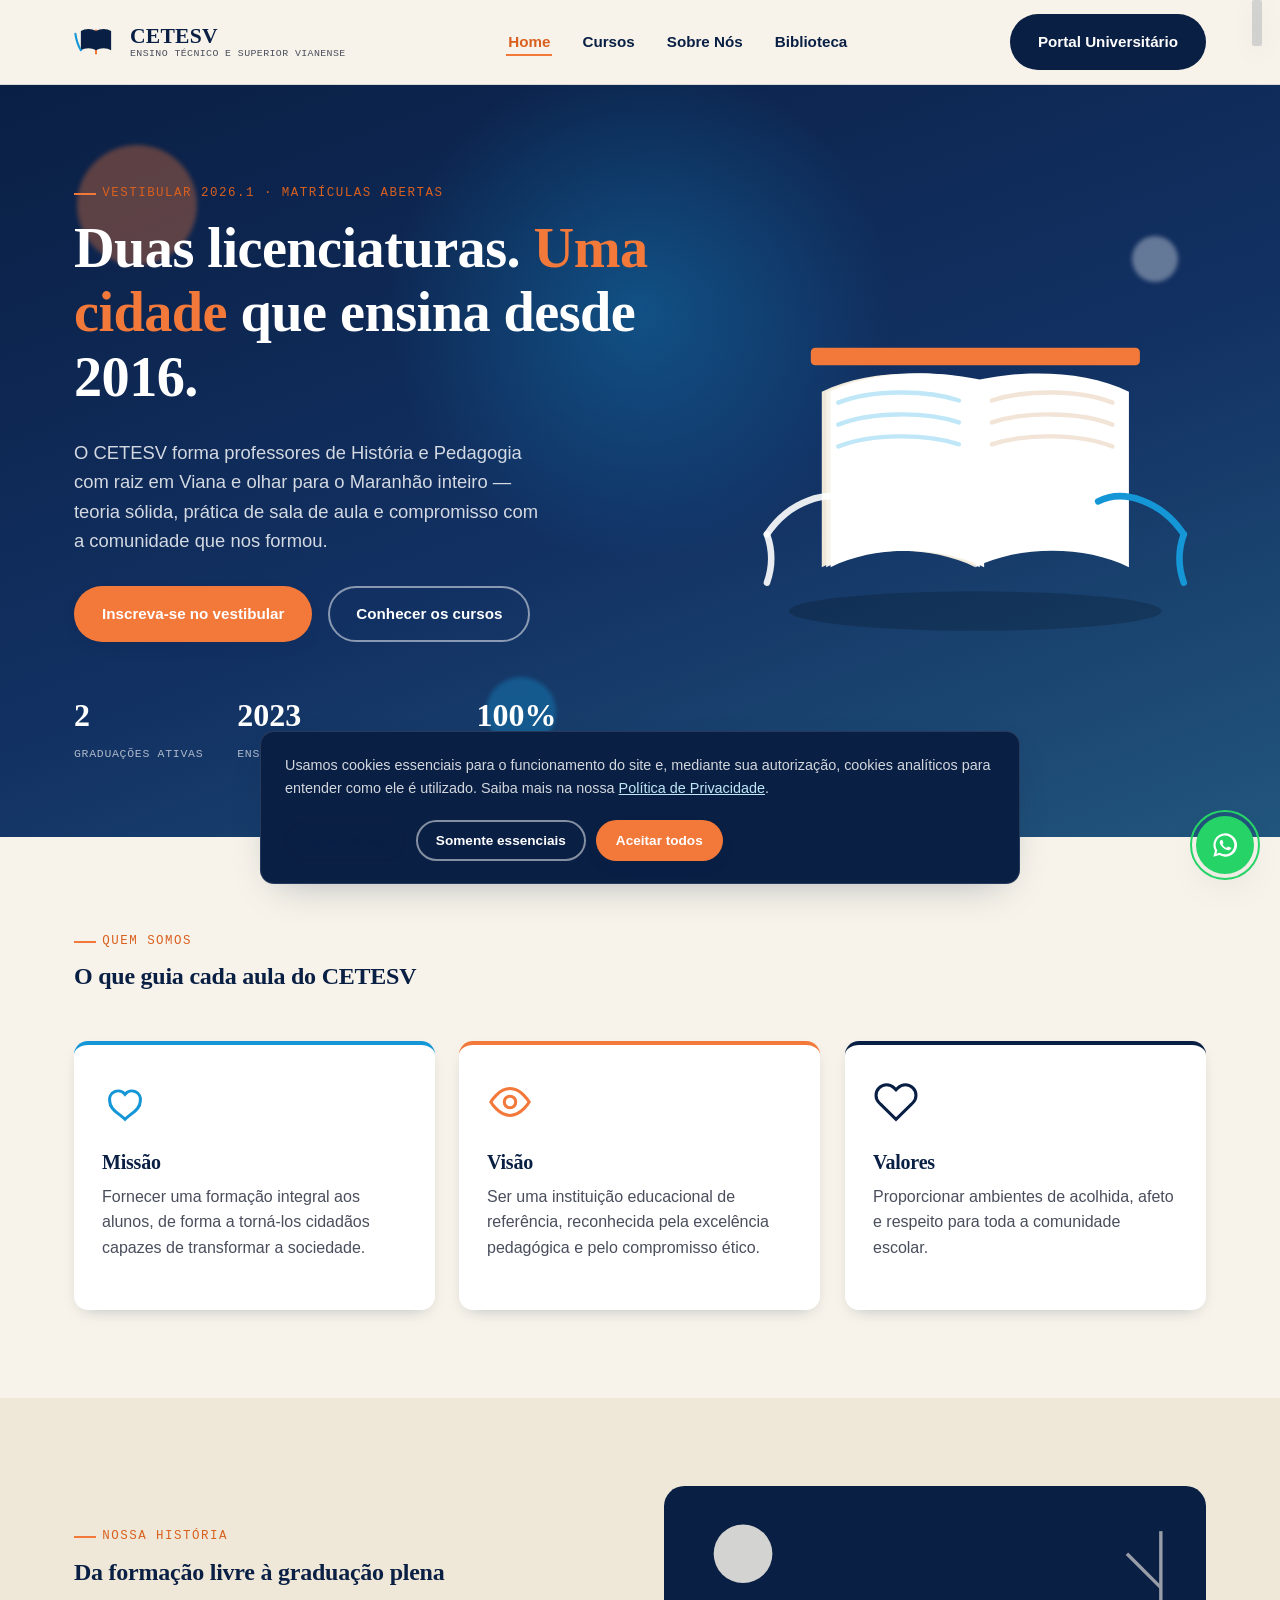
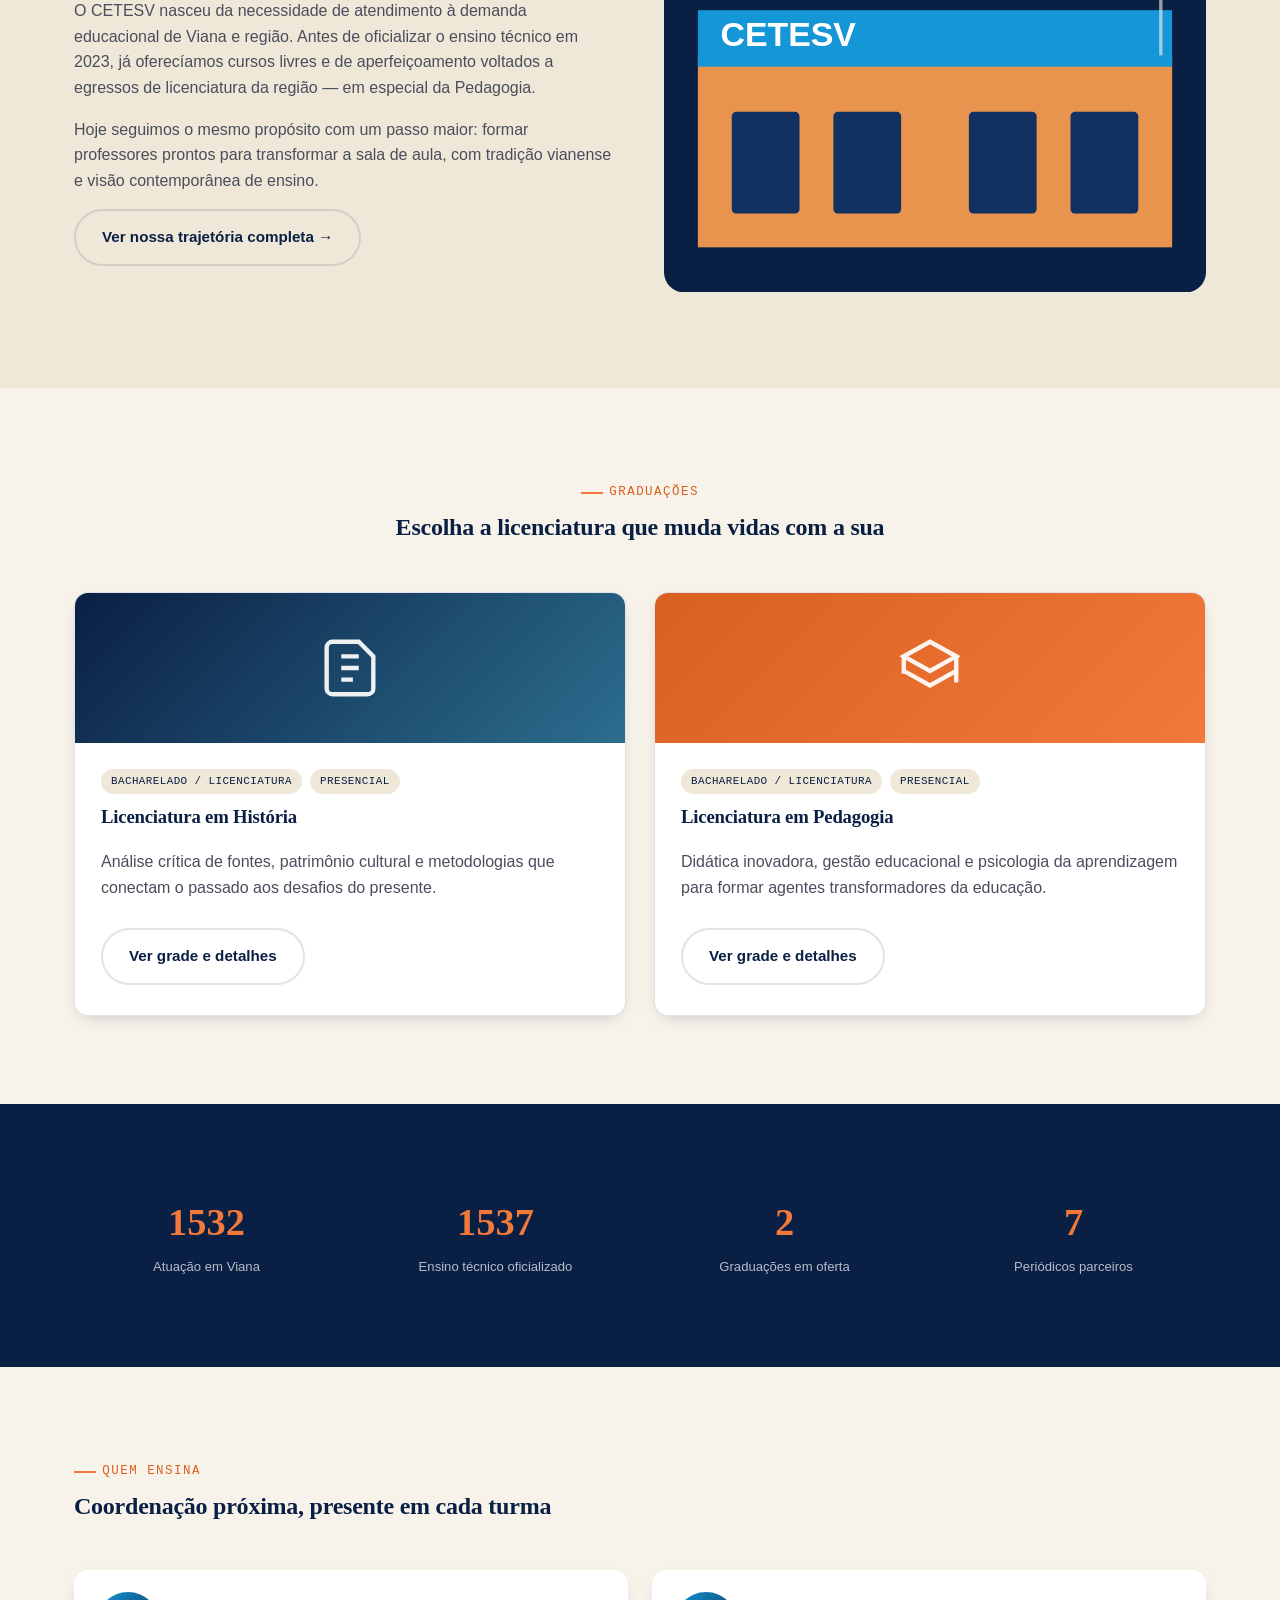
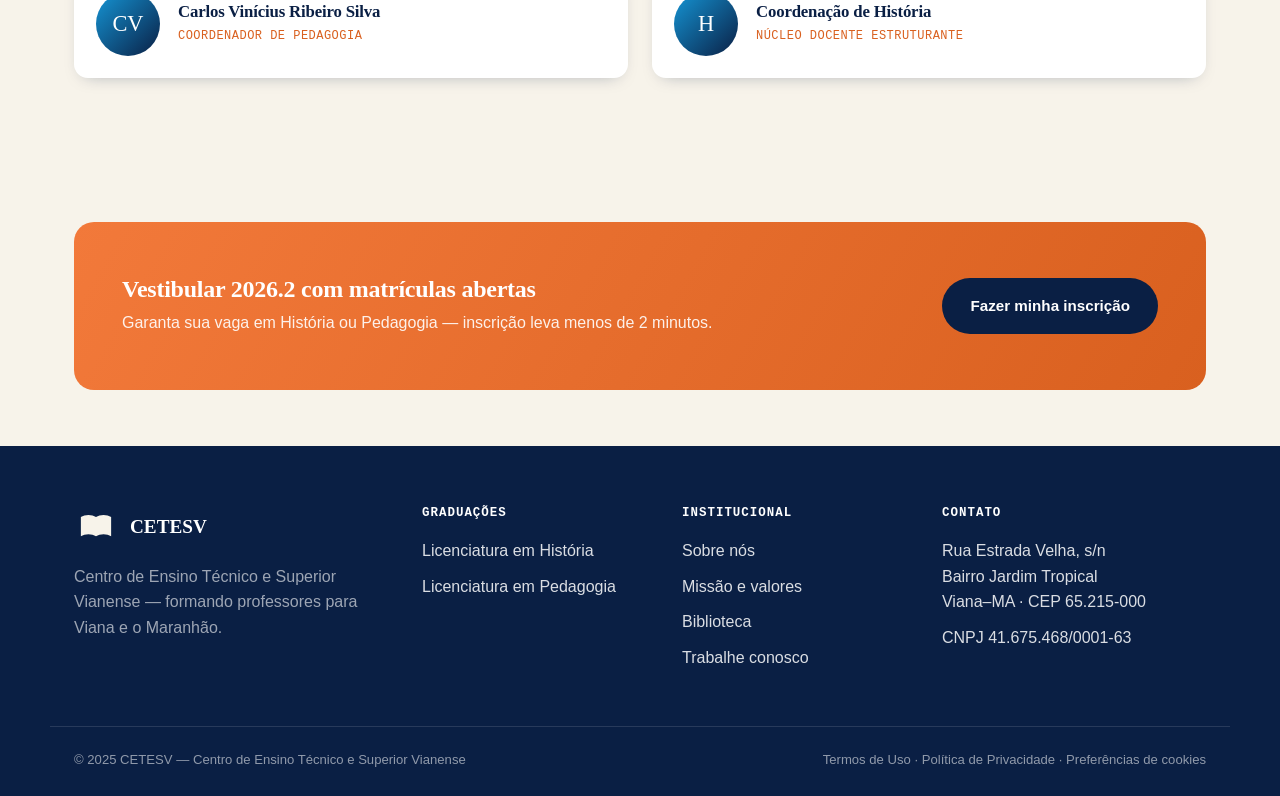
==== index.html @ d86b0970 "first commit test" ====
<!DOCTYPE html>
<html lang="pt-BR">
<head>
<meta charset="UTF-8">
<meta name="viewport" content="width=device-width, initial-scale=1.0">
<title>CETESV — Centro de Ensino Técnico e Superior Vianense | Graduação em Viana-MA</title>
<meta name="description" content="CETESV é o Centro de Ensino Técnico e Superior Vianense, em Viana-MA. Graduação em Licenciatura de História e Pedagogia, cursos técnicos e formação continuada com excelência pedagógica.">
<link rel="canonical" href="https://www.cetesv.edu.br/">
<meta name="robots" content="index, follow">
<meta name="theme-color" content="#0A1F44">
<meta name="referrer" content="strict-origin-when-cross-origin">
<meta http-equiv="Content-Security-Policy" content="default-src 'self'; script-src 'self' 'unsafe-inline'; style-src 'self' 'unsafe-inline' https://fonts.googleapis.com; font-src https://fonts.gstatic.com data:; img-src 'self' data:; connect-src 'self' https://formspree.io; frame-src https://www.openstreetmap.org; form-action 'self' https://formspree.io; base-uri 'self'; object-src 'none'; upgrade-insecure-requests">
<meta http-equiv="X-Content-Type-Options" content="nosniff">
<link rel="icon" href="assets/favicon.ico" sizes="any">
<link rel="icon" type="image/svg+xml" href="assets/favicon.svg">
<link rel="icon" type="image/png" sizes="32x32" href="assets/favicon-32x32.png">
<link rel="icon" type="image/png" sizes="16x16" href="assets/favicon-16x16.png">
<link rel="apple-touch-icon" sizes="180x180" href="assets/apple-touch-icon.png">
<link rel="manifest" href="site.webmanifest">
<meta name="keywords" content="CETESV, faculdade em Viana Maranhão, licenciatura em história, licenciatura em pedagogia, vestibular 2025, ensino técnico Viana MA, centro universitário Maranhão">
<meta property="og:type" content="website">
<meta property="og:site_name" content="CETESV">
<meta property="og:title" content="CETESV — Centro de Ensino Técnico e Superior Vianense">
<meta property="og:description" content="Graduação em Licenciatura de História e Pedagogia em Viana-MA. Matrículas abertas para o Vestibular 2026.2.">
<meta property="og:url" content="https://www.cetesv.edu.br/">
<meta property="og:locale" content="pt_BR">
<meta name="twitter:card" content="summary_large_image">
<link rel="preconnect" href="https://fonts.googleapis.com">
<style>
/* =========================================================
   CETESV — Design system
   ========================================================= */

@import url('https://fonts.googleapis.com/css2?family=Fraunces:opsz,wght@9..144,400;9..144,500;9..144,600;9..144,700&family=Manrope:wght@400;500;600;700;800&family=IBM+Plex+Mono:wght@400;500&display=swap');

:root{
  --navy: #0A1F44;
  --navy-2: #123163;
  --sky: #1596D6;
  --sky-light: #BFE7F7;
  --orange: #F2793A;
  --orange-dark: #D9601F;
  --teal: #2C6E8E;
  --paper: #F7F3EA;
  --paper-2: #EFE8D8;
  --ink: #171923;
  --ink-soft: #4A4E5C;
  --line: rgba(10,31,68,0.12);
  --white: #FFFFFF;

  --font-display: "Fraunces", "Iowan Old Style", serif;
  --font-body: "Manrope", -apple-system, BlinkMacSystemFont, sans-serif;
  --font-mono: "IBM Plex Mono", ui-monospace, monospace;

  --radius: 14px;
  --radius-sm: 8px;
  --shadow-soft: 0 14px 40px -18px rgba(10,31,68,0.35);
  --shadow-tight: 0 6px 18px -10px rgba(10,31,68,0.4);
  --maxw: 1180px;
}

@media (prefers-reduced-motion: reduce){
  *{ animation-duration: .01ms !important; animation-iteration-count: 1 !important; transition-duration: .01ms !important; scroll-behavior: auto !important; }
}

*,*::before,*::after{ box-sizing: border-box; }
html{ scroll-behavior: smooth; }
body{
  margin:0;
  font-family: var(--font-body);
  color: var(--ink);
  background: var(--paper);
  line-height: 1.6;
  -webkit-font-smoothing: antialiased;
}
img{ max-width:100%; display:block; }
a{ color: inherit; text-decoration:none; }
ul{ margin:0; padding:0; list-style:none; }
h1,h2,h3,h4{
  font-family: var(--font-display);
  color: var(--navy);
  margin:0 0 .5em;
  line-height: 1.15;
  font-weight: 600;
  letter-spacing: -0.01em;
}
p{ margin:0 0 1em; color: var(--ink-soft); }
.container{ max-width: var(--maxw); margin-inline:auto; padding-inline: 24px; }
section{ position:relative; }

:focus-visible{ outline: 3px solid var(--orange); outline-offset: 3px; border-radius: 4px; }

.eyebrow{
  font-family: var(--font-mono); font-size: .78rem; letter-spacing: .12em; text-transform: uppercase;
  color: var(--orange-dark); display:inline-flex; align-items:center; gap:.5em; margin-bottom: .9em;
}
.eyebrow::before{ content:""; width: 22px; height:2px; background: var(--orange); display:inline-block; }

.btn{
  display:inline-flex; align-items:center; gap:.5em; font-family: var(--font-body); font-weight:700;
  font-size: .95rem; padding: 14px 26px; border-radius: 999px; border: 2px solid transparent; cursor:pointer;
  transition: transform .25s ease, box-shadow .25s ease, background .25s ease, color .25s ease;
  white-space: nowrap; position:relative; overflow:hidden;
}
.btn:hover{ transform: translateY(-2px); }
.btn-primary{ background: var(--orange); color: var(--white); box-shadow: var(--shadow-tight); }
.btn-primary:hover{ background: var(--orange-dark); }
.btn-outline{ background: transparent; border-color: rgba(255,255,255,0.5); color: var(--white); }
.btn-outline:hover{ background: rgba(255,255,255,0.12); border-color: var(--white); }
.btn-navy{ background: var(--navy); color:var(--white); }
.btn-navy:hover{ background: var(--navy-2); }
.btn-ghost{ background: transparent; color: var(--navy); border-color: var(--line); }
.btn-ghost:hover{ border-color: var(--navy); }
.btn .ripple{ position:absolute; border-radius:50%; background: rgba(255,255,255,.55); transform: scale(0); animation: ripple .6s ease-out forwards; pointer-events:none; }
.btn-ghost .ripple, .btn-outline .ripple{ background: rgba(10,31,68,.18); }
@keyframes ripple{ to{ transform: scale(3); opacity:0; } }

.ribbon{ position: fixed; top:0; right: 18px; width: 10px; height: 46px; z-index: 500; pointer-events:none; filter: drop-shadow(0 6px 10px rgba(0,0,0,.25)); }
.ribbon svg{ width:100%; height:auto; overflow:visible; }
.ribbon .ribbon-fill{ transform-origin: top; transition: transform .12s linear; }

.site-header{ position: sticky; top:0; z-index: 200; background: rgba(247,243,234,0.9); backdrop-filter: blur(10px); border-bottom: 1px solid var(--line); transition: padding .3s ease, box-shadow .3s ease; }
.site-header.is-scrolled{ box-shadow: 0 8px 24px -16px rgba(10,31,68,.35); }
.site-header.is-scrolled .nav{ padding-block: 8px; }
.site-header.is-scrolled .brand svg{ width:36px; height:36px; }
.nav{ display:flex; align-items:center; justify-content:space-between; padding-block: 14px; }
.brand{ display:flex; align-items:center; gap:12px; }
.brand svg{ width:44px; height:44px; flex:none; transition: width .3s ease, height .3s ease; }
.brand-text{ display:flex; flex-direction:column; line-height:1.1; }
.brand-text strong{ font-family: var(--font-display); font-size:1.35rem; color:var(--navy); letter-spacing:.01em; }
.brand-text span{ font-family: var(--font-mono); font-size:.62rem; letter-spacing:.04em; color: var(--ink-soft); text-transform:uppercase; }

.nav-links{ display:flex; align-items:center; gap: 28px; }
.nav-links a{ font-weight:600; font-size:.95rem; color: var(--navy); position:relative; padding: 6px 2px; }
.nav-links a::after{ content:""; position:absolute; left:0; bottom:0; height:2px; width:0; background: var(--orange); transition: width .25s ease; }
.nav-links a:hover::after, .nav-links a[aria-current="page"]::after, .nav-links a[data-active="true"]::after{ width:100%; }
.nav-links a[aria-current="page"], .nav-links a[data-active="true"]{ color: var(--orange-dark); }

.nav-cta{ display:flex; align-items:center; gap:14px; }
.nav-toggle{ display:none; background:none; border:none; cursor:pointer; padding:6px; }
.nav-toggle span{ display:block; width:26px; height:2px; background:var(--navy); margin:6px 0; transition:transform .25s, opacity .25s; }
.nav-toggle[aria-expanded="true"] span:nth-child(1){ transform: translateY(8px) rotate(45deg); }
.nav-toggle[aria-expanded="true"] span:nth-child(2){ opacity:0; }
.nav-toggle[aria-expanded="true"] span:nth-child(3){ transform: translateY(-8px) rotate(-45deg); }

.has-dropdown{ position:relative; }
.dropdown{
  position:absolute; top: calc(100% + 14px); left: 50%; transform: translateX(-50%) translateY(6px);
  background: var(--white); border-radius: var(--radius); box-shadow: var(--shadow-soft);
  min-width: 300px; padding: 10px; opacity:0; visibility:hidden; transition: all .2s ease; border: 1px solid var(--line);
}
.has-dropdown:hover .dropdown, .has-dropdown:focus-within .dropdown{ opacity:1; visibility:visible; transform: translateX(-50%) translateY(0); }
.dropdown-label{ font-family: var(--font-mono); font-size:.68rem; letter-spacing:.08em; text-transform:uppercase; color:var(--teal); padding: 8px 12px 4px; }
.dropdown a{ display:block; padding:8px 12px; border-radius: 8px; font-size:.9rem; color: var(--ink); }
.dropdown a:hover{ background: var(--paper); color: var(--orange-dark); }

.hero{ background: linear-gradient(160deg, var(--navy) 0%, var(--navy-2) 55%, var(--teal) 130%); color: var(--white); overflow:hidden; padding-block: 92px 70px; isolation:isolate; position:relative; }
.hero-grid{ display:grid; grid-template-columns: 1.15fr .85fr; gap: 48px; align-items:center; position:relative; z-index:1; }
.hero h1{ color: var(--white); font-size: clamp(2.4rem, 4.4vw, 3.6rem); }
.hero h1 em{ font-style:normal; color: var(--orange); }
.hero p.lead{ color: rgba(255,255,255,.82); font-size: 1.15rem; max-width: 46ch; }
.hero-actions{ display:flex; gap:16px; margin-top: 30px; flex-wrap:wrap; }
.hero-stats{ display:flex; gap: 34px; margin-top: 48px; flex-wrap:wrap; }
.hero-stats div{ font-family: var(--font-mono); }
.hero-stats strong{ display:block; font-family:var(--font-display); font-size: 2rem; color: var(--white); }
.hero-stats span{ font-size:.72rem; letter-spacing:.06em; text-transform:uppercase; color: rgba(255,255,255,.65); }

.hero-glow{ position:absolute; inset:0; pointer-events:none; z-index:0; background: radial-gradient(420px circle at var(--gx,50%) var(--gy,30%), rgba(21,150,214,.35), transparent 60%); }
.hero-orb{ position:absolute; border-radius:50%; filter: blur(2px); opacity:.35; pointer-events:none; z-index:0; }
.hero-orb.o1{ width:120px; height:120px; background: var(--orange); top:8%; left:6%; animation: drift 9s ease-in-out infinite; }
.hero-orb.o2{ width:70px; height:70px; background: var(--sky); bottom:12%; left:38%; animation: drift 7s ease-in-out infinite reverse; }
.hero-orb.o3{ width:46px; height:46px; background: #fff; top:20%; right:8%; animation: drift 11s ease-in-out infinite; }
@keyframes drift{ 0%,100%{ transform: translate(0,0); } 50%{ transform: translate(18px,-22px); } }
.hero-intro > *{ opacity:0; transform: translateY(18px); animation: hero-in .8s ease forwards; }
.hero-intro > *:nth-child(1){ animation-delay: .05s; }
.hero-intro > *:nth-child(2){ animation-delay: .18s; }
.hero-intro > *:nth-child(3){ animation-delay: .3s; }
.hero-intro > *:nth-child(4){ animation-delay: .42s; }
.hero-intro > *:nth-child(5){ animation-delay: .54s; }
@keyframes hero-in{ to{ opacity:1; transform:none; } }
.scroll-cue{ position:absolute; bottom: 18px; left:50%; transform: translateX(-50%); display:flex; flex-direction:column; align-items:center; gap:6px; font-family: var(--font-mono); font-size:.68rem; letter-spacing:.1em; text-transform:uppercase; color: rgba(255,255,255,.6); z-index:1; }
.scroll-cue .dot{ width:5px; height:5px; border-radius:50%; background: var(--orange); animation: cue 1.6s ease-in-out infinite; }
@keyframes cue{ 0%,100%{ transform: translateY(0); opacity:1; } 50%{ transform: translateY(10px); opacity:.3; } }

.book-figure{ position:relative; }
.book-figure svg{ width:100%; height:auto; }
.page{ transform-origin: left center; animation: turn 5.5s ease-in-out infinite; }
.page.p2{ animation-delay: .35s; }
.page.p3{ animation-delay: .7s; }
@keyframes turn{ 0%, 20%{ transform: rotateY(0deg); } 40%, 60%{ transform: rotateY(-18deg); } 80%, 100%{ transform: rotateY(0deg); } }

.reveal{ opacity:0; transform: translateY(28px); transition: opacity .8s ease, transform .8s ease; }
.reveal.is-visible{ opacity:1; transform:none; }
.reveal-stagger > *{ transition-delay: calc(var(--i,0) * 90ms); }

.section{ padding-block: 88px; }
.section-tight{ padding-block: 56px; }
.section-navy{ background: var(--navy); color: var(--white); }
.section-navy h2, .section-navy h3{ color: var(--white); }
.section-navy p{ color: rgba(255,255,255,.75); }
.section-paper2{ background: var(--paper-2); }
.section-head{ max-width: 640px; margin-bottom: 50px; }
.section-head.center{ margin-inline:auto; text-align:center; }

.tilt{ transform-style: preserve-3d; will-change: transform; }
.pillars{ display:grid; grid-template-columns: repeat(3,1fr); gap: 24px; }
.pillar{ background: var(--white); border-radius: var(--radius); padding: 34px 28px; border-top: 4px solid var(--sky); box-shadow: var(--shadow-tight); transition: transform .3s ease, box-shadow .3s ease; }
.pillar:nth-child(2){ border-top-color: var(--orange); }
.pillar:nth-child(3){ border-top-color: var(--navy); }
.pillar:hover{ box-shadow: var(--shadow-soft); }
.pillar .icon{ width:46px; height:46px; margin-bottom:18px; color: var(--sky); }
.pillar:nth-child(2) .icon{ color: var(--orange); }
.pillar:nth-child(3) .icon{ color: var(--navy); }
.pillar h3{ font-size:1.25rem; }

.timeline{ position:relative; margin-top: 50px; padding-left: 30px; }
.timeline-rail{ position:absolute; left:-2px; top:0; width:2px; background: var(--orange); height:0%; transition: height .1s linear; }
.timeline::before{ content:""; position:absolute; left:-2px; top:0; bottom:0; width:2px; background: var(--line); }
.tl-item{ position:relative; padding-bottom: 44px; }
.tl-item:last-child{ padding-bottom:0; }
.tl-item::before{ content:""; position:absolute; left:-37px; top:2px; width:14px; height:14px; border-radius:50%; background: var(--orange); border:3px solid var(--paper); box-shadow: 0 0 0 2px var(--orange); transform: scale(.4); transition: transform .4s ease; }
.tl-item.lit::before{ transform: scale(1); }
.tl-year{ font-family: var(--font-mono); color: var(--teal); font-size:.85rem; letter-spacing:.05em; }
.tl-item h3{ margin: 4px 0 8px; font-size: 1.2rem; }

.courses-grid{ display:grid; grid-template-columns: repeat(2,1fr); gap: 28px; }
.course-card{ background: var(--white); border-radius: var(--radius); overflow:hidden; box-shadow: var(--shadow-tight); border: 1px solid var(--line); transition: transform .3s ease, box-shadow .3s ease; display:flex; flex-direction:column; }
.course-card:hover{ box-shadow: var(--shadow-soft); }
.course-media{ height: 150px; display:flex; align-items:center; justify-content:center; background: linear-gradient(135deg, var(--navy), var(--teal)); position:relative; overflow:hidden; }
.course-media.pedagogia{ background: linear-gradient(135deg, var(--orange-dark), var(--orange)); }
.course-media svg{ width: 70px; height:70px; color: rgba(255,255,255,.92); position:relative; z-index:1; animation: float 3.6s ease-in-out infinite; }
@keyframes float{ 0%,100%{ transform: translateY(0); } 50%{ transform: translateY(-8px); } }
.course-media::after{ content:""; position:absolute; inset:0; background: linear-gradient(120deg, transparent 30%, rgba(255,255,255,.28) 50%, transparent 70%); transform: translateX(-120%); transition: transform .7s ease; }
.course-card:hover .course-media::after{ transform: translateX(120%); }
.course-body{ padding: 26px 26px 30px; display:flex; flex-direction:column; gap:12px; flex:1; }
.tag-row{ display:flex; gap:8px; flex-wrap:wrap; }
.tag{ font-family: var(--font-mono); font-size:.68rem; letter-spacing:.04em; text-transform:uppercase; background: var(--paper-2); color: var(--navy); padding:4px 10px; border-radius:999px; }
.course-list{ margin: 6px 0 10px; }
.course-list li{ position:relative; padding-left:20px; margin-bottom:8px; color: var(--ink-soft); font-size:.95rem; }
.course-list li::before{ content:"—"; position:absolute; left:0; color: var(--orange); }
.course-body .btn{ align-self:flex-start; margin-top:auto; }

.people{ display:grid; grid-template-columns: repeat(2,1fr); gap: 24px; }
.person-card{ display:flex; gap:18px; background: var(--white); border-radius: var(--radius); padding: 22px; box-shadow: var(--shadow-tight); align-items:center; }
.person-avatar{ width:64px; height:64px; border-radius:50%; flex:none; background: linear-gradient(135deg, var(--sky), var(--navy)); display:flex; align-items:center; justify-content:center; color:#fff; font-family:var(--font-display); font-size:1.4rem; }
.person-card h4{ margin:0; font-size:1.05rem; color:var(--navy); }
.person-card span{ font-family: var(--font-mono); font-size:.75rem; color: var(--orange-dark); text-transform:uppercase; letter-spacing:.04em; }

.stat-strip{ display:grid; grid-template-columns: repeat(4,1fr); gap: 24px; text-align:center; }
.stat-strip strong{ display:block; font-family:var(--font-display); font-size: 2.4rem; color: var(--orange); }
.stat-strip span{ font-size:.82rem; color: rgba(255,255,255,.7); }

.split{ display:grid; grid-template-columns: 1fr 1fr; gap: 48px; align-items:center; }
.split.reverse{ direction: rtl; }
.split.reverse > *{ direction: ltr; }
.info-list{ margin-top: 18px; }
.info-list li{ display:flex; gap:12px; align-items:flex-start; margin-bottom:14px; font-size:.96rem; color: var(--ink-soft); }
.info-list svg{ width:20px; height:20px; flex:none; color: var(--orange); margin-top:2px; }

.map-frame{ border-radius: var(--radius); overflow:hidden; box-shadow: var(--shadow-soft); border:1px solid var(--line); }
.map-frame iframe{ width:100%; height: 320px; border:0; display:block; }

.accordion-item{ border-bottom: 1px solid var(--line); }
.accordion-trigger{ width:100%; text-align:left; background:none; border:none; cursor:pointer; display:flex; justify-content:space-between; align-items:center; padding: 20px 4px; font-family: var(--font-display); font-size:1.08rem; color: var(--navy); transition: color .25s ease; }
.accordion-trigger:hover{ color: var(--orange-dark); }
.accordion-trigger .plus{ font-size:1.4rem; color: var(--orange); transition: transform .3s ease; flex:none; margin-left:16px; }
.accordion-item[aria-expanded="true"] .plus{ transform: rotate(45deg); }
.accordion-panel{ max-height:0; overflow:hidden; transition: max-height .4s ease; }
.accordion-panel-inner{ padding: 0 4px 20px; color: var(--ink-soft); }

.journal-cols{ display:grid; grid-template-columns: 1fr 1fr; gap: 40px; }
.journal-list li{ display:flex; justify-content:space-between; gap:12px; padding: 14px 0; border-bottom: 1px solid var(--line); font-weight:600; color: var(--navy); }
.journal-list li:hover{ color: var(--orange-dark); }
.journal-list li .go{ font-family: var(--font-mono); font-size:.8rem; color: var(--teal); transform: translateX(-6px); opacity:0; transition: transform .25s ease, opacity .25s ease; }
.journal-list li:hover .go{ transform:none; opacity:1; }

.form-card{ background: linear-gradient(160deg, var(--sky), var(--navy-2)); border-radius: var(--radius); padding: 40px; box-shadow: var(--shadow-soft); color:#fff; }
.form-row{ margin-bottom: 20px; position:relative; }
.form-row label{ display:block; font-weight:700; margin-bottom:8px; font-size:.92rem; }
.form-row input, .form-row select, .form-row textarea{ width:100%; padding: 13px 14px; border-radius: 10px; border: none; background: rgba(255,255,255,.92); font-family: var(--font-body); font-size:.95rem; color: var(--ink); transition: box-shadow .25s ease, transform .2s ease; }
.form-row input:focus, .form-row select:focus, .form-row textarea:focus{ outline:3px solid var(--orange); transform: translateY(-1px); }
.checkbox-row{ display:flex; gap: 22px; flex-wrap:wrap; }
.checkbox-row label{ display:flex; align-items:center; gap:8px; font-weight:600; margin:0; }
.checkbox-row input{ width:18px; height:18px; }
.form-note{ font-size:.8rem; color: rgba(255,255,255,.7); margin-top:10px; }
.form-success{ display:none; background: rgba(255,255,255,.15); border:1px solid rgba(255,255,255,.4); padding:16px; border-radius:10px; margin-bottom:20px; }
.form-success.show{ display:block; }
.hp-field{ position:absolute; left:-9999px; top:-9999px; opacity:0; height:0; width:0; overflow:hidden; }
.consent-row{ display:flex; gap:10px; align-items:flex-start; margin-top: 4px; }
.consent-row input{ width:18px; height:18px; margin-top:2px; flex:none; }
.consent-row label{ font-weight:500; font-size:.85rem; color: rgba(255,255,255,.85); }
.consent-row a{ color:#fff; text-decoration: underline; font-weight:700; }

.cta-band{ background: linear-gradient(120deg, var(--orange), var(--orange-dark)); color:#fff; border-radius: 20px; padding: 54px 48px; display:flex; align-items:center; justify-content:space-between; gap: 30px; flex-wrap:wrap; }
.cta-band h2{ color:#fff; margin-bottom:6px; }
.cta-band p{ color: rgba(255,255,255,.9); margin:0; }

.site-footer{ background: var(--navy); color: rgba(255,255,255,.85); padding-block: 60px 26px; }
.footer-grid{ display:grid; grid-template-columns: 1.4fr 1fr 1fr 1.2fr; gap: 40px; }
.footer-grid h4{ color:#fff; font-family: var(--font-mono); font-size:.78rem; letter-spacing:.08em; text-transform:uppercase; margin-bottom: 18px; }
.footer-grid li{ margin-bottom: 10px; }
.footer-grid a:hover{ color: var(--orange); }
.footer-brand p{ color: rgba(255,255,255,.6); max-width:34ch; }
.footer-bottom{ border-top: 1px solid rgba(255,255,255,.12); margin-top: 46px; padding-top: 22px; display:flex; justify-content:space-between; gap:16px; flex-wrap:wrap; font-size:.82rem; color: rgba(255,255,255,.55); }

.whatsapp-fab{ position: fixed; bottom: 26px; right: 26px; z-index: 400; width: 58px; height:58px; border-radius:50%; background:#25D366; color:#fff; display:flex; align-items:center; justify-content:center; box-shadow: var(--shadow-soft); transition: transform .25s ease; }
.whatsapp-fab:hover{ transform: scale(1.08); }
.whatsapp-fab svg{ width:28px; height:28px; }
.whatsapp-fab::before{ content:""; position:absolute; inset:-6px; border-radius:50%; border:2px solid #25D366; animation: pulse-ring 2.2s ease-out infinite; }
@keyframes pulse-ring{ 0%{ transform: scale(.9); opacity:.8; } 100%{ transform: scale(1.6); opacity:0; } }

.to-top{ position: fixed; left: 26px; bottom: 26px; z-index:400; width:48px; height:48px; border-radius:50%; background: var(--navy); color:#fff; display:flex; align-items:center; justify-content:center; box-shadow: var(--shadow-tight); opacity:0; visibility:hidden; transform: translateY(10px); transition: opacity .3s ease, transform .3s ease, visibility .3s; border:none; cursor:pointer; }
.to-top.show{ opacity:1; visibility:visible; transform:none; }
.to-top:hover{ background: var(--orange); }
.to-top svg{ width:20px; height:20px; }

.confetti-piece{ position: fixed; top:-10px; width:8px; height:8px; z-index:600; pointer-events:none; border-radius:2px; }

.page-hero{ background: linear-gradient(160deg, var(--navy), var(--teal)); color:#fff; padding: 64px 0 56px; }
.page-hero .eyebrow{ color: var(--sky-light); }
.page-hero .eyebrow::before{ background: var(--sky-light); }
.page-hero h1{ color:#fff; font-size: clamp(2rem,3.6vw,2.9rem); max-width: 24ch; }
.page-hero p{ color: rgba(255,255,255,.8); max-width: 60ch; font-size:1.05rem; }
.breadcrumb{ font-family: var(--font-mono); font-size:.78rem; color: rgba(255,255,255,.6); margin-bottom: 18px; }
.breadcrumb a:hover{ color:#fff; }

/* -------- LGPD: cookie consent banner & preference center -------- */
.cookie-banner{
  position: fixed; left:16px; right:16px; bottom:16px; z-index: 900; max-width: 760px; margin-inline:auto;
  background: var(--navy); color:#fff; border-radius: var(--radius); box-shadow: var(--shadow-soft);
  border: 1px solid rgba(255,255,255,.12); padding: 22px 24px; display:flex; gap:20px; align-items:center; flex-wrap:wrap;
  transform: translateY(140%); transition: transform .5s ease;
}
.cookie-banner.show{ transform: translateY(0); }
.cookie-banner p{ color: rgba(255,255,255,.82); margin:0; font-size:.9rem; flex:1 1 320px; }
.cookie-banner a{ color: var(--sky-light); text-decoration: underline; }
.cookie-banner-actions{ display:flex; gap:10px; flex-wrap:wrap; }
.cookie-banner .btn{ padding: 11px 18px; font-size:.85rem; }

.cookie-modal-overlay{ position: fixed; inset:0; background: rgba(10,31,68,.55); z-index: 950; display:none; align-items:center; justify-content:center; padding:20px; }
.cookie-modal-overlay.show{ display:flex; }
.cookie-modal{ background:#fff; border-radius: var(--radius); max-width: 560px; width:100%; padding: 32px; max-height: 86vh; overflow:auto; box-shadow: var(--shadow-soft); }
.cookie-modal h3{ margin-bottom:6px; }
.cookie-modal p{ font-size:.92rem; }
.cookie-cat{ display:flex; justify-content:space-between; align-items:flex-start; gap:16px; padding: 16px 0; border-bottom: 1px solid var(--line); }
.cookie-cat:last-of-type{ border-bottom:none; }
.cookie-cat h4{ margin:0 0 4px; font-size:1rem; color: var(--navy); }
.cookie-cat p{ margin:0; font-size:.85rem; color: var(--ink-soft); }
.cookie-toggle{ position:relative; width:44px; height:24px; flex:none; }
.cookie-toggle input{ opacity:0; width:100%; height:100%; position:absolute; margin:0; cursor:pointer; }
.cookie-toggle .track{ position:absolute; inset:0; background: var(--line); border-radius:999px; transition: background .25s ease; }
.cookie-toggle .thumb{ position:absolute; top:3px; left:3px; width:18px; height:18px; border-radius:50%; background:#fff; box-shadow:0 1px 3px rgba(0,0,0,.3); transition: transform .25s ease; }
.cookie-toggle input:checked + .track{ background: var(--sky); }
.cookie-toggle input:checked ~ .thumb{ transform: translateX(20px); }
.cookie-toggle input:disabled + .track{ background: var(--teal); opacity:.6; }
.cookie-modal-actions{ display:flex; gap:12px; margin-top:24px; flex-wrap:wrap; }

@media (prefers-reduced-motion: reduce){
  .hero-orb, .course-media svg, .whatsapp-fab::before, .scroll-cue .dot{ animation: none !important; }
  .hero-intro > *{ opacity:1; transform:none; animation:none; }
}

/* -------- Responsive -------- */
@media (max-width: 960px){
  .hero-grid, .split, .split.reverse{ grid-template-columns: 1fr; }
  .split.reverse{ direction: ltr; }
  .pillars, .courses-grid, .people, .journal-cols{ grid-template-columns: 1fr; }
  .stat-strip{ grid-template-columns: repeat(2,1fr); row-gap: 30px; }
  .footer-grid{ grid-template-columns: 1fr 1fr; }
}
@media (max-width: 720px){
  .nav-links{ position: fixed; inset: 68px 0 0 0; background: var(--paper); flex-direction:column; align-items:flex-start; padding: 28px 24px; gap: 8px; transform: translateX(100%); transition: transform .3s ease; overflow:auto; }
  .nav-links.open{ transform: translateX(0); }
  .nav-links a{ width:100%; padding: 14px 4px; border-bottom:1px solid var(--line); }
  .nav-toggle{ display:block; }
  .nav-cta .btn span{ display:none; }
  .dropdown{ position:static; transform:none; box-shadow:none; border:none; opacity:1; visibility:visible; max-height:0; overflow:hidden; padding:0; }
  .has-dropdown.open .dropdown{ max-height: 800px; padding: 10px 0; }
  .ribbon{ display:none; }
  .form-card{ padding: 26px; }
  .cta-band{ padding: 34px 26px; }
  .footer-grid{ grid-template-columns: 1fr; }
  .cookie-banner{ flex-direction:column; align-items:stretch; left:12px; right:12px; bottom:12px; }
  .cookie-banner-actions{ justify-content:stretch; }
  .cookie-banner-actions .btn{ flex:1; justify-content:center; }
}

</style>
<script type="application/ld+json">
{
  "@context": "https://schema.org",
  "@type": "CollegeOrUniversity",
  "name": "CETESV - Centro de Ensino Técnico e Superior Vianense",
  "url": "https://www.cetesv.edu.br/",
  "logo": "https://www.cetesv.edu.br/assets/android-chrome-512x512.png",
  "description": "Centro de ensino técnico e superior localizado em Viana, Maranhão, ofertando graduação em Licenciatura em História e Pedagogia.",
  "address": {
    "@type": "PostalAddress",
    "streetAddress": "Rua Estrada Velha, s/n, Bairro Jardim Tropical",
    "addressLocality": "Viana",
    "addressRegion": "MA",
    "postalCode": "65215-000",
    "addressCountry": "BR"
  },
  "sameAs": [],
  "taxID": "41.675.468/0001-63"
}
</script>
</head>
<body>

<div class="ribbon" aria-hidden="true">
  <svg viewBox="0 0 10 46"><rect x="0" y="0" width="10" height="46" fill="rgba(10,31,68,0.15)" rx="2"/><rect class="ribbon-fill" x="0" y="0" width="10" height="46" fill="#F2793A" rx="2"/></svg>
</div>

<header class="site-header">
  <div class="container nav">
    <a href="index.html" class="brand" aria-label="CETESV — página inicial">
      <svg viewBox="0 0 64 64" fill="none" xmlns="http://www.w3.org/2000/svg">
        <path d="M32 14 L32 50" stroke="#F2793A" stroke-width="3"/>
        <path d="M32 16C26 12 16 12 10 16V44C16 40 26 40 32 44" fill="#0A1F44"/>
        <path d="M32 16C38 12 48 12 54 16V44C48 40 38 40 32 44" fill="#0A1F44"/>
        <path d="M2 20C2 20 4 34 10 44" stroke="#1596D6" stroke-width="3" fill="none" stroke-linecap="round"/>
      </svg>
      <span class="brand-text"><strong>CETESV</strong><span>Ensino Técnico e Superior Vianense</span></span>
    </a>
    <nav aria-label="Navegação principal">
      <ul class="nav-links">
        <li><a href="index.html" aria-current="page">Home</a></li>
        <li><a href="cursos.html">Cursos</a></li>
        <li><a href="sobre.html">Sobre Nós</a></li>
        <li class="has-dropdown">
          <a href="biblioteca.html">Biblioteca</a>
          <div class="dropdown" role="menu">
            <div class="dropdown-label">Acesso rápido</div>
            <a href="biblioteca.html#nacionais">Periódicos nacionais</a>
            <a href="biblioteca.html#internacionais">Periódicos internacionais</a>
            <a href="https://sso.minhabiblioteca.com.br/Login.aspx?key=CETESV">Biblioteca Digital</a>
          </div>
        </li>
      </ul>
    </nav>
    <div class="nav-cta">
      <a href="https://educacional.usecerbrum.net/" class="btn btn-navy"><span>Portal Universitário</span></a>
      <button class="nav-toggle" aria-label="Abrir menu" aria-expanded="false"><span></span><span></span><span></span></button>
    </div>
  </div>
</header>

<!-- ================= HERO ================= -->
<section class="hero">
  <div class="container hero-grid">
    <div class="reveal is-visible">
      <p class="eyebrow">Vestibular 2026.1 · Matrículas abertas</p>
      <h1>Duas licenciaturas. <em>Uma cidade</em> que ensina desde 2016.</h1>
      <p class="lead">O CETESV forma professores de História e Pedagogia com raiz em Viana e olhar para o Maranhão inteiro — teoria sólida, prática de sala de aula e compromisso com a comunidade que nos formou.</p>
      <div class="hero-actions">
        <a href="vestibular.html" class="btn btn-primary">Inscreva-se no vestibular</a>
        <a href="cursos.html" class="btn btn-outline">Conhecer os cursos</a>
      </div>
      <div class="hero-stats">
        <div><strong data-count="2" data-suffix="">0</strong><span>Graduações ativas</span></div>
        <div><strong data-count="2023" data-suffix="">0</strong><span>Ensino técnico oficializado</span></div>
        <div><strong data-count="100" data-suffix="%">0</strong><span>Foco em licenciatura</span></div>
      </div>
    </div>

    <div class="book-figure reveal is-visible" aria-hidden="true">
      <svg viewBox="0 0 420 340" xmlns="http://www.w3.org/2000/svg">
        <ellipse cx="210" cy="300" rx="170" ry="18" fill="rgba(0,0,0,0.18)"/>
        <rect x="60" y="60" width="300" height="16" rx="4" fill="#F2793A"/>
        <g>
          <path class="page p3" d="M210 90 L210 260 C170 240 110 240 70 260 L70 100 C110 80 170 80 210 90Z" fill="#EFE8D8"/>
          <path class="page p2" d="M210 90 L210 260 C170 240 110 240 70 260 L70 100 C110 80 170 80 210 90Z" fill="#F7F3EA" transform="translate(4,0)"/>
          <path class="page p1" d="M210 90 L210 260 C170 240 110 240 70 260 L70 100 C110 80 170 80 210 90Z" fill="#ffffff" transform="translate(8,0)"/>
          <path d="M210 90 L210 260 C250 240 310 240 350 260 L350 100 C310 80 250 80 210 90Z" fill="#ffffff"/>
          <path d="M85 110 C115 98 165 98 195 108" stroke="#BFE7F7" stroke-width="4" fill="none" stroke-linecap="round"/>
          <path d="M85 130 C115 118 165 118 195 128" stroke="#BFE7F7" stroke-width="4" fill="none" stroke-linecap="round"/>
          <path d="M85 150 C115 138 165 138 195 148" stroke="#BFE7F7" stroke-width="4" fill="none" stroke-linecap="round"/>
          <path d="M225 108 C255 98 305 98 335 110" stroke="#F2E4D6" stroke-width="4" fill="none" stroke-linecap="round"/>
          <path d="M225 128 C255 118 305 118 335 130" stroke="#F2E4D6" stroke-width="4" fill="none" stroke-linecap="round"/>
          <path d="M225 148 C255 138 305 138 335 150" stroke="#F2E4D6" stroke-width="4" fill="none" stroke-linecap="round"/>
        </g>
        <path d="M20 230c20-30 55-42 78-30" stroke="#fff" stroke-width="6" fill="none" stroke-linecap="round" opacity=".9"/>
        <path d="M20 230c5 14 5 30 0 44" stroke="#fff" stroke-width="6" fill="none" stroke-linecap="round" opacity=".9"/>
        <path d="M400 230c-20-30-55-42-78-30" stroke="#1596D6" stroke-width="6" fill="none" stroke-linecap="round"/>
        <path d="M400 230c-5 14-5 30 0 44" stroke="#1596D6" stroke-width="6" fill="none" stroke-linecap="round"/>
      </svg>
    </div>
  </div>
</section>

<!-- ================= MISSÃO / VISÃO / VALORES ================= -->
<section class="section">
  <div class="container">
    <div class="section-head">
      <p class="eyebrow">Quem somos</p>
      <h2>O que guia cada aula do CETESV</h2>
    </div>
    <div class="pillars reveal-stagger">
      <div class="pillar reveal" style="--i:0">
        <svg class="icon" viewBox="0 0 24 24" fill="none" stroke="currentColor" stroke-width="1.6"><path d="M12 21C9 18 4 16 4 11.5A4.5 4.5 0 0112 8a4.5 4.5 0 018 3.5C20 16 15 18 12 21z"/></svg>
        <h3>Missão</h3>
        <p>Fornecer uma formação integral aos alunos, de forma a torná-los cidadãos capazes de transformar a sociedade.</p>
      </div>
      <div class="pillar reveal" style="--i:1">
        <svg class="icon" viewBox="0 0 24 24" fill="none" stroke="currentColor" stroke-width="1.6"><path d="M2 12s4-7 10-7 10 7 10 7-4 7-10 7-10-7-10-7z"/><circle cx="12" cy="12" r="3"/></svg>
        <h3>Visão</h3>
        <p>Ser uma instituição educacional de referência, reconhecida pela excelência pedagógica e pelo compromisso ético.</p>
      </div>
      <div class="pillar reveal" style="--i:2">
        <svg class="icon" viewBox="0 0 24 24" fill="none" stroke="currentColor" stroke-width="1.6"><path d="M20.8 4.6a5.5 5.5 0 00-7.8 0L12 5.6l-1-1a5.5 5.5 0 00-7.8 7.8l1 1L12 21l7.8-7.6 1-1a5.5 5.5 0 000-7.8z"/></svg>
        <h3>Valores</h3>
        <p>Proporcionar ambientes de acolhida, afeto e respeito para toda a comunidade escolar.</p>
      </div>
    </div>
  </div>
</section>

<!-- ================= SOBRE RESUMO ================= -->
<section class="section section-paper2">
  <div class="container split">
    <div class="reveal">
      <p class="eyebrow">Nossa história</p>
      <h2>Da formação livre à graduação plena</h2>
      <p>O CETESV nasceu da necessidade de atendimento à demanda educacional de Viana e região. Antes de oficializar o ensino técnico em 2023, já oferecíamos cursos livres e de aperfeiçoamento voltados a egressos de licenciatura da região — em especial da Pedagogia.</p>
      <p>Hoje seguimos o mesmo propósito com um passo maior: formar professores prontos para transformar a sala de aula, com tradição vianense e visão contemporânea de ensino.</p>
      <a href="sobre.html" class="btn btn-ghost">Ver nossa trajetória completa →</a>
    </div>
    <div class="reveal" style="--i:1">
      <svg viewBox="0 0 480 360" xmlns="http://www.w3.org/2000/svg" role="img" aria-label="Fachada iluminada do CETESV à noite">
        <rect width="480" height="360" rx="18" fill="#0A1F44"/>
        <rect x="30" y="150" width="420" height="170" fill="#E8934E"/>
        <rect x="30" y="110" width="420" height="50" fill="#1596D6"/>
        <text x="50" y="142" font-family="Manrope, sans-serif" font-weight="800" font-size="30" fill="#fff">CETESV</text>
        <rect x="60" y="200" width="60" height="90" fill="#123163" rx="4"/>
        <rect x="150" y="200" width="60" height="90" fill="#123163" rx="4"/>
        <rect x="270" y="200" width="60" height="90" fill="#123163" rx="4"/>
        <rect x="360" y="200" width="60" height="90" fill="#123163" rx="4"/>
        <circle cx="70" cy="60" r="26" fill="#F7F3EA" opacity=".85"/>
        <g stroke="#F7F3EA" stroke-width="3" opacity=".6"><line x1="440" y1="40" x2="440" y2="150"/><line x1="410" y1="60" x2="440" y2="90"/></g>
      </svg>
    </div>
  </div>
</section>

<!-- ================= CURSOS PREVIEW ================= -->
<section class="section">
  <div class="container">
    <div class="section-head center">
      <p class="eyebrow">Graduações</p>
      <h2>Escolha a licenciatura que muda vidas com a sua</h2>
    </div>
    <div class="courses-grid">
      <article class="course-card reveal" style="--i:0">
        <div class="course-media">
          <svg viewBox="0 0 24 24" fill="none" stroke="currentColor" stroke-width="1.5"><path d="M4 19V5a2 2 0 012-2h9l5 5v11a2 2 0 01-2 2H6a2 2 0 01-2-2z"/><path d="M9 8h6M9 12h6M9 16h4"/></svg>
        </div>
        <div class="course-body">
          <div class="tag-row"><span class="tag">Bacharelado / Licenciatura</span><span class="tag">Presencial</span></div>
          <h3>Licenciatura em História</h3>
          <p>Análise crítica de fontes, patrimônio cultural e metodologias que conectam o passado aos desafios do presente.</p>
          <a href="cursos.html#historia" class="btn btn-ghost">Ver grade e detalhes</a>
        </div>
      </article>
      <article class="course-card reveal" style="--i:1">
        <div class="course-media pedagogia">
          <svg viewBox="0 0 24 24" fill="none" stroke="currentColor" stroke-width="1.5"><path d="M12 3l9 5-9 5-9-5 9-5z"/><path d="M3 13l9 5 9-5M3 8v6M21 8v9"/></svg>
        </div>
        <div class="course-body">
          <div class="tag-row"><span class="tag">Bacharelado / Licenciatura</span><span class="tag">Presencial</span></div>
          <h3>Licenciatura em Pedagogia</h3>
          <p>Didática inovadora, gestão educacional e psicologia da aprendizagem para formar agentes transformadores da educação.</p>
          <a href="cursos.html#pedagogia" class="btn btn-ghost">Ver grade e detalhes</a>
        </div>
      </article>
    </div>
  </div>
</section>

<!-- ================= NÚMEROS ================= -->
<section class="section section-navy">
  <div class="container">
    <div class="stat-strip">
      <div class="reveal" style="--i:0"><strong data-count="2016">0</strong><span>Atuação em Viana</span></div>
      <div class="reveal" style="--i:1"><strong data-count="2023">0</strong><span>Ensino técnico oficializado</span></div>
      <div class="reveal" style="--i:2"><strong data-count="2">0</strong><span>Graduações em oferta</span></div>
      <div class="reveal" style="--i:3"><strong data-count="9">0</strong><span>Periódicos parceiros</span></div>
    </div>
  </div>
</section>

<!-- ================= COORDENADORES ================= -->
<section class="section">
  <div class="container">
    <div class="section-head">
      <p class="eyebrow">Quem ensina</p>
      <h2>Coordenação próxima, presente em cada turma</h2>
    </div>
    <div class="people">
      <div class="person-card reveal" style="--i:0">
        <div class="person-avatar">CV</div>
        <div><h4>Carlos Vinícius Ribeiro Silva</h4><span>Coordenador de Pedagogia</span></div>
      </div>
      <div class="person-card reveal" style="--i:1">
        <div class="person-avatar">H</div>
        <div><h4>Coordenação de História</h4><span>Núcleo docente estruturante</span></div>
      </div>
    </div>
  </div>
</section>

<!-- ================= CTA ================= -->
<section class="section-tight">
  <div class="container">
    <div class="cta-band reveal">
      <div>
        <h2>Vestibular 2026.2 com matrículas abertas</h2>
        <p>Garanta sua vaga em História ou Pedagogia — inscrição leva menos de 2 minutos.</p>
      </div>
      <a href="vestibular.html" class="btn btn-navy">Fazer minha inscrição</a>
    </div>
  </div>
</section>

<footer class="site-footer">
  <div class="container footer-grid">
    <div class="footer-brand">
      <div class="brand" style="margin-bottom:14px;">
        <svg viewBox="0 0 64 64" width="40" height="40"><path d="M32 16C26 12 16 12 10 16V44C16 40 26 40 32 44" fill="#F7F3EA"/><path d="M32 16C38 12 48 12 54 16V44C48 40 38 40 32 44" fill="#F7F3EA"/></svg>
        <strong style="color:#fff; font-family:var(--font-display); font-size:1.2rem;">CETESV</strong>
      </div>
      <p>Centro de Ensino Técnico e Superior Vianense — formando professores para Viana e o Maranhão.</p>
    </div>
    <div>
      <h4>Graduações</h4>
      <ul><li><a href="cursos.html#historia">Licenciatura em História</a></li><li><a href="cursos.html#pedagogia">Licenciatura em Pedagogia</a></li></ul>
    </div>
    <div>
      <h4>Institucional</h4>
      <ul><li><a href="sobre.html">Sobre nós</a></li><li><a href="sobre.html#missao">Missão e valores</a></li><li><a href="biblioteca.html">Biblioteca</a></li><li><a href="vestibular.html">Trabalhe conosco</a></li></ul>
    </div>
    <div>
      <h4>Contato</h4>
      <ul><li>Rua Estrada Velha, s/n<br>Bairro Jardim Tropical<br>Viana–MA · CEP 65.215-000</li><li>CNPJ 41.675.468/0001-63</li></ul>
    </div>
  </div>
  <div class="container footer-bottom">
    <span>© 2025 CETESV — Centro de Ensino Técnico e Superior Vianense</span>
    <span><a href="termos.html">Termos de Uso</a> · <a href="privacidade.html">Política de Privacidade</a> · <a href="#" data-cookie-prefs>Preferências de cookies</a></span>
  </div>
</footer>

<a class="whatsapp-fab" href="https://wa.me/5598900000000" target="_blank" rel="noopener noreferrer" aria-label="Falar no WhatsApp">
  <svg viewBox="0 0 24 24" fill="currentColor"><path d="M12 2a10 10 0 00-8.6 15L2 22l5.2-1.4A10 10 0 1012 2zm0 18a8 8 0 01-4.1-1.1l-.3-.2-3 .8.8-2.9-.2-.3A8 8 0 1112 20zm4.4-5.9c-.2-.1-1.4-.7-1.6-.8-.2-.1-.4-.1-.5.1s-.6.8-.7.9c-.1.1-.3.2-.5.1a6.5 6.5 0 01-1.9-1.2 7.1 7.1 0 01-1.3-1.6c-.1-.2 0-.4.1-.5l.4-.4.2-.4v-.4c-.1-.1-.5-1.3-.7-1.8-.2-.4-.4-.4-.5-.4h-.5c-.1 0-.4.1-.6.3-.2.2-.8.8-.8 1.9s.9 2.2 1 2.3c.1.2 1.7 2.6 4.1 3.6.6.2 1 .4 1.4.5.6.2 1.1.1 1.5.1.5-.1 1.4-.6 1.6-1.1.2-.5.2-1 .1-1.1z"/></svg>
</a>

<script>
// ============================================================
// CETESV — interactions
// ============================================================

document.addEventListener('DOMContentLoaded', () => {

  const path = location.pathname.split('/').pop() || 'index.html';

  /* ---------- Mobile nav toggle ---------- */
  const toggle = document.querySelector('.nav-toggle');
  const links = document.querySelector('.nav-links');
  if (toggle && links) {
    toggle.addEventListener('click', () => {
      const open = links.classList.toggle('open');
      toggle.setAttribute('aria-expanded', open ? 'true' : 'false');
    });
    document.querySelectorAll('.has-dropdown > a').forEach(a => {
      a.addEventListener('click', (e) => {
        if (window.innerWidth <= 720) {
          e.preventDefault();
          a.parentElement.classList.toggle('open');
        }
      });
    });
    links.querySelectorAll('a:not(.has-dropdown > a)').forEach(a => {
      a.addEventListener('click', () => {
        links.classList.remove('open');
        toggle.setAttribute('aria-expanded', 'false');
      });
    });
  }

  /* ---------- Scroll reveal ---------- */
  const revealEls = document.querySelectorAll('.reveal');
  if ('IntersectionObserver' in window && revealEls.length) {
    const io = new IntersectionObserver((entries) => {
      entries.forEach(entry => {
        if (entry.isIntersecting) {
          entry.target.classList.add('is-visible');
          io.unobserve(entry.target);
        }
      });
    }, { threshold: 0.15, rootMargin: '0px 0px -40px 0px' });
    revealEls.forEach((el, i) => {
      el.style.setProperty('--i', el.dataset.i || (i % 6));
      io.observe(el);
    });
  } else {
    revealEls.forEach(el => el.classList.add('is-visible'));
  }

  /* ---------- Reading-ribbon scroll progress ---------- */
  const ribbonFill = document.querySelector('.ribbon-fill');
  if (ribbonFill) {
    const onScroll = () => {
      const doc = document.documentElement;
      const scrolled = doc.scrollTop;
      const height = doc.scrollHeight - doc.clientHeight;
      const pct = height > 0 ? Math.min(scrolled / height, 1) : 0;
      ribbonFill.style.transform = `scaleY(${pct})`;
    };
    document.addEventListener('scroll', onScroll, { passive: true });
    onScroll();
  }

  /* ---------- Animated counters ---------- */
  const counters = document.querySelectorAll('[data-count]');
  if (counters.length) {
    const animateCount = (el) => {
      const target = parseFloat(el.dataset.count);
      const suffix = el.dataset.suffix || '';
      const decimals = el.dataset.count.includes('.') ? 1 : 0;
      const duration = 1400;
      const start = performance.now();
      const step = (now) => {
        const p = Math.min((now - start) / duration, 1);
        const eased = 1 - Math.pow(1 - p, 3);
        el.textContent = (target * eased).toFixed(decimals) + suffix;
        if (p < 1) requestAnimationFrame(step);
      };
      requestAnimationFrame(step);
    };
    if ('IntersectionObserver' in window) {
      const cio = new IntersectionObserver((entries) => {
        entries.forEach(entry => {
          if (entry.isIntersecting) { animateCount(entry.target); cio.unobserve(entry.target); }
        });
      }, { threshold: 0.6 });
      counters.forEach(c => cio.observe(c));
    } else {
      counters.forEach(animateCount);
    }
  }

  /* ---------- Accordion ---------- */
  document.querySelectorAll('.accordion-trigger').forEach(btn => {
    btn.addEventListener('click', () => {
      const item = btn.closest('.accordion-item');
      const panel = item.querySelector('.accordion-panel');
      const isOpen = item.getAttribute('aria-expanded') === 'true';

      item.parentElement.querySelectorAll('.accordion-item').forEach(other => {
        other.setAttribute('aria-expanded', 'false');
        other.querySelector('.accordion-panel').style.maxHeight = null;
      });

      if (!isOpen) {
        item.setAttribute('aria-expanded', 'true');
        panel.style.maxHeight = panel.scrollHeight + 'px';
      }
    });
  });

  /* ---------- Active nav link by current page ---------- */
  document.querySelectorAll('.nav-links > a, .nav-links > .has-dropdown > a').forEach(a => {
    const href = a.getAttribute('href');
    if (href === path) a.setAttribute('aria-current', 'page');
  });

  /* ---------- Vestibular form: validation + real submission to Formspree ---------- */
  const form = document.getElementById('vestibular-form');
  if (form) {
    const submitBtn = form.querySelector('button[type="submit"]');

    const tel = form.querySelector('#telefone');
    if (tel) {
      tel.addEventListener('input', () => {
        let v = tel.value.replace(/\D/g, '').slice(0, 11);
        if (v.length > 6) v = v.replace(/(\d{2})(\d{5})(\d{0,4})/, '($1) $2-$3');
        else if (v.length > 2) v = v.replace(/(\d{2})(\d{0,5})/, '($1) $2');
        tel.value = v;
      });
    }

    form.addEventListener('submit', async (e) => {
      e.preventDefault();
      const errorBox = document.getElementById('form-error');
      const nome = form.nome.value.trim();
      const sobrenome = form.sobrenome.value.trim();
      const email = form.email.value.trim();
      const telefone = form.telefone.value.trim();
      const areas = form.querySelectorAll('input[name="area"]:checked');
      const consent = form.querySelector('#consent-privacidade');
      const honeypot = form.querySelector('input[name="_gotcha"]');
      let msg = '';

      if (!nome || !sobrenome) msg = 'Preencha seu nome completo.';
      else if (!/^\S+@\S+\.\S+$/.test(email)) msg = 'Informe um e-mail válido.';
      else if (telefone.replace(/\D/g, '').length < 10) msg = 'Informe um telefone válido com DDD.';
      else if (areas.length === 0) msg = 'Selecione ao menos uma área de interesse.';
      else if (consent && !consent.checked) msg = 'É necessário aceitar a Política de Privacidade para continuar.';

      if (msg) {
        errorBox.textContent = msg;
        errorBox.style.display = 'block';
        return;
      }
      errorBox.style.display = 'none';

      if (honeypot && honeypot.value) {
        form.style.display = 'none';
        document.getElementById('form-success').classList.add('show');
        return;
      }

      const action = form.getAttribute('action') || '';
      if (!action || action.includes('SEU_ID_AQUI')) {
        errorBox.textContent = 'Formulário ainda não conectado ao Formspree — configure o endpoint em action= para ativar o envio real.';
        errorBox.style.display = 'block';
        return;
      }

      if (submitBtn) { submitBtn.disabled = true; submitBtn.textContent = 'Enviando...'; }

      try {
        const res = await fetch(action, {
          method: 'POST',
          body: new FormData(form),
          headers: { Accept: 'application/json' }
        });
        if (res.ok) {
          form.style.display = 'none';
          document.getElementById('form-success').classList.add('show');
          if (window.fireConfetti) window.fireConfetti();
        } else {
          throw new Error('Formspree respondeu com erro');
        }
      } catch (err) {
        errorBox.textContent = 'Não foi possível enviar sua inscrição agora. Tente novamente em instantes ou fale conosco pelo WhatsApp.';
        errorBox.style.display = 'block';
      } finally {
        if (submitBtn) { submitBtn.disabled = false; submitBtn.textContent = 'Cadastrar'; }
      }
    });
  }

  /* ---------- Header shrink on scroll ---------- */
  const header = document.querySelector('.site-header');
  if (header) {
    const onHeaderScroll = () => header.classList.toggle('is-scrolled', window.scrollY > 30);
    document.addEventListener('scroll', onHeaderScroll, { passive: true });
    onHeaderScroll();
  }

  /* ---------- Ambient cursor glow + drifting orbs in the hero ---------- */
  const hero = document.querySelector('.hero');
  if (hero) {
    const glow = document.createElement('div');
    glow.className = 'hero-glow';
    hero.prepend(glow);
    ['o1', 'o2', 'o3'].forEach(c => {
      const orb = document.createElement('div');
      orb.className = 'hero-orb ' + c;
      hero.appendChild(orb);
    });
    hero.addEventListener('pointermove', (e) => {
      const r = hero.getBoundingClientRect();
      glow.style.setProperty('--gx', ((e.clientX - r.left) / r.width * 100) + '%');
      glow.style.setProperty('--gy', ((e.clientY - r.top) / r.height * 100) + '%');
    });
    const firstBlock = hero.querySelector('.hero-grid > div');
    if (firstBlock) firstBlock.classList.add('hero-intro');

    const cue = document.createElement('div');
    cue.className = 'scroll-cue';
    cue.innerHTML = '<span>role a página</span><span class="dot"></span>';
    hero.appendChild(cue);
  }

  /* ---------- 3D tilt on cards ---------- */
  document.querySelectorAll('.pillar, .course-card, .person-card').forEach(card => {
    card.classList.add('tilt');
    card.addEventListener('pointermove', (e) => {
      const r = card.getBoundingClientRect();
      const px = (e.clientX - r.left) / r.width - 0.5;
      const py = (e.clientY - r.top) / r.height - 0.5;
      card.style.transform = `perspective(700px) rotateX(${(-py * 8).toFixed(2)}deg) rotateY(${(px * 8).toFixed(2)}deg) translateY(-6px)`;
    });
    card.addEventListener('pointerleave', () => { card.style.transform = ''; });
  });

  /* ---------- Button ripple on click ---------- */
  document.querySelectorAll('.btn').forEach(btn => {
    btn.addEventListener('click', function (e) {
      const r = this.getBoundingClientRect();
      const ripple = document.createElement('span');
      const size = Math.max(r.width, r.height);
      ripple.className = 'ripple';
      ripple.style.width = ripple.style.height = size + 'px';
      ripple.style.left = (e.clientX - r.left - size / 2) + 'px';
      ripple.style.top = (e.clientY - r.top - size / 2) + 'px';
      this.appendChild(ripple);
      setTimeout(() => ripple.remove(), 650);
    });
  });

  /* ---------- Timeline rail fills as you scroll past it ---------- */
  document.querySelectorAll('.timeline').forEach(tl => {
    const rail = document.createElement('div');
    rail.className = 'timeline-rail';
    tl.prepend(rail);
    const items = tl.querySelectorAll('.tl-item');
    const update = () => {
      const r = tl.getBoundingClientRect();
      const vh = window.innerHeight;
      const total = r.height;
      const seen = Math.min(Math.max(vh * 0.75 - r.top, 0), total);
      const pct = total > 0 ? (seen / total) * 100 : 0;
      rail.style.height = pct + '%';
      items.forEach(item => {
        const ir = item.getBoundingClientRect();
        item.classList.toggle('lit', ir.top < vh * 0.8);
      });
    };
    document.addEventListener('scroll', update, { passive: true });
    window.addEventListener('resize', update);
    update();
  });

  /* ---------- Scrollspy: highlight nav link for the section in view ---------- */
  const spyLinks = Array.from(document.querySelectorAll('.nav-links a[href*="#"]'));
  if (spyLinks.length && 'IntersectionObserver' in window) {
    const targets = spyLinks.map(a => {
      const [pageHref, id] = a.getAttribute('href').split('#');
      if (pageHref && pageHref !== '' && pageHref !== path) return null;
      return id ? document.getElementById(id) : null;
    }).filter(Boolean);
    if (targets.length) {
      const spy = new IntersectionObserver((entries) => {
        entries.forEach(entry => {
          if (entry.isIntersecting) {
            spyLinks.forEach(a => a.removeAttribute('data-active'));
            const match = spyLinks.find(a => a.getAttribute('href').split('#')[1] === entry.target.id);
            if (match) match.setAttribute('data-active', 'true');
          }
        });
      }, { threshold: 0.4, rootMargin: '-90px 0px -50% 0px' });
      targets.forEach(t => spy.observe(t));
    }
  }

  /* ---------- Back-to-top button ---------- */
  const toTop = document.createElement('button');
  toTop.className = 'to-top';
  toTop.setAttribute('aria-label', 'Voltar ao topo');
  toTop.innerHTML = '<svg viewBox="0 0 24 24" fill="none" stroke="currentColor" stroke-width="2"><path d="M12 19V5M5 12l7-7 7 7"/></svg>';
  document.body.appendChild(toTop);
  toTop.addEventListener('click', () => window.scrollTo({ top: 0, behavior: 'smooth' }));
  document.addEventListener('scroll', () => {
    toTop.classList.toggle('show', window.scrollY > 600);
  }, { passive: true });

  /* ---------- Smooth-scroll anchors with sticky-header offset ---------- */
  document.querySelectorAll('a[href*="#"]').forEach(a => {
    const [pageHref, hash] = a.getAttribute('href').split('#');
    if (!hash) return;
    if (pageHref && pageHref !== '' && pageHref !== path) return;
    a.addEventListener('click', (e) => {
      const target = document.getElementById(hash);
      if (!target) return;
      e.preventDefault();
      const headerH = document.querySelector('.site-header')?.offsetHeight || 0;
      const top = target.getBoundingClientRect().top + window.scrollY - headerH - 16;
      window.scrollTo({ top, behavior: 'smooth' });
    });
  });

  /* ---------- Confetti burst on a successful vestibular submission ---------- */
  window.fireConfetti = function () {
    const colors = ['#F2793A', '#1596D6', '#0A1F44', '#F7F3EA'];
    for (let i = 0; i < 40; i++) {
      const piece = document.createElement('div');
      piece.className = 'confetti-piece';
      piece.style.left = Math.random() * 100 + 'vw';
      piece.style.background = colors[i % colors.length];
      piece.style.opacity = String(0.7 + Math.random() * 0.3);
      const duration = 1800 + Math.random() * 1400;
      const rotate = (Math.random() * 720 - 360).toFixed(0);
      const drift = (Math.random() * 120 - 60).toFixed(0);
      document.body.appendChild(piece);
      piece.animate([
        { transform: 'translate(0,0) rotate(0deg)', opacity: 1 },
        { transform: `translate(${drift}px, 100vh) rotate(${rotate}deg)`, opacity: 0 }
      ], { duration, easing: 'cubic-bezier(.2,.6,.4,1)' }).onfinish = () => piece.remove();
    }
  };

  /* ---------- LGPD: cookie consent banner + preference center ---------- */
  (function cookieConsent() {
    const STORAGE_KEY = 'cetesv_cookie_consent';

    const getConsent = () => {
      try { return JSON.parse(localStorage.getItem(STORAGE_KEY)); }
      catch (e) { return null; }
    };
    const setConsent = (prefs) => {
      try { localStorage.setItem(STORAGE_KEY, JSON.stringify({ ...prefs, date: new Date().toISOString() })); }
      catch (e) { /* localStorage indisponível — segue sem persistir */ }
    };
    const applyConsent = (prefs) => {
      window.cetesvConsent = prefs;
      document.dispatchEvent(new CustomEvent('cetesv:consent-updated', { detail: prefs }));
    };

    const banner = document.createElement('div');
    banner.className = 'cookie-banner';
    banner.setAttribute('role', 'dialog');
    banner.setAttribute('aria-label', 'Aviso de cookies');
    banner.innerHTML = `
      <p>Usamos cookies essenciais para o funcionamento do site e, mediante sua autorização, cookies analíticos para entender como ele é utilizado. Saiba mais na nossa <a href="privacidade.html">Política de Privacidade</a>.</p>
      <div class="cookie-banner-actions">
        <button type="button" class="btn btn-ghost" data-action="prefs">Personalizar</button>
        <button type="button" class="btn btn-outline" style="border-color:rgba(255,255,255,.5); color:#fff;" data-action="reject">Somente essenciais</button>
        <button type="button" class="btn btn-primary" data-action="accept">Aceitar todos</button>
      </div>`;
    document.body.appendChild(banner);

    const overlay = document.createElement('div');
    overlay.className = 'cookie-modal-overlay';
    overlay.innerHTML = `
      <div class="cookie-modal" role="dialog" aria-modal="true" aria-labelledby="cookie-modal-title">
        <h3 id="cookie-modal-title">Preferências de cookies</h3>
        <p>Em conformidade com a LGPD (Lei nº 13.709/2018), você decide quais cookies não essenciais o CETESV pode usar neste site.</p>
        <div class="cookie-cat">
          <div>
            <h4>Cookies essenciais</h4>
            <p>Necessários para o site funcionar (navegação, formulário de vestibular, memória desta escolha). Não podem ser desativados.</p>
          </div>
          <label class="cookie-toggle"><input type="checkbox" checked disabled><span class="track"></span><span class="thumb"></span></label>
        </div>
        <div class="cookie-cat">
          <div>
            <h4>Cookies analíticos</h4>
            <p>Nos ajudam a entender como as páginas são usadas, de forma agregada, para melhorar o site.</p>
          </div>
          <label class="cookie-toggle"><input type="checkbox" id="consent-analytics"><span class="track"></span><span class="thumb"></span></label>
        </div>
        <div class="cookie-modal-actions">
          <button type="button" class="btn btn-ghost" data-action="close">Cancelar</button>
          <button type="button" class="btn btn-primary" data-action="save">Salvar preferências</button>
        </div>
      </div>`;
    document.body.appendChild(overlay);

    const openModal = () => overlay.classList.add('show');
    const closeModal = () => overlay.classList.remove('show');

    banner.addEventListener('click', (e) => {
      const action = e.target.dataset.action;
      if (action === 'accept') {
        const prefs = { essential: true, analytics: true };
        setConsent(prefs); applyConsent(prefs); banner.classList.remove('show');
      } else if (action === 'reject') {
        const prefs = { essential: true, analytics: false };
        setConsent(prefs); applyConsent(prefs); banner.classList.remove('show');
      } else if (action === 'prefs') {
        openModal();
      }
    });

    overlay.addEventListener('click', (e) => {
      if (e.target === overlay || e.target.dataset.action === 'close') { closeModal(); return; }
      if (e.target.dataset.action === 'save') {
        const analytics = overlay.querySelector('#consent-analytics').checked;
        const prefs = { essential: true, analytics };
        setConsent(prefs); applyConsent(prefs);
        closeModal();
        banner.classList.remove('show');
      }
    });

    document.querySelectorAll('[data-cookie-prefs]').forEach(el => {
      el.addEventListener('click', (e) => { e.preventDefault(); openModal(); });
    });

    const existing = getConsent();
    if (existing) {
      applyConsent(existing);
    } else {
      setTimeout(() => banner.classList.add('show'), 900);
    }
  })();

});

</script>
</body>
</html>
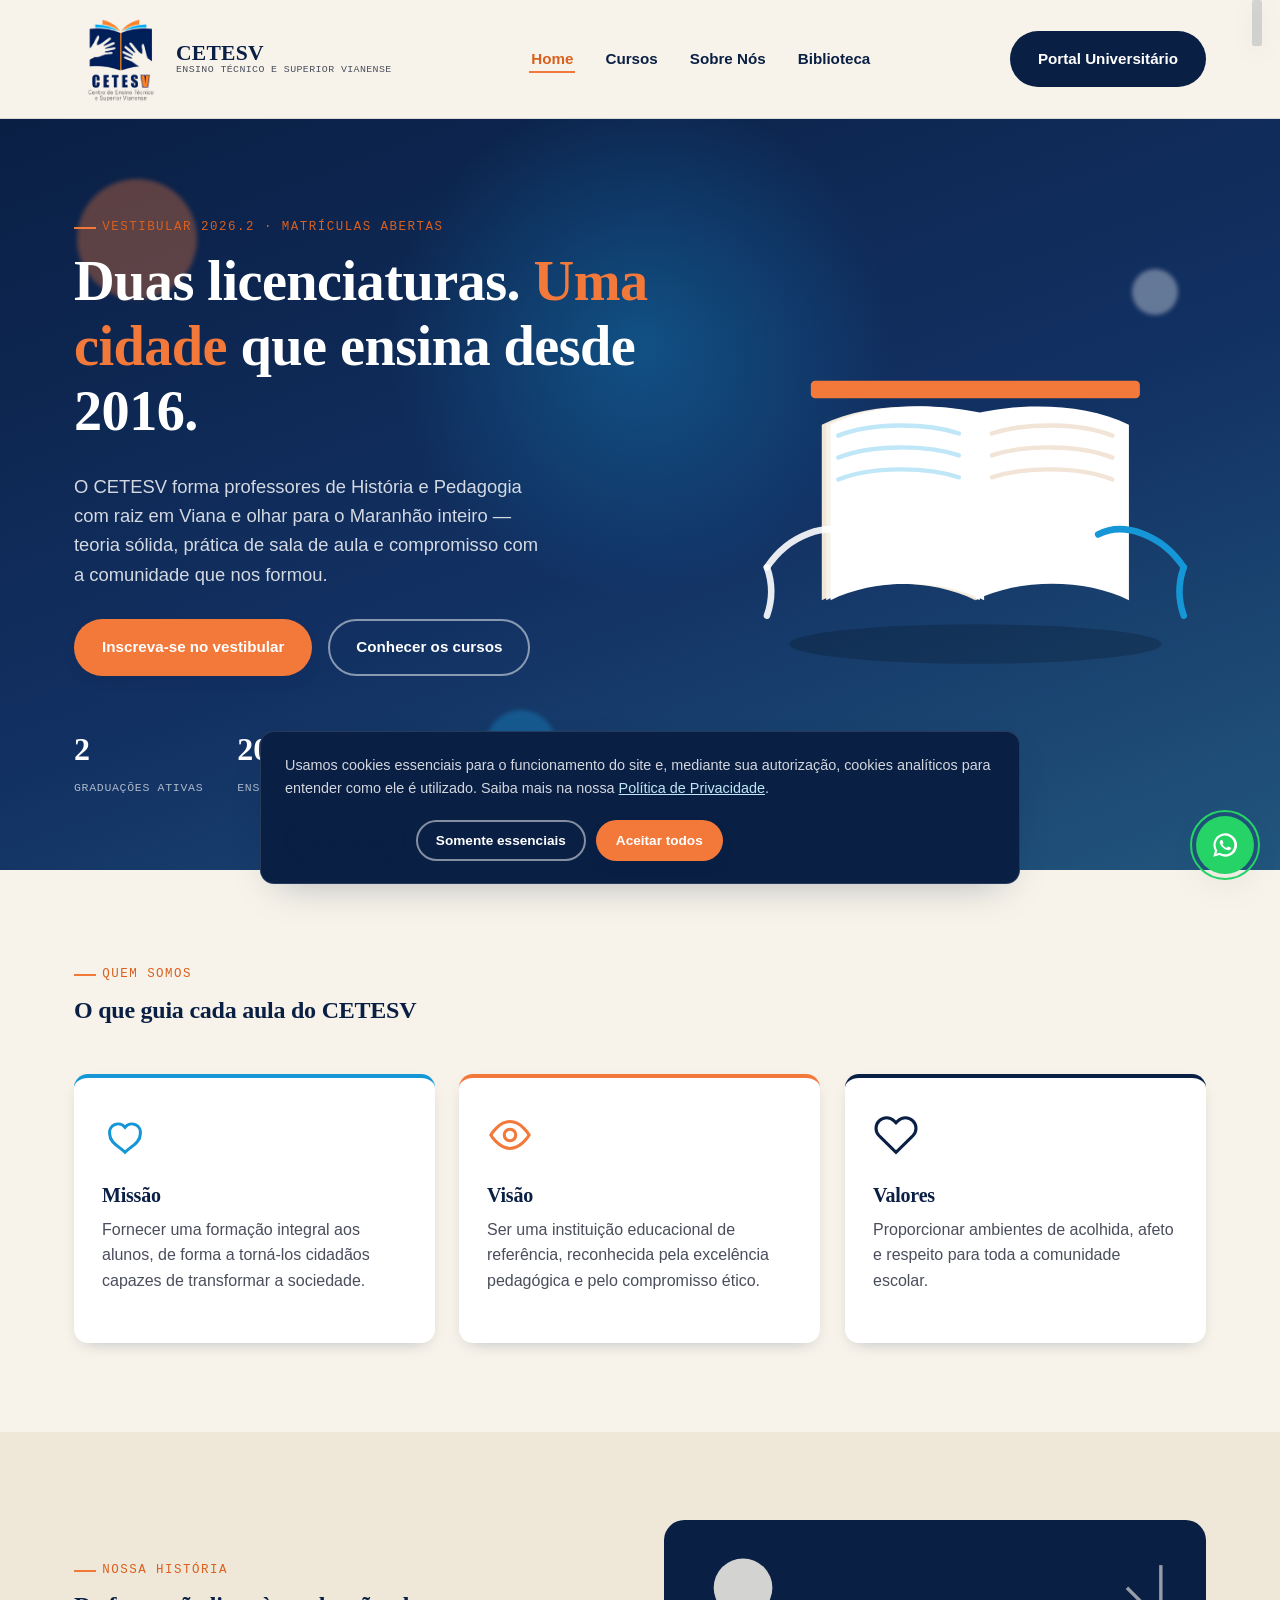
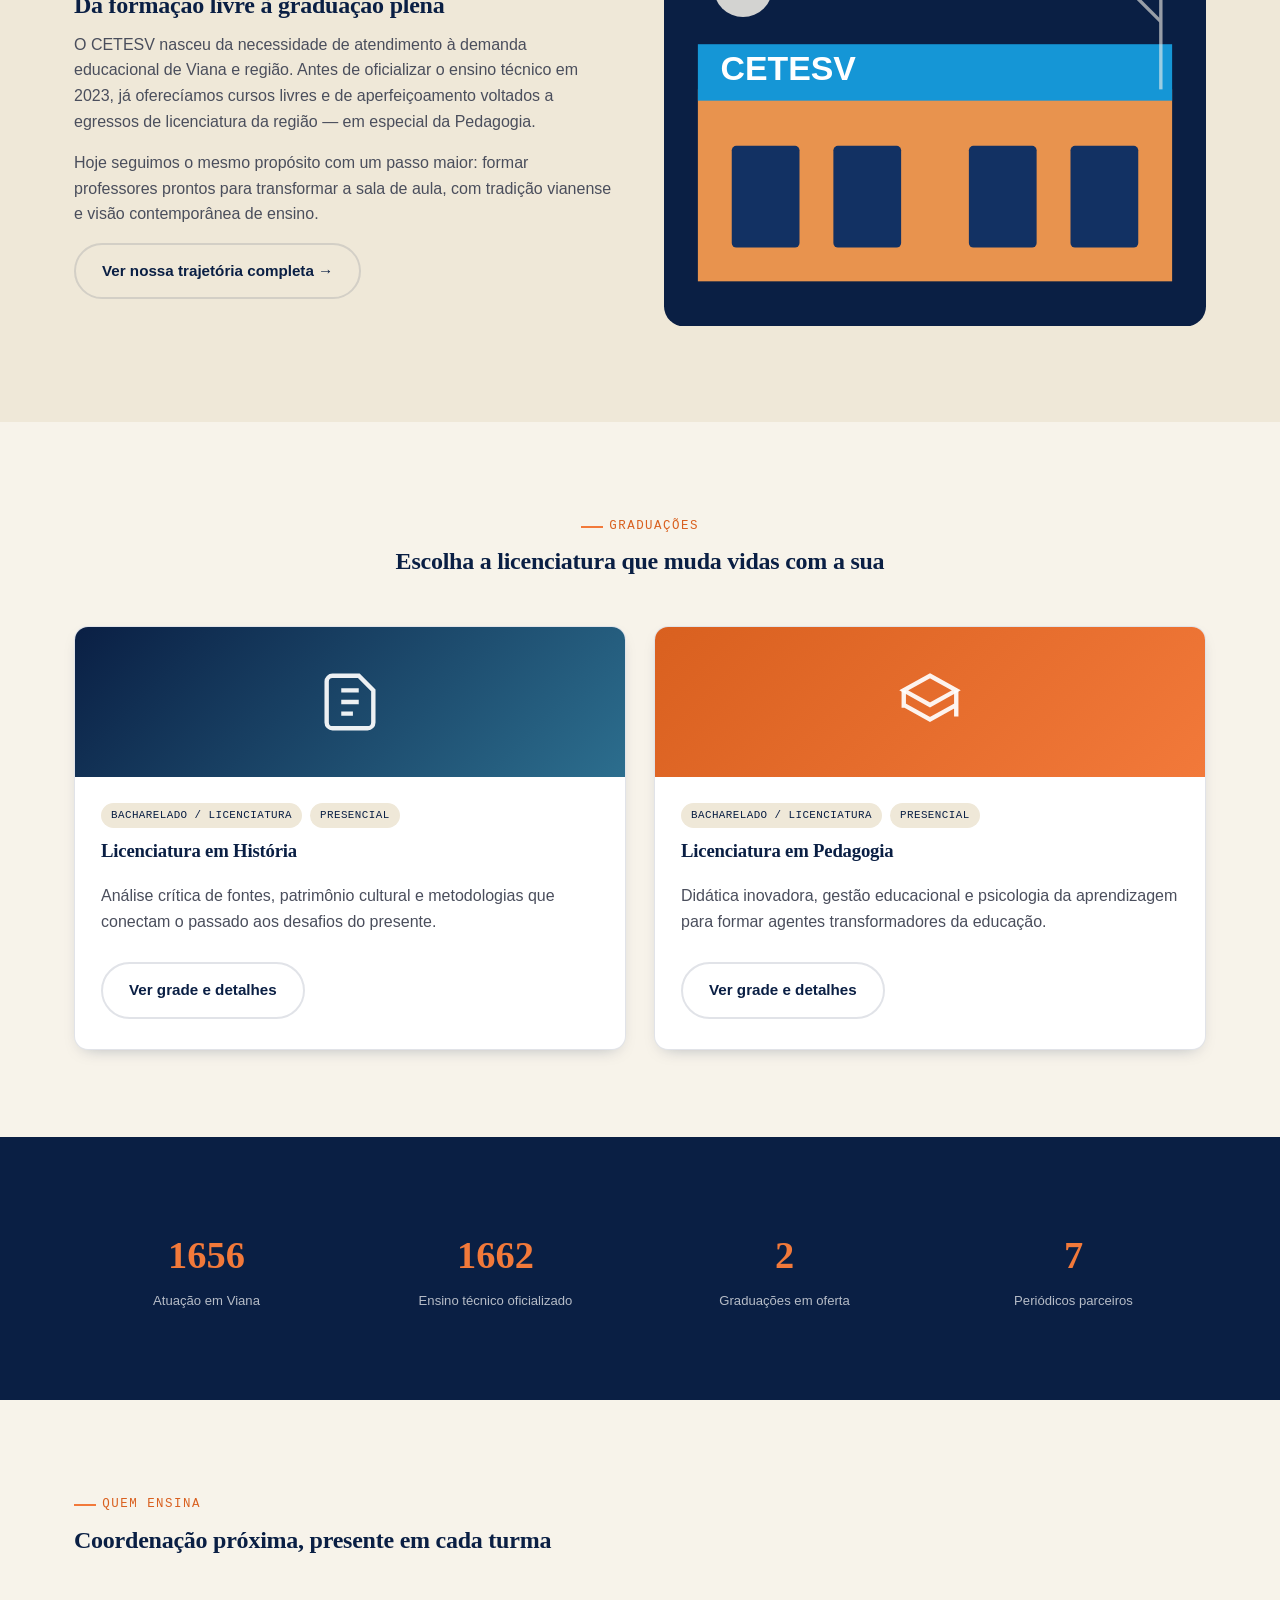
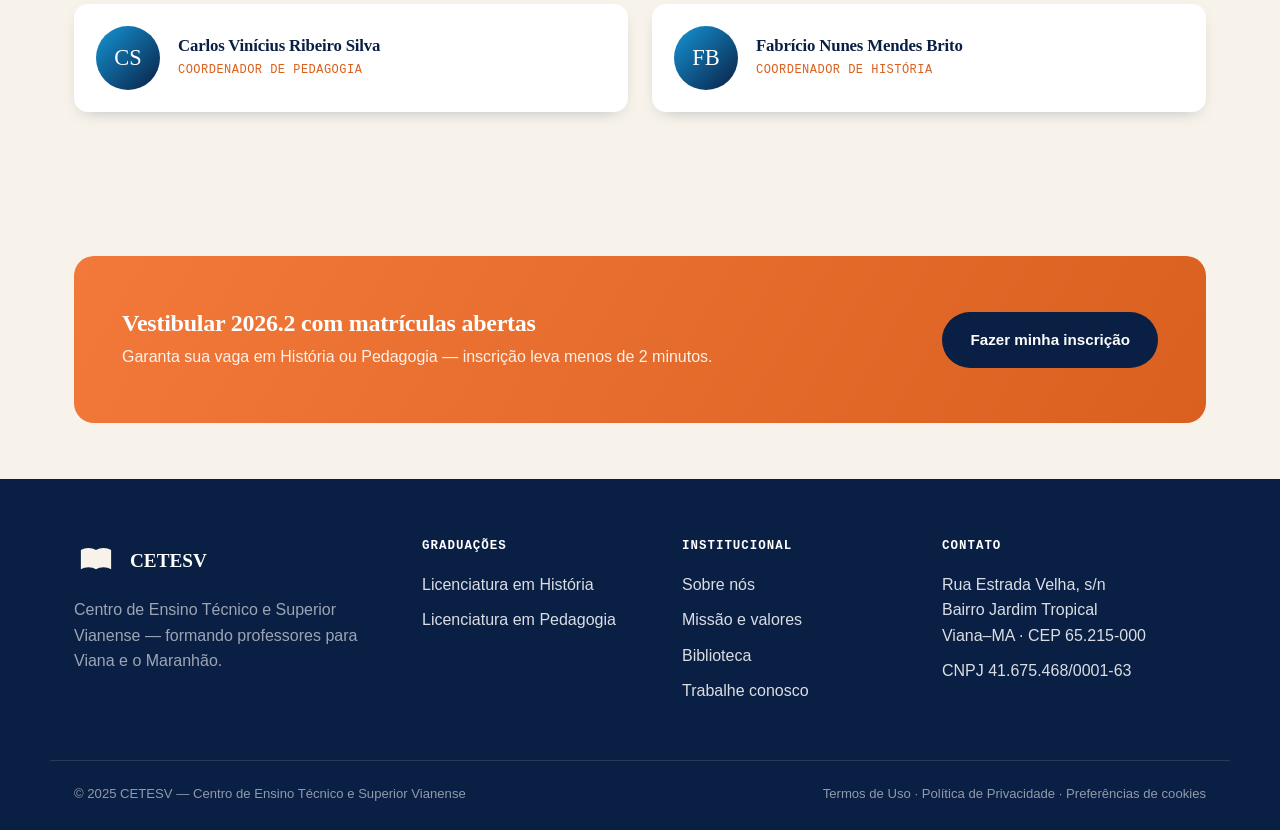
==== commit 3467e641: "adicionando a logo e a localização correta no site" ====
--- a/index.html
+++ b/index.html
@@ -416,12 +416,7 @@
 <header class="site-header">
   <div class="container nav">
     <a href="index.html" class="brand" aria-label="CETESV — página inicial">
-      <svg viewBox="0 0 64 64" fill="none" xmlns="http://www.w3.org/2000/svg">
-        <path d="M32 14 L32 50" stroke="#F2793A" stroke-width="3"/>
-        <path d="M32 16C26 12 16 12 10 16V44C16 40 26 40 32 44" fill="#0A1F44"/>
-        <path d="M32 16C38 12 48 12 54 16V44C48 40 38 40 32 44" fill="#0A1F44"/>
-        <path d="M2 20C2 20 4 34 10 44" stroke="#1596D6" stroke-width="3" fill="none" stroke-linecap="round"/>
-      </svg>
+      <img src="cetesv-site/assets/logo cetesv 5.png" width="90" height="90" alt="CETESV" class="brand-mark">
       <span class="brand-text"><strong>CETESV</strong><span>Ensino Técnico e Superior Vianense</span></span>
     </a>
     <nav aria-label="Navegação principal">
@@ -451,7 +446,7 @@
 <section class="hero">
   <div class="container hero-grid">
     <div class="reveal is-visible">
-      <p class="eyebrow">Vestibular 2026.1 · Matrículas abertas</p>
+      <p class="eyebrow">Vestibular 2026.2 · Matrículas abertas</p>
       <h1>Duas licenciaturas. <em>Uma cidade</em> que ensina desde 2016.</h1>
       <p class="lead">O CETESV forma professores de História e Pedagogia com raiz em Viana e olhar para o Maranhão inteiro — teoria sólida, prática de sala de aula e compromisso com a comunidade que nos formou.</p>
       <div class="hero-actions">
@@ -599,12 +594,12 @@
     </div>
     <div class="people">
       <div class="person-card reveal" style="--i:0">
-        <div class="person-avatar">CV</div>
+        <div class="person-avatar">CS</div>
         <div><h4>Carlos Vinícius Ribeiro Silva</h4><span>Coordenador de Pedagogia</span></div>
       </div>
       <div class="person-card reveal" style="--i:1">
-        <div class="person-avatar">H</div>
-        <div><h4>Coordenação de História</h4><span>Núcleo docente estruturante</span></div>
+        <div class="person-avatar">FB</div>
+        <div><h4>Fabrício Nunes Mendes Brito</h4><span>Coordenador de História</span></div>
       </div>
     </div>
   </div>
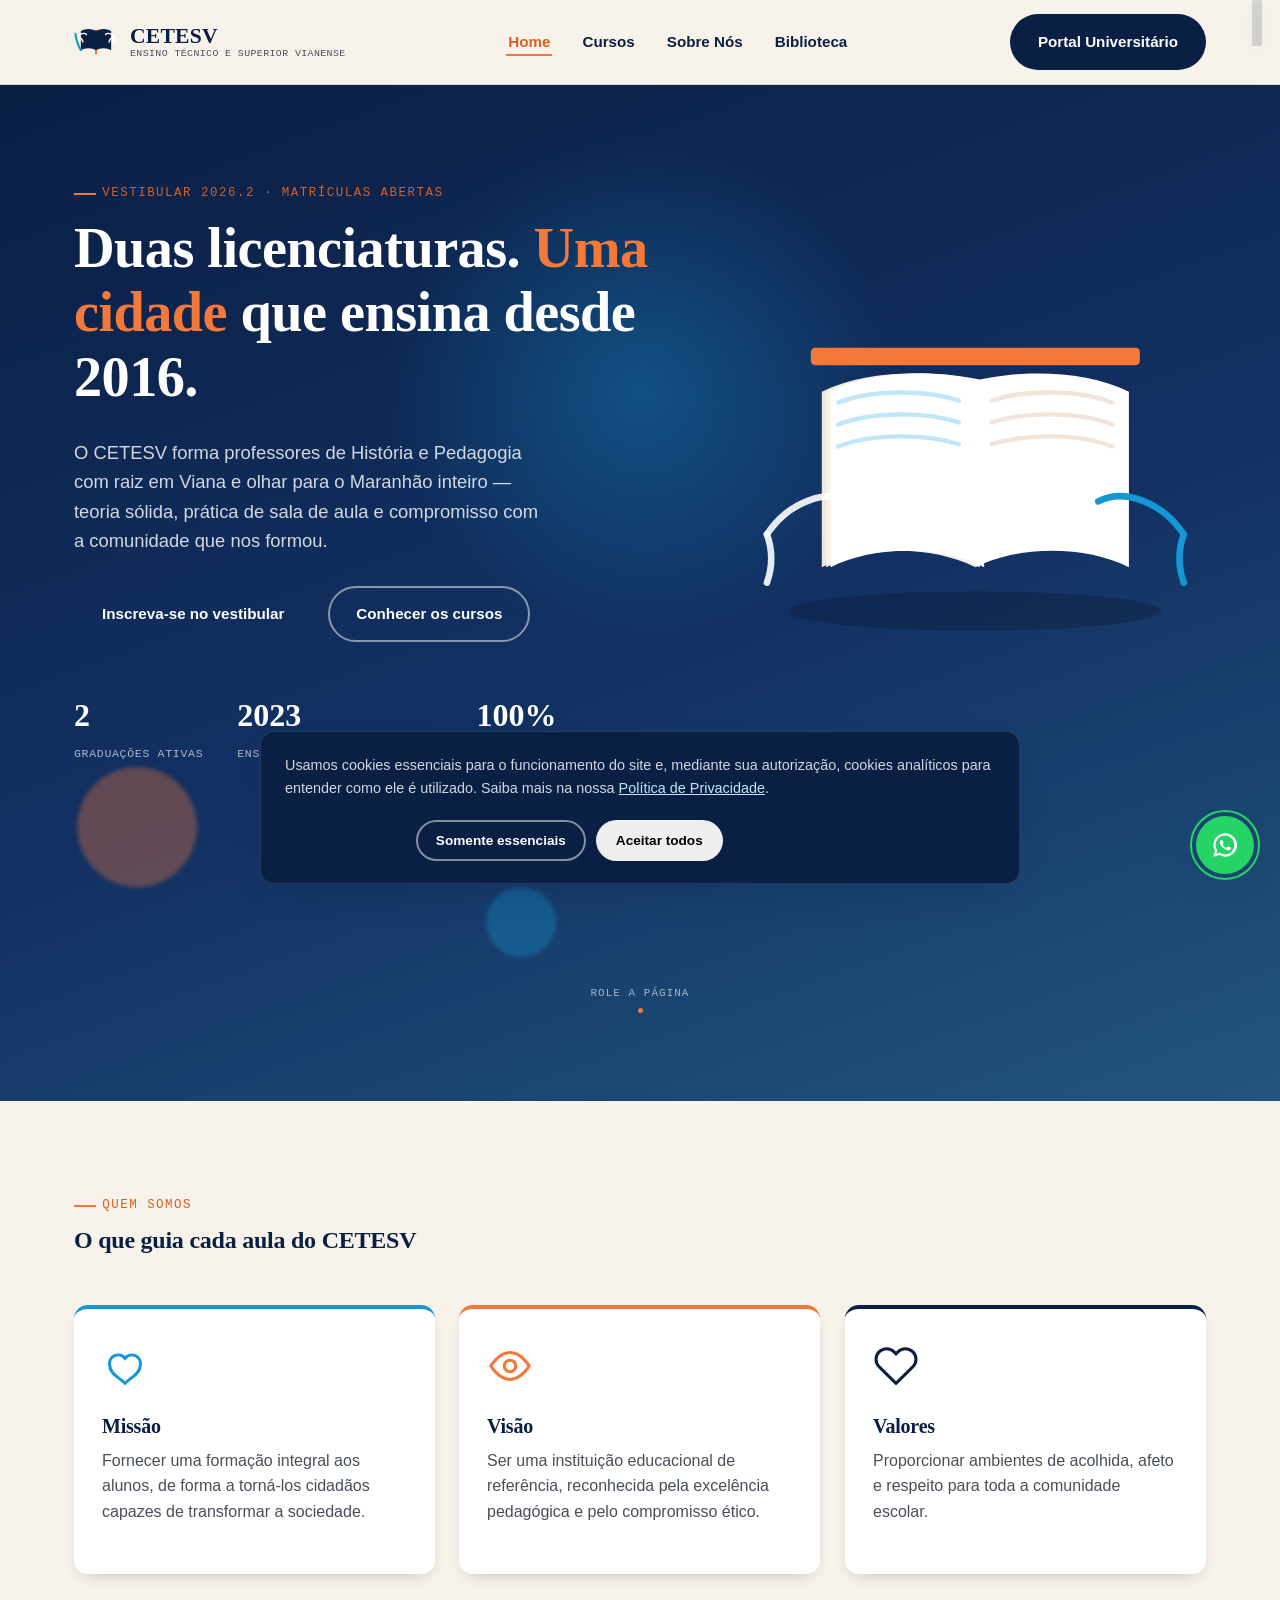
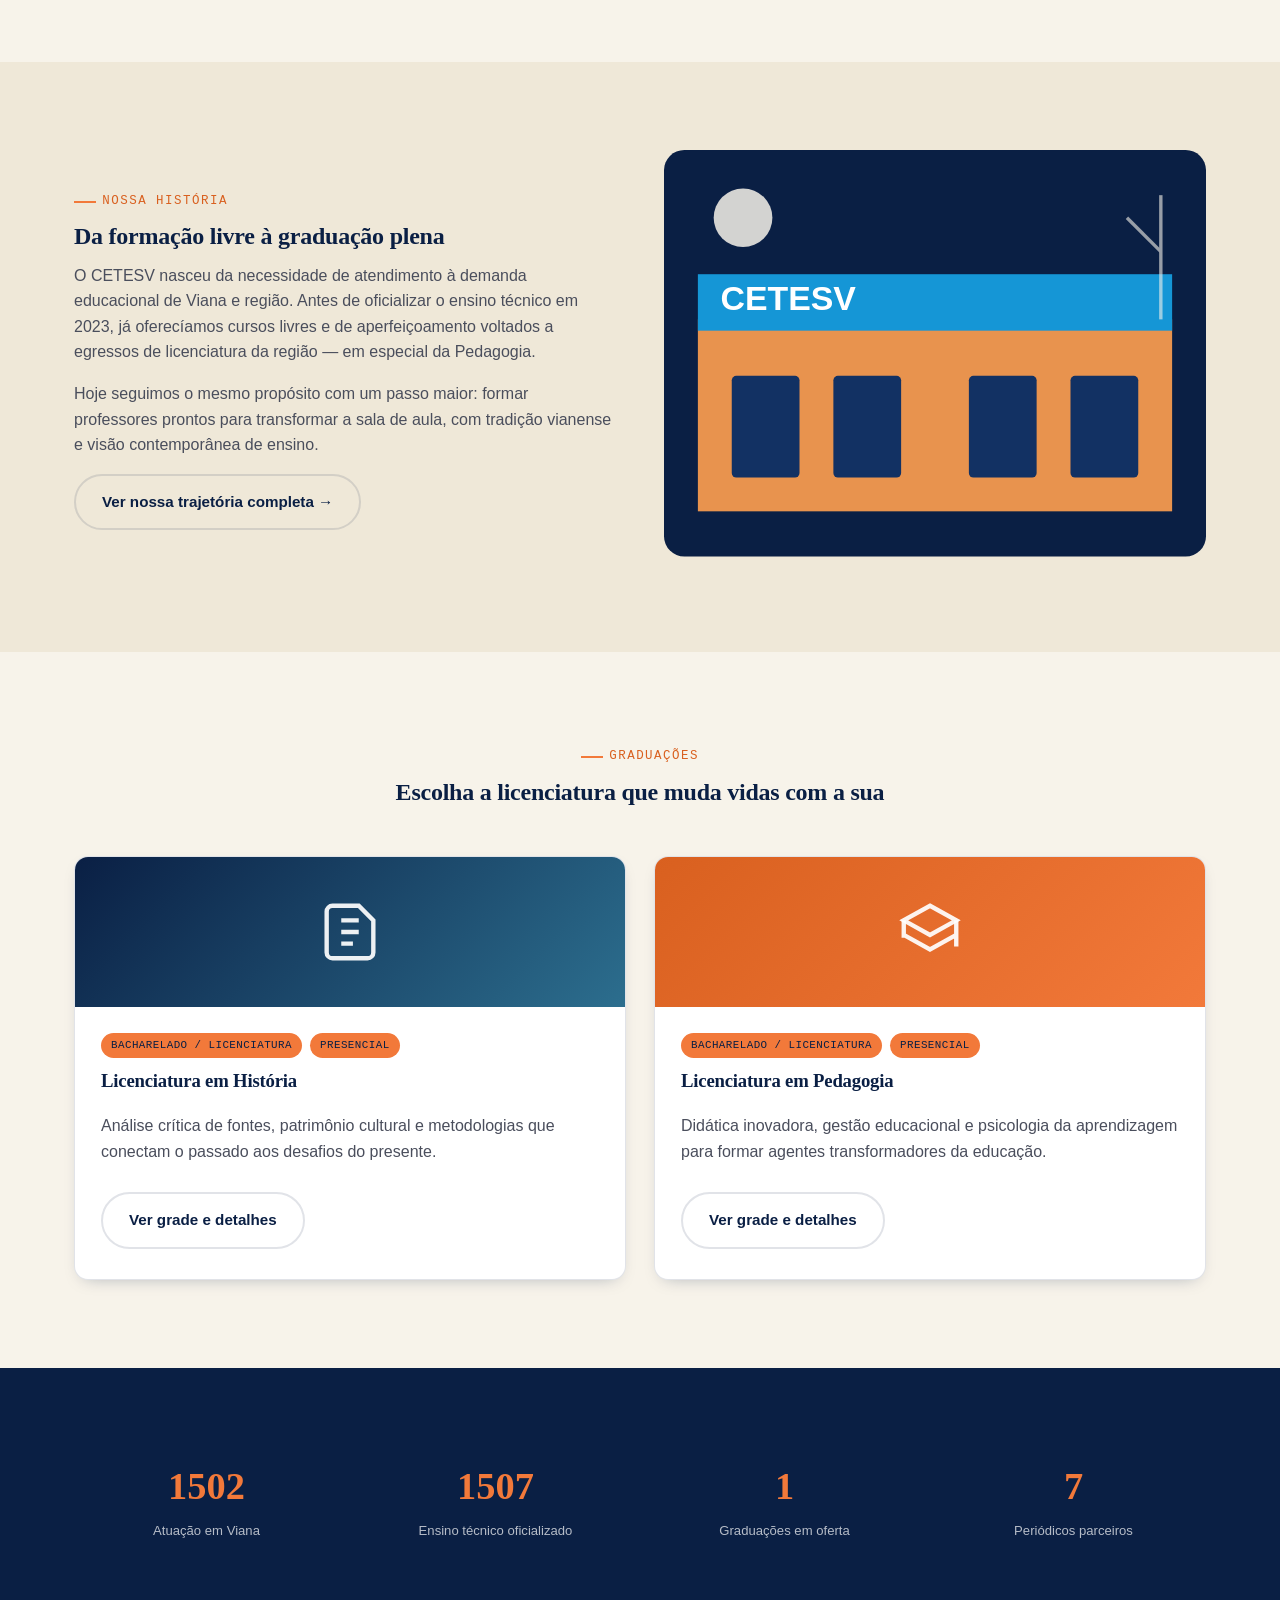
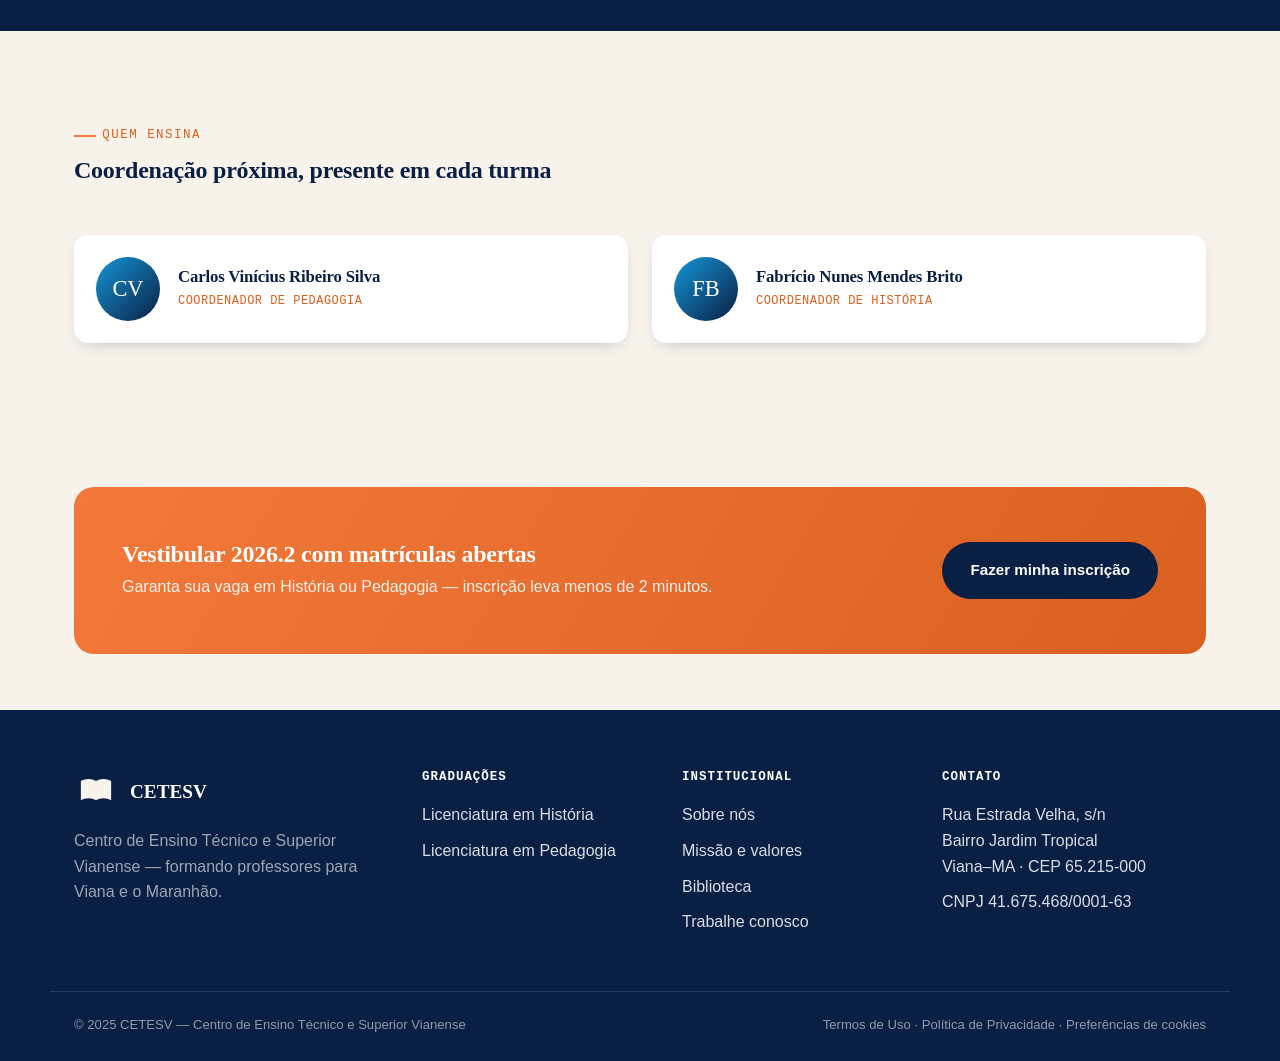
==== commit ed567b56: "correção das páginas" ====
--- a/index.html
+++ b/index.html
@@ -5,19 +5,21 @@
 <meta name="viewport" content="width=device-width, initial-scale=1.0">
 <title>CETESV — Centro de Ensino Técnico e Superior Vianense | Graduação em Viana-MA</title>
 <meta name="description" content="CETESV é o Centro de Ensino Técnico e Superior Vianense, em Viana-MA. Graduação em Licenciatura de História e Pedagogia, cursos técnicos e formação continuada com excelência pedagógica.">
+<meta name="keywords" content="CETESV, faculdade em Viana Maranhão, licenciatura em história, licenciatura em pedagogia, vestibular 2025, ensino técnico Viana MA, centro universitário Maranhão">
 <link rel="canonical" href="https://www.cetesv.edu.br/">
 <meta name="robots" content="index, follow">
 <meta name="theme-color" content="#0A1F44">
 <meta name="referrer" content="strict-origin-when-cross-origin">
-<meta http-equiv="Content-Security-Policy" content="default-src 'self'; script-src 'self' 'unsafe-inline'; style-src 'self' 'unsafe-inline' https://fonts.googleapis.com; font-src https://fonts.gstatic.com data:; img-src 'self' data:; connect-src 'self' https://formspree.io; frame-src https://www.openstreetmap.org; form-action 'self' https://formspree.io; base-uri 'self'; object-src 'none'; upgrade-insecure-requests">
+<meta http-equiv="Content-Security-Policy" content="default-src 'self'; script-src 'self' 'unsafe-inline' https://www.googletagmanager.com; style-src 'self' 'unsafe-inline'; font-src 'self' data:; img-src 'self' data: https://www.google-analytics.com; connect-src 'self' https://formspree.io https://www.google-analytics.com https://www.googletagmanager.com https://region1.google-analytics.com; frame-src https://www.google.com; form-action 'self' https://formspree.io; base-uri 'self'; object-src 'none'; upgrade-insecure-requests">
 <meta http-equiv="X-Content-Type-Options" content="nosniff">
-<link rel="icon" href="assets/favicon.ico" sizes="any">
-<link rel="icon" type="image/svg+xml" href="assets/favicon.svg">
-<link rel="icon" type="image/png" sizes="32x32" href="assets/favicon-32x32.png">
-<link rel="icon" type="image/png" sizes="16x16" href="assets/favicon-16x16.png">
+<link rel="icon" href="assets/favicon.svg" type="image/svg+xml">
+<link rel="icon" type="image/png" sizes="32x32" href="assets/favicon-32.png">
+<link rel="icon" type="image/png" sizes="16x16" href="assets/favicon-16.png">
+<link rel="shortcut icon" href="assets/favicon.ico">
 <link rel="apple-touch-icon" sizes="180x180" href="assets/apple-touch-icon.png">
-<link rel="manifest" href="site.webmanifest">
-<meta name="keywords" content="CETESV, faculdade em Viana Maranhão, licenciatura em história, licenciatura em pedagogia, vestibular 2025, ensino técnico Viana MA, centro universitário Maranhão">
+<link rel="manifest" href="assets/site.webmanifest">
+
+<!-- Open Graph -->
 <meta property="og:type" content="website">
 <meta property="og:site_name" content="CETESV">
 <meta property="og:title" content="CETESV — Centro de Ensino Técnico e Superior Vianense">
@@ -25,374 +27,16 @@
 <meta property="og:url" content="https://www.cetesv.edu.br/">
 <meta property="og:locale" content="pt_BR">
 <meta name="twitter:card" content="summary_large_image">
-<link rel="preconnect" href="https://fonts.googleapis.com">
-<style>
-/* =========================================================
-   CETESV — Design system
-   ========================================================= */
-
-@import url('https://fonts.googleapis.com/css2?family=Fraunces:opsz,wght@9..144,400;9..144,500;9..144,600;9..144,700&family=Manrope:wght@400;500;600;700;800&family=IBM+Plex+Mono:wght@400;500&display=swap');
-
-:root{
-  --navy: #0A1F44;
-  --navy-2: #123163;
-  --sky: #1596D6;
-  --sky-light: #BFE7F7;
-  --orange: #F2793A;
-  --orange-dark: #D9601F;
-  --teal: #2C6E8E;
-  --paper: #F7F3EA;
-  --paper-2: #EFE8D8;
-  --ink: #171923;
-  --ink-soft: #4A4E5C;
-  --line: rgba(10,31,68,0.12);
-  --white: #FFFFFF;
-
-  --font-display: "Fraunces", "Iowan Old Style", serif;
-  --font-body: "Manrope", -apple-system, BlinkMacSystemFont, sans-serif;
-  --font-mono: "IBM Plex Mono", ui-monospace, monospace;
-
-  --radius: 14px;
-  --radius-sm: 8px;
-  --shadow-soft: 0 14px 40px -18px rgba(10,31,68,0.35);
-  --shadow-tight: 0 6px 18px -10px rgba(10,31,68,0.4);
-  --maxw: 1180px;
-}
-
-@media (prefers-reduced-motion: reduce){
-  *{ animation-duration: .01ms !important; animation-iteration-count: 1 !important; transition-duration: .01ms !important; scroll-behavior: auto !important; }
-}
-
-*,*::before,*::after{ box-sizing: border-box; }
-html{ scroll-behavior: smooth; }
-body{
-  margin:0;
-  font-family: var(--font-body);
-  color: var(--ink);
-  background: var(--paper);
-  line-height: 1.6;
-  -webkit-font-smoothing: antialiased;
-}
-img{ max-width:100%; display:block; }
-a{ color: inherit; text-decoration:none; }
-ul{ margin:0; padding:0; list-style:none; }
-h1,h2,h3,h4{
-  font-family: var(--font-display);
-  color: var(--navy);
-  margin:0 0 .5em;
-  line-height: 1.15;
-  font-weight: 600;
-  letter-spacing: -0.01em;
-}
-p{ margin:0 0 1em; color: var(--ink-soft); }
-.container{ max-width: var(--maxw); margin-inline:auto; padding-inline: 24px; }
-section{ position:relative; }
-
-:focus-visible{ outline: 3px solid var(--orange); outline-offset: 3px; border-radius: 4px; }
-
-.eyebrow{
-  font-family: var(--font-mono); font-size: .78rem; letter-spacing: .12em; text-transform: uppercase;
-  color: var(--orange-dark); display:inline-flex; align-items:center; gap:.5em; margin-bottom: .9em;
-}
-.eyebrow::before{ content:""; width: 22px; height:2px; background: var(--orange); display:inline-block; }
-
-.btn{
-  display:inline-flex; align-items:center; gap:.5em; font-family: var(--font-body); font-weight:700;
-  font-size: .95rem; padding: 14px 26px; border-radius: 999px; border: 2px solid transparent; cursor:pointer;
-  transition: transform .25s ease, box-shadow .25s ease, background .25s ease, color .25s ease;
-  white-space: nowrap; position:relative; overflow:hidden;
-}
-.btn:hover{ transform: translateY(-2px); }
-.btn-primary{ background: var(--orange); color: var(--white); box-shadow: var(--shadow-tight); }
-.btn-primary:hover{ background: var(--orange-dark); }
-.btn-outline{ background: transparent; border-color: rgba(255,255,255,0.5); color: var(--white); }
-.btn-outline:hover{ background: rgba(255,255,255,0.12); border-color: var(--white); }
-.btn-navy{ background: var(--navy); color:var(--white); }
-.btn-navy:hover{ background: var(--navy-2); }
-.btn-ghost{ background: transparent; color: var(--navy); border-color: var(--line); }
-.btn-ghost:hover{ border-color: var(--navy); }
-.btn .ripple{ position:absolute; border-radius:50%; background: rgba(255,255,255,.55); transform: scale(0); animation: ripple .6s ease-out forwards; pointer-events:none; }
-.btn-ghost .ripple, .btn-outline .ripple{ background: rgba(10,31,68,.18); }
-@keyframes ripple{ to{ transform: scale(3); opacity:0; } }
-
-.ribbon{ position: fixed; top:0; right: 18px; width: 10px; height: 46px; z-index: 500; pointer-events:none; filter: drop-shadow(0 6px 10px rgba(0,0,0,.25)); }
-.ribbon svg{ width:100%; height:auto; overflow:visible; }
-.ribbon .ribbon-fill{ transform-origin: top; transition: transform .12s linear; }
-
-.site-header{ position: sticky; top:0; z-index: 200; background: rgba(247,243,234,0.9); backdrop-filter: blur(10px); border-bottom: 1px solid var(--line); transition: padding .3s ease, box-shadow .3s ease; }
-.site-header.is-scrolled{ box-shadow: 0 8px 24px -16px rgba(10,31,68,.35); }
-.site-header.is-scrolled .nav{ padding-block: 8px; }
-.site-header.is-scrolled .brand svg{ width:36px; height:36px; }
-.nav{ display:flex; align-items:center; justify-content:space-between; padding-block: 14px; }
-.brand{ display:flex; align-items:center; gap:12px; }
-.brand svg{ width:44px; height:44px; flex:none; transition: width .3s ease, height .3s ease; }
-.brand-text{ display:flex; flex-direction:column; line-height:1.1; }
-.brand-text strong{ font-family: var(--font-display); font-size:1.35rem; color:var(--navy); letter-spacing:.01em; }
-.brand-text span{ font-family: var(--font-mono); font-size:.62rem; letter-spacing:.04em; color: var(--ink-soft); text-transform:uppercase; }
-
-.nav-links{ display:flex; align-items:center; gap: 28px; }
-.nav-links a{ font-weight:600; font-size:.95rem; color: var(--navy); position:relative; padding: 6px 2px; }
-.nav-links a::after{ content:""; position:absolute; left:0; bottom:0; height:2px; width:0; background: var(--orange); transition: width .25s ease; }
-.nav-links a:hover::after, .nav-links a[aria-current="page"]::after, .nav-links a[data-active="true"]::after{ width:100%; }
-.nav-links a[aria-current="page"], .nav-links a[data-active="true"]{ color: var(--orange-dark); }
-
-.nav-cta{ display:flex; align-items:center; gap:14px; }
-.nav-toggle{ display:none; background:none; border:none; cursor:pointer; padding:6px; }
-.nav-toggle span{ display:block; width:26px; height:2px; background:var(--navy); margin:6px 0; transition:transform .25s, opacity .25s; }
-.nav-toggle[aria-expanded="true"] span:nth-child(1){ transform: translateY(8px) rotate(45deg); }
-.nav-toggle[aria-expanded="true"] span:nth-child(2){ opacity:0; }
-.nav-toggle[aria-expanded="true"] span:nth-child(3){ transform: translateY(-8px) rotate(-45deg); }
-
-.has-dropdown{ position:relative; }
-.dropdown{
-  position:absolute; top: calc(100% + 14px); left: 50%; transform: translateX(-50%) translateY(6px);
-  background: var(--white); border-radius: var(--radius); box-shadow: var(--shadow-soft);
-  min-width: 300px; padding: 10px; opacity:0; visibility:hidden; transition: all .2s ease; border: 1px solid var(--line);
-}
-.has-dropdown:hover .dropdown, .has-dropdown:focus-within .dropdown{ opacity:1; visibility:visible; transform: translateX(-50%) translateY(0); }
-.dropdown-label{ font-family: var(--font-mono); font-size:.68rem; letter-spacing:.08em; text-transform:uppercase; color:var(--teal); padding: 8px 12px 4px; }
-.dropdown a{ display:block; padding:8px 12px; border-radius: 8px; font-size:.9rem; color: var(--ink); }
-.dropdown a:hover{ background: var(--paper); color: var(--orange-dark); }
-
-.hero{ background: linear-gradient(160deg, var(--navy) 0%, var(--navy-2) 55%, var(--teal) 130%); color: var(--white); overflow:hidden; padding-block: 92px 70px; isolation:isolate; position:relative; }
-.hero-grid{ display:grid; grid-template-columns: 1.15fr .85fr; gap: 48px; align-items:center; position:relative; z-index:1; }
-.hero h1{ color: var(--white); font-size: clamp(2.4rem, 4.4vw, 3.6rem); }
-.hero h1 em{ font-style:normal; color: var(--orange); }
-.hero p.lead{ color: rgba(255,255,255,.82); font-size: 1.15rem; max-width: 46ch; }
-.hero-actions{ display:flex; gap:16px; margin-top: 30px; flex-wrap:wrap; }
-.hero-stats{ display:flex; gap: 34px; margin-top: 48px; flex-wrap:wrap; }
-.hero-stats div{ font-family: var(--font-mono); }
-.hero-stats strong{ display:block; font-family:var(--font-display); font-size: 2rem; color: var(--white); }
-.hero-stats span{ font-size:.72rem; letter-spacing:.06em; text-transform:uppercase; color: rgba(255,255,255,.65); }
-
-.hero-glow{ position:absolute; inset:0; pointer-events:none; z-index:0; background: radial-gradient(420px circle at var(--gx,50%) var(--gy,30%), rgba(21,150,214,.35), transparent 60%); }
-.hero-orb{ position:absolute; border-radius:50%; filter: blur(2px); opacity:.35; pointer-events:none; z-index:0; }
-.hero-orb.o1{ width:120px; height:120px; background: var(--orange); top:8%; left:6%; animation: drift 9s ease-in-out infinite; }
-.hero-orb.o2{ width:70px; height:70px; background: var(--sky); bottom:12%; left:38%; animation: drift 7s ease-in-out infinite reverse; }
-.hero-orb.o3{ width:46px; height:46px; background: #fff; top:20%; right:8%; animation: drift 11s ease-in-out infinite; }
-@keyframes drift{ 0%,100%{ transform: translate(0,0); } 50%{ transform: translate(18px,-22px); } }
-.hero-intro > *{ opacity:0; transform: translateY(18px); animation: hero-in .8s ease forwards; }
-.hero-intro > *:nth-child(1){ animation-delay: .05s; }
-.hero-intro > *:nth-child(2){ animation-delay: .18s; }
-.hero-intro > *:nth-child(3){ animation-delay: .3s; }
-.hero-intro > *:nth-child(4){ animation-delay: .42s; }
-.hero-intro > *:nth-child(5){ animation-delay: .54s; }
-@keyframes hero-in{ to{ opacity:1; transform:none; } }
-.scroll-cue{ position:absolute; bottom: 18px; left:50%; transform: translateX(-50%); display:flex; flex-direction:column; align-items:center; gap:6px; font-family: var(--font-mono); font-size:.68rem; letter-spacing:.1em; text-transform:uppercase; color: rgba(255,255,255,.6); z-index:1; }
-.scroll-cue .dot{ width:5px; height:5px; border-radius:50%; background: var(--orange); animation: cue 1.6s ease-in-out infinite; }
-@keyframes cue{ 0%,100%{ transform: translateY(0); opacity:1; } 50%{ transform: translateY(10px); opacity:.3; } }
-
-.book-figure{ position:relative; }
-.book-figure svg{ width:100%; height:auto; }
-.page{ transform-origin: left center; animation: turn 5.5s ease-in-out infinite; }
-.page.p2{ animation-delay: .35s; }
-.page.p3{ animation-delay: .7s; }
-@keyframes turn{ 0%, 20%{ transform: rotateY(0deg); } 40%, 60%{ transform: rotateY(-18deg); } 80%, 100%{ transform: rotateY(0deg); } }
-
-.reveal{ opacity:0; transform: translateY(28px); transition: opacity .8s ease, transform .8s ease; }
-.reveal.is-visible{ opacity:1; transform:none; }
-.reveal-stagger > *{ transition-delay: calc(var(--i,0) * 90ms); }
-
-.section{ padding-block: 88px; }
-.section-tight{ padding-block: 56px; }
-.section-navy{ background: var(--navy); color: var(--white); }
-.section-navy h2, .section-navy h3{ color: var(--white); }
-.section-navy p{ color: rgba(255,255,255,.75); }
-.section-paper2{ background: var(--paper-2); }
-.section-head{ max-width: 640px; margin-bottom: 50px; }
-.section-head.center{ margin-inline:auto; text-align:center; }
-
-.tilt{ transform-style: preserve-3d; will-change: transform; }
-.pillars{ display:grid; grid-template-columns: repeat(3,1fr); gap: 24px; }
-.pillar{ background: var(--white); border-radius: var(--radius); padding: 34px 28px; border-top: 4px solid var(--sky); box-shadow: var(--shadow-tight); transition: transform .3s ease, box-shadow .3s ease; }
-.pillar:nth-child(2){ border-top-color: var(--orange); }
-.pillar:nth-child(3){ border-top-color: var(--navy); }
-.pillar:hover{ box-shadow: var(--shadow-soft); }
-.pillar .icon{ width:46px; height:46px; margin-bottom:18px; color: var(--sky); }
-.pillar:nth-child(2) .icon{ color: var(--orange); }
-.pillar:nth-child(3) .icon{ color: var(--navy); }
-.pillar h3{ font-size:1.25rem; }
-
-.timeline{ position:relative; margin-top: 50px; padding-left: 30px; }
-.timeline-rail{ position:absolute; left:-2px; top:0; width:2px; background: var(--orange); height:0%; transition: height .1s linear; }
-.timeline::before{ content:""; position:absolute; left:-2px; top:0; bottom:0; width:2px; background: var(--line); }
-.tl-item{ position:relative; padding-bottom: 44px; }
-.tl-item:last-child{ padding-bottom:0; }
-.tl-item::before{ content:""; position:absolute; left:-37px; top:2px; width:14px; height:14px; border-radius:50%; background: var(--orange); border:3px solid var(--paper); box-shadow: 0 0 0 2px var(--orange); transform: scale(.4); transition: transform .4s ease; }
-.tl-item.lit::before{ transform: scale(1); }
-.tl-year{ font-family: var(--font-mono); color: var(--teal); font-size:.85rem; letter-spacing:.05em; }
-.tl-item h3{ margin: 4px 0 8px; font-size: 1.2rem; }
-
-.courses-grid{ display:grid; grid-template-columns: repeat(2,1fr); gap: 28px; }
-.course-card{ background: var(--white); border-radius: var(--radius); overflow:hidden; box-shadow: var(--shadow-tight); border: 1px solid var(--line); transition: transform .3s ease, box-shadow .3s ease; display:flex; flex-direction:column; }
-.course-card:hover{ box-shadow: var(--shadow-soft); }
-.course-media{ height: 150px; display:flex; align-items:center; justify-content:center; background: linear-gradient(135deg, var(--navy), var(--teal)); position:relative; overflow:hidden; }
-.course-media.pedagogia{ background: linear-gradient(135deg, var(--orange-dark), var(--orange)); }
-.course-media svg{ width: 70px; height:70px; color: rgba(255,255,255,.92); position:relative; z-index:1; animation: float 3.6s ease-in-out infinite; }
-@keyframes float{ 0%,100%{ transform: translateY(0); } 50%{ transform: translateY(-8px); } }
-.course-media::after{ content:""; position:absolute; inset:0; background: linear-gradient(120deg, transparent 30%, rgba(255,255,255,.28) 50%, transparent 70%); transform: translateX(-120%); transition: transform .7s ease; }
-.course-card:hover .course-media::after{ transform: translateX(120%); }
-.course-body{ padding: 26px 26px 30px; display:flex; flex-direction:column; gap:12px; flex:1; }
-.tag-row{ display:flex; gap:8px; flex-wrap:wrap; }
-.tag{ font-family: var(--font-mono); font-size:.68rem; letter-spacing:.04em; text-transform:uppercase; background: var(--paper-2); color: var(--navy); padding:4px 10px; border-radius:999px; }
-.course-list{ margin: 6px 0 10px; }
-.course-list li{ position:relative; padding-left:20px; margin-bottom:8px; color: var(--ink-soft); font-size:.95rem; }
-.course-list li::before{ content:"—"; position:absolute; left:0; color: var(--orange); }
-.course-body .btn{ align-self:flex-start; margin-top:auto; }
-
-.people{ display:grid; grid-template-columns: repeat(2,1fr); gap: 24px; }
-.person-card{ display:flex; gap:18px; background: var(--white); border-radius: var(--radius); padding: 22px; box-shadow: var(--shadow-tight); align-items:center; }
-.person-avatar{ width:64px; height:64px; border-radius:50%; flex:none; background: linear-gradient(135deg, var(--sky), var(--navy)); display:flex; align-items:center; justify-content:center; color:#fff; font-family:var(--font-display); font-size:1.4rem; }
-.person-card h4{ margin:0; font-size:1.05rem; color:var(--navy); }
-.person-card span{ font-family: var(--font-mono); font-size:.75rem; color: var(--orange-dark); text-transform:uppercase; letter-spacing:.04em; }
-
-.stat-strip{ display:grid; grid-template-columns: repeat(4,1fr); gap: 24px; text-align:center; }
-.stat-strip strong{ display:block; font-family:var(--font-display); font-size: 2.4rem; color: var(--orange); }
-.stat-strip span{ font-size:.82rem; color: rgba(255,255,255,.7); }
-
-.split{ display:grid; grid-template-columns: 1fr 1fr; gap: 48px; align-items:center; }
-.split.reverse{ direction: rtl; }
-.split.reverse > *{ direction: ltr; }
-.info-list{ margin-top: 18px; }
-.info-list li{ display:flex; gap:12px; align-items:flex-start; margin-bottom:14px; font-size:.96rem; color: var(--ink-soft); }
-.info-list svg{ width:20px; height:20px; flex:none; color: var(--orange); margin-top:2px; }
-
-.map-frame{ border-radius: var(--radius); overflow:hidden; box-shadow: var(--shadow-soft); border:1px solid var(--line); }
-.map-frame iframe{ width:100%; height: 320px; border:0; display:block; }
-
-.accordion-item{ border-bottom: 1px solid var(--line); }
-.accordion-trigger{ width:100%; text-align:left; background:none; border:none; cursor:pointer; display:flex; justify-content:space-between; align-items:center; padding: 20px 4px; font-family: var(--font-display); font-size:1.08rem; color: var(--navy); transition: color .25s ease; }
-.accordion-trigger:hover{ color: var(--orange-dark); }
-.accordion-trigger .plus{ font-size:1.4rem; color: var(--orange); transition: transform .3s ease; flex:none; margin-left:16px; }
-.accordion-item[aria-expanded="true"] .plus{ transform: rotate(45deg); }
-.accordion-panel{ max-height:0; overflow:hidden; transition: max-height .4s ease; }
-.accordion-panel-inner{ padding: 0 4px 20px; color: var(--ink-soft); }
-
-.journal-cols{ display:grid; grid-template-columns: 1fr 1fr; gap: 40px; }
-.journal-list li{ display:flex; justify-content:space-between; gap:12px; padding: 14px 0; border-bottom: 1px solid var(--line); font-weight:600; color: var(--navy); }
-.journal-list li:hover{ color: var(--orange-dark); }
-.journal-list li .go{ font-family: var(--font-mono); font-size:.8rem; color: var(--teal); transform: translateX(-6px); opacity:0; transition: transform .25s ease, opacity .25s ease; }
-.journal-list li:hover .go{ transform:none; opacity:1; }
-
-.form-card{ background: linear-gradient(160deg, var(--sky), var(--navy-2)); border-radius: var(--radius); padding: 40px; box-shadow: var(--shadow-soft); color:#fff; }
-.form-row{ margin-bottom: 20px; position:relative; }
-.form-row label{ display:block; font-weight:700; margin-bottom:8px; font-size:.92rem; }
-.form-row input, .form-row select, .form-row textarea{ width:100%; padding: 13px 14px; border-radius: 10px; border: none; background: rgba(255,255,255,.92); font-family: var(--font-body); font-size:.95rem; color: var(--ink); transition: box-shadow .25s ease, transform .2s ease; }
-.form-row input:focus, .form-row select:focus, .form-row textarea:focus{ outline:3px solid var(--orange); transform: translateY(-1px); }
-.checkbox-row{ display:flex; gap: 22px; flex-wrap:wrap; }
-.checkbox-row label{ display:flex; align-items:center; gap:8px; font-weight:600; margin:0; }
-.checkbox-row input{ width:18px; height:18px; }
-.form-note{ font-size:.8rem; color: rgba(255,255,255,.7); margin-top:10px; }
-.form-success{ display:none; background: rgba(255,255,255,.15); border:1px solid rgba(255,255,255,.4); padding:16px; border-radius:10px; margin-bottom:20px; }
-.form-success.show{ display:block; }
-.hp-field{ position:absolute; left:-9999px; top:-9999px; opacity:0; height:0; width:0; overflow:hidden; }
-.consent-row{ display:flex; gap:10px; align-items:flex-start; margin-top: 4px; }
-.consent-row input{ width:18px; height:18px; margin-top:2px; flex:none; }
-.consent-row label{ font-weight:500; font-size:.85rem; color: rgba(255,255,255,.85); }
-.consent-row a{ color:#fff; text-decoration: underline; font-weight:700; }
-
-.cta-band{ background: linear-gradient(120deg, var(--orange), var(--orange-dark)); color:#fff; border-radius: 20px; padding: 54px 48px; display:flex; align-items:center; justify-content:space-between; gap: 30px; flex-wrap:wrap; }
-.cta-band h2{ color:#fff; margin-bottom:6px; }
-.cta-band p{ color: rgba(255,255,255,.9); margin:0; }
-
-.site-footer{ background: var(--navy); color: rgba(255,255,255,.85); padding-block: 60px 26px; }
-.footer-grid{ display:grid; grid-template-columns: 1.4fr 1fr 1fr 1.2fr; gap: 40px; }
-.footer-grid h4{ color:#fff; font-family: var(--font-mono); font-size:.78rem; letter-spacing:.08em; text-transform:uppercase; margin-bottom: 18px; }
-.footer-grid li{ margin-bottom: 10px; }
-.footer-grid a:hover{ color: var(--orange); }
-.footer-brand p{ color: rgba(255,255,255,.6); max-width:34ch; }
-.footer-bottom{ border-top: 1px solid rgba(255,255,255,.12); margin-top: 46px; padding-top: 22px; display:flex; justify-content:space-between; gap:16px; flex-wrap:wrap; font-size:.82rem; color: rgba(255,255,255,.55); }
-
-.whatsapp-fab{ position: fixed; bottom: 26px; right: 26px; z-index: 400; width: 58px; height:58px; border-radius:50%; background:#25D366; color:#fff; display:flex; align-items:center; justify-content:center; box-shadow: var(--shadow-soft); transition: transform .25s ease; }
-.whatsapp-fab:hover{ transform: scale(1.08); }
-.whatsapp-fab svg{ width:28px; height:28px; }
-.whatsapp-fab::before{ content:""; position:absolute; inset:-6px; border-radius:50%; border:2px solid #25D366; animation: pulse-ring 2.2s ease-out infinite; }
-@keyframes pulse-ring{ 0%{ transform: scale(.9); opacity:.8; } 100%{ transform: scale(1.6); opacity:0; } }
-
-.to-top{ position: fixed; left: 26px; bottom: 26px; z-index:400; width:48px; height:48px; border-radius:50%; background: var(--navy); color:#fff; display:flex; align-items:center; justify-content:center; box-shadow: var(--shadow-tight); opacity:0; visibility:hidden; transform: translateY(10px); transition: opacity .3s ease, transform .3s ease, visibility .3s; border:none; cursor:pointer; }
-.to-top.show{ opacity:1; visibility:visible; transform:none; }
-.to-top:hover{ background: var(--orange); }
-.to-top svg{ width:20px; height:20px; }
-
-.confetti-piece{ position: fixed; top:-10px; width:8px; height:8px; z-index:600; pointer-events:none; border-radius:2px; }
-
-.page-hero{ background: linear-gradient(160deg, var(--navy), var(--teal)); color:#fff; padding: 64px 0 56px; }
-.page-hero .eyebrow{ color: var(--sky-light); }
-.page-hero .eyebrow::before{ background: var(--sky-light); }
-.page-hero h1{ color:#fff; font-size: clamp(2rem,3.6vw,2.9rem); max-width: 24ch; }
-.page-hero p{ color: rgba(255,255,255,.8); max-width: 60ch; font-size:1.05rem; }
-.breadcrumb{ font-family: var(--font-mono); font-size:.78rem; color: rgba(255,255,255,.6); margin-bottom: 18px; }
-.breadcrumb a:hover{ color:#fff; }
-
-/* -------- LGPD: cookie consent banner & preference center -------- */
-.cookie-banner{
-  position: fixed; left:16px; right:16px; bottom:16px; z-index: 900; max-width: 760px; margin-inline:auto;
-  background: var(--navy); color:#fff; border-radius: var(--radius); box-shadow: var(--shadow-soft);
-  border: 1px solid rgba(255,255,255,.12); padding: 22px 24px; display:flex; gap:20px; align-items:center; flex-wrap:wrap;
-  transform: translateY(140%); transition: transform .5s ease;
-}
-.cookie-banner.show{ transform: translateY(0); }
-.cookie-banner p{ color: rgba(255,255,255,.82); margin:0; font-size:.9rem; flex:1 1 320px; }
-.cookie-banner a{ color: var(--sky-light); text-decoration: underline; }
-.cookie-banner-actions{ display:flex; gap:10px; flex-wrap:wrap; }
-.cookie-banner .btn{ padding: 11px 18px; font-size:.85rem; }
-
-.cookie-modal-overlay{ position: fixed; inset:0; background: rgba(10,31,68,.55); z-index: 950; display:none; align-items:center; justify-content:center; padding:20px; }
-.cookie-modal-overlay.show{ display:flex; }
-.cookie-modal{ background:#fff; border-radius: var(--radius); max-width: 560px; width:100%; padding: 32px; max-height: 86vh; overflow:auto; box-shadow: var(--shadow-soft); }
-.cookie-modal h3{ margin-bottom:6px; }
-.cookie-modal p{ font-size:.92rem; }
-.cookie-cat{ display:flex; justify-content:space-between; align-items:flex-start; gap:16px; padding: 16px 0; border-bottom: 1px solid var(--line); }
-.cookie-cat:last-of-type{ border-bottom:none; }
-.cookie-cat h4{ margin:0 0 4px; font-size:1rem; color: var(--navy); }
-.cookie-cat p{ margin:0; font-size:.85rem; color: var(--ink-soft); }
-.cookie-toggle{ position:relative; width:44px; height:24px; flex:none; }
-.cookie-toggle input{ opacity:0; width:100%; height:100%; position:absolute; margin:0; cursor:pointer; }
-.cookie-toggle .track{ position:absolute; inset:0; background: var(--line); border-radius:999px; transition: background .25s ease; }
-.cookie-toggle .thumb{ position:absolute; top:3px; left:3px; width:18px; height:18px; border-radius:50%; background:#fff; box-shadow:0 1px 3px rgba(0,0,0,.3); transition: transform .25s ease; }
-.cookie-toggle input:checked + .track{ background: var(--sky); }
-.cookie-toggle input:checked ~ .thumb{ transform: translateX(20px); }
-.cookie-toggle input:disabled + .track{ background: var(--teal); opacity:.6; }
-.cookie-modal-actions{ display:flex; gap:12px; margin-top:24px; flex-wrap:wrap; }
-
-@media (prefers-reduced-motion: reduce){
-  .hero-orb, .course-media svg, .whatsapp-fab::before, .scroll-cue .dot{ animation: none !important; }
-  .hero-intro > *{ opacity:1; transform:none; animation:none; }
-}
-
-/* -------- Responsive -------- */
-@media (max-width: 960px){
-  .hero-grid, .split, .split.reverse{ grid-template-columns: 1fr; }
-  .split.reverse{ direction: ltr; }
-  .pillars, .courses-grid, .people, .journal-cols{ grid-template-columns: 1fr; }
-  .stat-strip{ grid-template-columns: repeat(2,1fr); row-gap: 30px; }
-  .footer-grid{ grid-template-columns: 1fr 1fr; }
-}
-@media (max-width: 720px){
-  .nav-links{ position: fixed; inset: 68px 0 0 0; background: var(--paper); flex-direction:column; align-items:flex-start; padding: 28px 24px; gap: 8px; transform: translateX(100%); transition: transform .3s ease; overflow:auto; }
-  .nav-links.open{ transform: translateX(0); }
-  .nav-links a{ width:100%; padding: 14px 4px; border-bottom:1px solid var(--line); }
-  .nav-toggle{ display:block; }
-  .nav-cta .btn span{ display:none; }
-  .dropdown{ position:static; transform:none; box-shadow:none; border:none; opacity:1; visibility:visible; max-height:0; overflow:hidden; padding:0; }
-  .has-dropdown.open .dropdown{ max-height: 800px; padding: 10px 0; }
-  .ribbon{ display:none; }
-  .form-card{ padding: 26px; }
-  .cta-band{ padding: 34px 26px; }
-  .footer-grid{ grid-template-columns: 1fr; }
-  .cookie-banner{ flex-direction:column; align-items:stretch; left:12px; right:12px; bottom:12px; }
-  .cookie-banner-actions{ justify-content:stretch; }
-  .cookie-banner-actions .btn{ flex:1; justify-content:center; }
-}
-
-</style>
+
+<link rel="stylesheet" href="css/style.css">
+
 <script type="application/ld+json">
 {
   "@context": "https://schema.org",
   "@type": "CollegeOrUniversity",
   "name": "CETESV - Centro de Ensino Técnico e Superior Vianense",
   "url": "https://www.cetesv.edu.br/",
-  "logo": "https://www.cetesv.edu.br/assets/android-chrome-512x512.png",
+  "logo": "https://www.cetesv.edu.br/assets/logo.png",
   "description": "Centro de ensino técnico e superior localizado em Viana, Maranhão, ofertando graduação em Licenciatura em História e Pedagogia.",
   "address": {
     "@type": "PostalAddress",
@@ -413,12 +57,24 @@
   <svg viewBox="0 0 10 46"><rect x="0" y="0" width="10" height="46" fill="rgba(10,31,68,0.15)" rx="2"/><rect class="ribbon-fill" x="0" y="0" width="10" height="46" fill="#F2793A" rx="2"/></svg>
 </div>
 
+<!-- ================= HEADER ================= -->
 <header class="site-header">
   <div class="container nav">
     <a href="index.html" class="brand" aria-label="CETESV — página inicial">
-      <img src="cetesv-site/assets/logo cetesv 5.png" width="90" height="90" alt="CETESV" class="brand-mark">
-      <span class="brand-text"><strong>CETESV</strong><span>Ensino Técnico e Superior Vianense</span></span>
+      <svg viewBox="0 0 64 64" fill="none" xmlns="http://www.w3.org/2000/svg">
+        <path d="M32 14 L32 50" stroke="#F2793A" stroke-width="3"/>
+        <path d="M32 16C26 12 16 12 10 16V44C16 40 26 40 32 44" fill="#0A1F44"/>
+        <path d="M32 16C38 12 48 12 54 16V44C48 40 38 40 32 44" fill="#0A1F44"/>
+        <path d="M6 24c3-4 9-6 12-3M6 24c1 3 1 7 0 10M6 24c3 1 6 4 7 8" stroke="#fff" stroke-width="2" fill="none" stroke-linecap="round"/>
+        <path d="M58 24c-3-4-9-6-12-3M58 24c-1 3-1 7 0 10M58 24c-3 1-6 4-7 8" stroke="#fff" stroke-width="2" fill="none" stroke-linecap="round"/>
+        <path d="M2 20C2 20 4 34 10 44" stroke="#1596D6" stroke-width="3" fill="none" stroke-linecap="round"/>
+      </svg>
+      <span class="brand-text">
+        <strong>CETESV</strong>
+        <span>Ensino Técnico e Superior Vianense</span>
+      </span>
     </a>
+
     <nav aria-label="Navegação principal">
       <ul class="nav-links">
         <li><a href="index.html" aria-current="page">Home</a></li>
@@ -430,14 +86,17 @@
             <div class="dropdown-label">Acesso rápido</div>
             <a href="biblioteca.html#nacionais">Periódicos nacionais</a>
             <a href="biblioteca.html#internacionais">Periódicos internacionais</a>
-            <a href="https://sso.minhabiblioteca.com.br/Login.aspx?key=CETESV">Biblioteca Digital</a>
+            <a href="biblioteca.html#portal">Portal do aluno</a>
           </div>
         </li>
       </ul>
     </nav>
+
     <div class="nav-cta">
-      <a href="https://educacional.usecerbrum.net/" class="btn btn-navy"><span>Portal Universitário</span></a>
-      <button class="nav-toggle" aria-label="Abrir menu" aria-expanded="false"><span></span><span></span><span></span></button>
+      <a href="biblioteca.html#portal" class="btn btn-navy"><span>Portal Universitário</span></a>
+      <button class="nav-toggle" aria-label="Abrir menu" aria-expanded="false">
+        <span></span><span></span><span></span>
+      </button>
     </div>
   </div>
 </header>
@@ -594,12 +253,18 @@
     </div>
     <div class="people">
       <div class="person-card reveal" style="--i:0">
-        <div class="person-avatar">CS</div>
-        <div><h4>Carlos Vinícius Ribeiro Silva</h4><span>Coordenador de Pedagogia</span></div>
+        <div class="person-avatar">CV</div>
+        <div>
+          <h4>Carlos Vinícius Ribeiro Silva</h4>
+          <span>Coordenador de Pedagogia</span>
+        </div>
       </div>
       <div class="person-card reveal" style="--i:1">
         <div class="person-avatar">FB</div>
-        <div><h4>Fabrício Nunes Mendes Brito</h4><span>Coordenador de História</span></div>
+        <div>
+          <h4>Fabrício Nunes Mendes Brito</h4>
+          <span>Coordenador de História</span>
+        </div>
       </div>
     </div>
   </div>
@@ -618,6 +283,7 @@
   </div>
 </section>
 
+<!-- ================= FOOTER ================= -->
 <footer class="site-footer">
   <div class="container footer-grid">
     <div class="footer-brand">
@@ -629,15 +295,26 @@
     </div>
     <div>
       <h4>Graduações</h4>
-      <ul><li><a href="cursos.html#historia">Licenciatura em História</a></li><li><a href="cursos.html#pedagogia">Licenciatura em Pedagogia</a></li></ul>
+      <ul>
+        <li><a href="cursos.html#historia">Licenciatura em História</a></li>
+        <li><a href="cursos.html#pedagogia">Licenciatura em Pedagogia</a></li>
+      </ul>
     </div>
     <div>
       <h4>Institucional</h4>
-      <ul><li><a href="sobre.html">Sobre nós</a></li><li><a href="sobre.html#missao">Missão e valores</a></li><li><a href="biblioteca.html">Biblioteca</a></li><li><a href="vestibular.html">Trabalhe conosco</a></li></ul>
+      <ul>
+        <li><a href="sobre.html">Sobre nós</a></li>
+        <li><a href="sobre.html#missao">Missão e valores</a></li>
+        <li><a href="biblioteca.html">Biblioteca</a></li>
+        <li><a href="vestibular.html">Trabalhe conosco</a></li>
+      </ul>
     </div>
     <div>
       <h4>Contato</h4>
-      <ul><li>Rua Estrada Velha, s/n<br>Bairro Jardim Tropical<br>Viana–MA · CEP 65.215-000</li><li>CNPJ 41.675.468/0001-63</li></ul>
+      <ul>
+        <li>Rua Estrada Velha, s/n<br>Bairro Jardim Tropical<br>Viana–MA · CEP 65.215-000</li>
+        <li>CNPJ 41.675.468/0001-63</li>
+      </ul>
     </div>
   </div>
   <div class="container footer-bottom">
@@ -650,452 +327,6 @@
   <svg viewBox="0 0 24 24" fill="currentColor"><path d="M12 2a10 10 0 00-8.6 15L2 22l5.2-1.4A10 10 0 1012 2zm0 18a8 8 0 01-4.1-1.1l-.3-.2-3 .8.8-2.9-.2-.3A8 8 0 1112 20zm4.4-5.9c-.2-.1-1.4-.7-1.6-.8-.2-.1-.4-.1-.5.1s-.6.8-.7.9c-.1.1-.3.2-.5.1a6.5 6.5 0 01-1.9-1.2 7.1 7.1 0 01-1.3-1.6c-.1-.2 0-.4.1-.5l.4-.4.2-.4v-.4c-.1-.1-.5-1.3-.7-1.8-.2-.4-.4-.4-.5-.4h-.5c-.1 0-.4.1-.6.3-.2.2-.8.8-.8 1.9s.9 2.2 1 2.3c.1.2 1.7 2.6 4.1 3.6.6.2 1 .4 1.4.5.6.2 1.1.1 1.5.1.5-.1 1.4-.6 1.6-1.1.2-.5.2-1 .1-1.1z"/></svg>
 </a>
 
-<script>
-// ============================================================
-// CETESV — interactions
-// ============================================================
-
-document.addEventListener('DOMContentLoaded', () => {
-
-  const path = location.pathname.split('/').pop() || 'index.html';
-
-  /* ---------- Mobile nav toggle ---------- */
-  const toggle = document.querySelector('.nav-toggle');
-  const links = document.querySelector('.nav-links');
-  if (toggle && links) {
-    toggle.addEventListener('click', () => {
-      const open = links.classList.toggle('open');
-      toggle.setAttribute('aria-expanded', open ? 'true' : 'false');
-    });
-    document.querySelectorAll('.has-dropdown > a').forEach(a => {
-      a.addEventListener('click', (e) => {
-        if (window.innerWidth <= 720) {
-          e.preventDefault();
-          a.parentElement.classList.toggle('open');
-        }
-      });
-    });
-    links.querySelectorAll('a:not(.has-dropdown > a)').forEach(a => {
-      a.addEventListener('click', () => {
-        links.classList.remove('open');
-        toggle.setAttribute('aria-expanded', 'false');
-      });
-    });
-  }
-
-  /* ---------- Scroll reveal ---------- */
-  const revealEls = document.querySelectorAll('.reveal');
-  if ('IntersectionObserver' in window && revealEls.length) {
-    const io = new IntersectionObserver((entries) => {
-      entries.forEach(entry => {
-        if (entry.isIntersecting) {
-          entry.target.classList.add('is-visible');
-          io.unobserve(entry.target);
-        }
-      });
-    }, { threshold: 0.15, rootMargin: '0px 0px -40px 0px' });
-    revealEls.forEach((el, i) => {
-      el.style.setProperty('--i', el.dataset.i || (i % 6));
-      io.observe(el);
-    });
-  } else {
-    revealEls.forEach(el => el.classList.add('is-visible'));
-  }
-
-  /* ---------- Reading-ribbon scroll progress ---------- */
-  const ribbonFill = document.querySelector('.ribbon-fill');
-  if (ribbonFill) {
-    const onScroll = () => {
-      const doc = document.documentElement;
-      const scrolled = doc.scrollTop;
-      const height = doc.scrollHeight - doc.clientHeight;
-      const pct = height > 0 ? Math.min(scrolled / height, 1) : 0;
-      ribbonFill.style.transform = `scaleY(${pct})`;
-    };
-    document.addEventListener('scroll', onScroll, { passive: true });
-    onScroll();
-  }
-
-  /* ---------- Animated counters ---------- */
-  const counters = document.querySelectorAll('[data-count]');
-  if (counters.length) {
-    const animateCount = (el) => {
-      const target = parseFloat(el.dataset.count);
-      const suffix = el.dataset.suffix || '';
-      const decimals = el.dataset.count.includes('.') ? 1 : 0;
-      const duration = 1400;
-      const start = performance.now();
-      const step = (now) => {
-        const p = Math.min((now - start) / duration, 1);
-        const eased = 1 - Math.pow(1 - p, 3);
-        el.textContent = (target * eased).toFixed(decimals) + suffix;
-        if (p < 1) requestAnimationFrame(step);
-      };
-      requestAnimationFrame(step);
-    };
-    if ('IntersectionObserver' in window) {
-      const cio = new IntersectionObserver((entries) => {
-        entries.forEach(entry => {
-          if (entry.isIntersecting) { animateCount(entry.target); cio.unobserve(entry.target); }
-        });
-      }, { threshold: 0.6 });
-      counters.forEach(c => cio.observe(c));
-    } else {
-      counters.forEach(animateCount);
-    }
-  }
-
-  /* ---------- Accordion ---------- */
-  document.querySelectorAll('.accordion-trigger').forEach(btn => {
-    btn.addEventListener('click', () => {
-      const item = btn.closest('.accordion-item');
-      const panel = item.querySelector('.accordion-panel');
-      const isOpen = item.getAttribute('aria-expanded') === 'true';
-
-      item.parentElement.querySelectorAll('.accordion-item').forEach(other => {
-        other.setAttribute('aria-expanded', 'false');
-        other.querySelector('.accordion-panel').style.maxHeight = null;
-      });
-
-      if (!isOpen) {
-        item.setAttribute('aria-expanded', 'true');
-        panel.style.maxHeight = panel.scrollHeight + 'px';
-      }
-    });
-  });
-
-  /* ---------- Active nav link by current page ---------- */
-  document.querySelectorAll('.nav-links > a, .nav-links > .has-dropdown > a').forEach(a => {
-    const href = a.getAttribute('href');
-    if (href === path) a.setAttribute('aria-current', 'page');
-  });
-
-  /* ---------- Vestibular form: validation + real submission to Formspree ---------- */
-  const form = document.getElementById('vestibular-form');
-  if (form) {
-    const submitBtn = form.querySelector('button[type="submit"]');
-
-    const tel = form.querySelector('#telefone');
-    if (tel) {
-      tel.addEventListener('input', () => {
-        let v = tel.value.replace(/\D/g, '').slice(0, 11);
-        if (v.length > 6) v = v.replace(/(\d{2})(\d{5})(\d{0,4})/, '($1) $2-$3');
-        else if (v.length > 2) v = v.replace(/(\d{2})(\d{0,5})/, '($1) $2');
-        tel.value = v;
-      });
-    }
-
-    form.addEventListener('submit', async (e) => {
-      e.preventDefault();
-      const errorBox = document.getElementById('form-error');
-      const nome = form.nome.value.trim();
-      const sobrenome = form.sobrenome.value.trim();
-      const email = form.email.value.trim();
-      const telefone = form.telefone.value.trim();
-      const areas = form.querySelectorAll('input[name="area"]:checked');
-      const consent = form.querySelector('#consent-privacidade');
-      const honeypot = form.querySelector('input[name="_gotcha"]');
-      let msg = '';
-
-      if (!nome || !sobrenome) msg = 'Preencha seu nome completo.';
-      else if (!/^\S+@\S+\.\S+$/.test(email)) msg = 'Informe um e-mail válido.';
-      else if (telefone.replace(/\D/g, '').length < 10) msg = 'Informe um telefone válido com DDD.';
-      else if (areas.length === 0) msg = 'Selecione ao menos uma área de interesse.';
-      else if (consent && !consent.checked) msg = 'É necessário aceitar a Política de Privacidade para continuar.';
-
-      if (msg) {
-        errorBox.textContent = msg;
-        errorBox.style.display = 'block';
-        return;
-      }
-      errorBox.style.display = 'none';
-
-      if (honeypot && honeypot.value) {
-        form.style.display = 'none';
-        document.getElementById('form-success').classList.add('show');
-        return;
-      }
-
-      const action = form.getAttribute('action') || '';
-      if (!action || action.includes('SEU_ID_AQUI')) {
-        errorBox.textContent = 'Formulário ainda não conectado ao Formspree — configure o endpoint em action= para ativar o envio real.';
-        errorBox.style.display = 'block';
-        return;
-      }
-
-      if (submitBtn) { submitBtn.disabled = true; submitBtn.textContent = 'Enviando...'; }
-
-      try {
-        const res = await fetch(action, {
-          method: 'POST',
-          body: new FormData(form),
-          headers: { Accept: 'application/json' }
-        });
-        if (res.ok) {
-          form.style.display = 'none';
-          document.getElementById('form-success').classList.add('show');
-          if (window.fireConfetti) window.fireConfetti();
-        } else {
-          throw new Error('Formspree respondeu com erro');
-        }
-      } catch (err) {
-        errorBox.textContent = 'Não foi possível enviar sua inscrição agora. Tente novamente em instantes ou fale conosco pelo WhatsApp.';
-        errorBox.style.display = 'block';
-      } finally {
-        if (submitBtn) { submitBtn.disabled = false; submitBtn.textContent = 'Cadastrar'; }
-      }
-    });
-  }
-
-  /* ---------- Header shrink on scroll ---------- */
-  const header = document.querySelector('.site-header');
-  if (header) {
-    const onHeaderScroll = () => header.classList.toggle('is-scrolled', window.scrollY > 30);
-    document.addEventListener('scroll', onHeaderScroll, { passive: true });
-    onHeaderScroll();
-  }
-
-  /* ---------- Ambient cursor glow + drifting orbs in the hero ---------- */
-  const hero = document.querySelector('.hero');
-  if (hero) {
-    const glow = document.createElement('div');
-    glow.className = 'hero-glow';
-    hero.prepend(glow);
-    ['o1', 'o2', 'o3'].forEach(c => {
-      const orb = document.createElement('div');
-      orb.className = 'hero-orb ' + c;
-      hero.appendChild(orb);
-    });
-    hero.addEventListener('pointermove', (e) => {
-      const r = hero.getBoundingClientRect();
-      glow.style.setProperty('--gx', ((e.clientX - r.left) / r.width * 100) + '%');
-      glow.style.setProperty('--gy', ((e.clientY - r.top) / r.height * 100) + '%');
-    });
-    const firstBlock = hero.querySelector('.hero-grid > div');
-    if (firstBlock) firstBlock.classList.add('hero-intro');
-
-    const cue = document.createElement('div');
-    cue.className = 'scroll-cue';
-    cue.innerHTML = '<span>role a página</span><span class="dot"></span>';
-    hero.appendChild(cue);
-  }
-
-  /* ---------- 3D tilt on cards ---------- */
-  document.querySelectorAll('.pillar, .course-card, .person-card').forEach(card => {
-    card.classList.add('tilt');
-    card.addEventListener('pointermove', (e) => {
-      const r = card.getBoundingClientRect();
-      const px = (e.clientX - r.left) / r.width - 0.5;
-      const py = (e.clientY - r.top) / r.height - 0.5;
-      card.style.transform = `perspective(700px) rotateX(${(-py * 8).toFixed(2)}deg) rotateY(${(px * 8).toFixed(2)}deg) translateY(-6px)`;
-    });
-    card.addEventListener('pointerleave', () => { card.style.transform = ''; });
-  });
-
-  /* ---------- Button ripple on click ---------- */
-  document.querySelectorAll('.btn').forEach(btn => {
-    btn.addEventListener('click', function (e) {
-      const r = this.getBoundingClientRect();
-      const ripple = document.createElement('span');
-      const size = Math.max(r.width, r.height);
-      ripple.className = 'ripple';
-      ripple.style.width = ripple.style.height = size + 'px';
-      ripple.style.left = (e.clientX - r.left - size / 2) + 'px';
-      ripple.style.top = (e.clientY - r.top - size / 2) + 'px';
-      this.appendChild(ripple);
-      setTimeout(() => ripple.remove(), 650);
-    });
-  });
-
-  /* ---------- Timeline rail fills as you scroll past it ---------- */
-  document.querySelectorAll('.timeline').forEach(tl => {
-    const rail = document.createElement('div');
-    rail.className = 'timeline-rail';
-    tl.prepend(rail);
-    const items = tl.querySelectorAll('.tl-item');
-    const update = () => {
-      const r = tl.getBoundingClientRect();
-      const vh = window.innerHeight;
-      const total = r.height;
-      const seen = Math.min(Math.max(vh * 0.75 - r.top, 0), total);
-      const pct = total > 0 ? (seen / total) * 100 : 0;
-      rail.style.height = pct + '%';
-      items.forEach(item => {
-        const ir = item.getBoundingClientRect();
-        item.classList.toggle('lit', ir.top < vh * 0.8);
-      });
-    };
-    document.addEventListener('scroll', update, { passive: true });
-    window.addEventListener('resize', update);
-    update();
-  });
-
-  /* ---------- Scrollspy: highlight nav link for the section in view ---------- */
-  const spyLinks = Array.from(document.querySelectorAll('.nav-links a[href*="#"]'));
-  if (spyLinks.length && 'IntersectionObserver' in window) {
-    const targets = spyLinks.map(a => {
-      const [pageHref, id] = a.getAttribute('href').split('#');
-      if (pageHref && pageHref !== '' && pageHref !== path) return null;
-      return id ? document.getElementById(id) : null;
-    }).filter(Boolean);
-    if (targets.length) {
-      const spy = new IntersectionObserver((entries) => {
-        entries.forEach(entry => {
-          if (entry.isIntersecting) {
-            spyLinks.forEach(a => a.removeAttribute('data-active'));
-            const match = spyLinks.find(a => a.getAttribute('href').split('#')[1] === entry.target.id);
-            if (match) match.setAttribute('data-active', 'true');
-          }
-        });
-      }, { threshold: 0.4, rootMargin: '-90px 0px -50% 0px' });
-      targets.forEach(t => spy.observe(t));
-    }
-  }
-
-  /* ---------- Back-to-top button ---------- */
-  const toTop = document.createElement('button');
-  toTop.className = 'to-top';
-  toTop.setAttribute('aria-label', 'Voltar ao topo');
-  toTop.innerHTML = '<svg viewBox="0 0 24 24" fill="none" stroke="currentColor" stroke-width="2"><path d="M12 19V5M5 12l7-7 7 7"/></svg>';
-  document.body.appendChild(toTop);
-  toTop.addEventListener('click', () => window.scrollTo({ top: 0, behavior: 'smooth' }));
-  document.addEventListener('scroll', () => {
-    toTop.classList.toggle('show', window.scrollY > 600);
-  }, { passive: true });
-
-  /* ---------- Smooth-scroll anchors with sticky-header offset ---------- */
-  document.querySelectorAll('a[href*="#"]').forEach(a => {
-    const [pageHref, hash] = a.getAttribute('href').split('#');
-    if (!hash) return;
-    if (pageHref && pageHref !== '' && pageHref !== path) return;
-    a.addEventListener('click', (e) => {
-      const target = document.getElementById(hash);
-      if (!target) return;
-      e.preventDefault();
-      const headerH = document.querySelector('.site-header')?.offsetHeight || 0;
-      const top = target.getBoundingClientRect().top + window.scrollY - headerH - 16;
-      window.scrollTo({ top, behavior: 'smooth' });
-    });
-  });
-
-  /* ---------- Confetti burst on a successful vestibular submission ---------- */
-  window.fireConfetti = function () {
-    const colors = ['#F2793A', '#1596D6', '#0A1F44', '#F7F3EA'];
-    for (let i = 0; i < 40; i++) {
-      const piece = document.createElement('div');
-      piece.className = 'confetti-piece';
-      piece.style.left = Math.random() * 100 + 'vw';
-      piece.style.background = colors[i % colors.length];
-      piece.style.opacity = String(0.7 + Math.random() * 0.3);
-      const duration = 1800 + Math.random() * 1400;
-      const rotate = (Math.random() * 720 - 360).toFixed(0);
-      const drift = (Math.random() * 120 - 60).toFixed(0);
-      document.body.appendChild(piece);
-      piece.animate([
-        { transform: 'translate(0,0) rotate(0deg)', opacity: 1 },
-        { transform: `translate(${drift}px, 100vh) rotate(${rotate}deg)`, opacity: 0 }
-      ], { duration, easing: 'cubic-bezier(.2,.6,.4,1)' }).onfinish = () => piece.remove();
-    }
-  };
-
-  /* ---------- LGPD: cookie consent banner + preference center ---------- */
-  (function cookieConsent() {
-    const STORAGE_KEY = 'cetesv_cookie_consent';
-
-    const getConsent = () => {
-      try { return JSON.parse(localStorage.getItem(STORAGE_KEY)); }
-      catch (e) { return null; }
-    };
-    const setConsent = (prefs) => {
-      try { localStorage.setItem(STORAGE_KEY, JSON.stringify({ ...prefs, date: new Date().toISOString() })); }
-      catch (e) { /* localStorage indisponível — segue sem persistir */ }
-    };
-    const applyConsent = (prefs) => {
-      window.cetesvConsent = prefs;
-      document.dispatchEvent(new CustomEvent('cetesv:consent-updated', { detail: prefs }));
-    };
-
-    const banner = document.createElement('div');
-    banner.className = 'cookie-banner';
-    banner.setAttribute('role', 'dialog');
-    banner.setAttribute('aria-label', 'Aviso de cookies');
-    banner.innerHTML = `
-      <p>Usamos cookies essenciais para o funcionamento do site e, mediante sua autorização, cookies analíticos para entender como ele é utilizado. Saiba mais na nossa <a href="privacidade.html">Política de Privacidade</a>.</p>
-      <div class="cookie-banner-actions">
-        <button type="button" class="btn btn-ghost" data-action="prefs">Personalizar</button>
-        <button type="button" class="btn btn-outline" style="border-color:rgba(255,255,255,.5); color:#fff;" data-action="reject">Somente essenciais</button>
-        <button type="button" class="btn btn-primary" data-action="accept">Aceitar todos</button>
-      </div>`;
-    document.body.appendChild(banner);
-
-    const overlay = document.createElement('div');
-    overlay.className = 'cookie-modal-overlay';
-    overlay.innerHTML = `
-      <div class="cookie-modal" role="dialog" aria-modal="true" aria-labelledby="cookie-modal-title">
-        <h3 id="cookie-modal-title">Preferências de cookies</h3>
-        <p>Em conformidade com a LGPD (Lei nº 13.709/2018), você decide quais cookies não essenciais o CETESV pode usar neste site.</p>
-        <div class="cookie-cat">
-          <div>
-            <h4>Cookies essenciais</h4>
-            <p>Necessários para o site funcionar (navegação, formulário de vestibular, memória desta escolha). Não podem ser desativados.</p>
-          </div>
-          <label class="cookie-toggle"><input type="checkbox" checked disabled><span class="track"></span><span class="thumb"></span></label>
-        </div>
-        <div class="cookie-cat">
-          <div>
-            <h4>Cookies analíticos</h4>
-            <p>Nos ajudam a entender como as páginas são usadas, de forma agregada, para melhorar o site.</p>
-          </div>
-          <label class="cookie-toggle"><input type="checkbox" id="consent-analytics"><span class="track"></span><span class="thumb"></span></label>
-        </div>
-        <div class="cookie-modal-actions">
-          <button type="button" class="btn btn-ghost" data-action="close">Cancelar</button>
-          <button type="button" class="btn btn-primary" data-action="save">Salvar preferências</button>
-        </div>
-      </div>`;
-    document.body.appendChild(overlay);
-
-    const openModal = () => overlay.classList.add('show');
-    const closeModal = () => overlay.classList.remove('show');
-
-    banner.addEventListener('click', (e) => {
-      const action = e.target.dataset.action;
-      if (action === 'accept') {
-        const prefs = { essential: true, analytics: true };
-        setConsent(prefs); applyConsent(prefs); banner.classList.remove('show');
-      } else if (action === 'reject') {
-        const prefs = { essential: true, analytics: false };
-        setConsent(prefs); applyConsent(prefs); banner.classList.remove('show');
-      } else if (action === 'prefs') {
-        openModal();
-      }
-    });
-
-    overlay.addEventListener('click', (e) => {
-      if (e.target === overlay || e.target.dataset.action === 'close') { closeModal(); return; }
-      if (e.target.dataset.action === 'save') {
-        const analytics = overlay.querySelector('#consent-analytics').checked;
-        const prefs = { essential: true, analytics };
-        setConsent(prefs); applyConsent(prefs);
-        closeModal();
-        banner.classList.remove('show');
-      }
-    });
-
-    document.querySelectorAll('[data-cookie-prefs]').forEach(el => {
-      el.addEventListener('click', (e) => { e.preventDefault(); openModal(); });
-    });
-
-    const existing = getConsent();
-    if (existing) {
-      applyConsent(existing);
-    } else {
-      setTimeout(() => banner.classList.add('show'), 900);
-    }
-  })();
-
-});
-
-</script>
+<script src="js/main.js"></script>
 </body>
 </html>
--- a/css/style.css
+++ b/css/style.css
@@ -0,0 +1,620 @@
+/* =========================================================
+   CETESV — Design system
+   Palette: institutional navy + sky + terracotta-orange,
+   set on a warm "paper" ground — reads as book/ensino, not tech.
+   ========================================================= */
+
+@font-face{ font-family:"Fraunces"; font-style:normal; font-weight:400; font-display:swap; src: url('assets/fonts/fraunces-latin-400-normal.woff2') format('woff2'); }
+@font-face{ font-family:"Fraunces"; font-style:normal; font-weight:500; font-display:swap; src: url('assets/fonts/fraunces-latin-500-normal.woff2') format('woff2'); }
+@font-face{ font-family:"Fraunces"; font-style:normal; font-weight:600; font-display:swap; src: url('assets/fonts/fraunces-latin-600-normal.woff2') format('woff2'); }
+@font-face{ font-family:"Fraunces"; font-style:normal; font-weight:700; font-display:swap; src: url('assets/fonts/fraunces-latin-700-normal.woff2') format('woff2'); }
+@font-face{ font-family:"Manrope"; font-style:normal; font-weight:400; font-display:swap; src: url('assets/fonts/manrope-latin-400-normal.woff2') format('woff2'); }
+@font-face{ font-family:"Manrope"; font-style:normal; font-weight:500; font-display:swap; src: url('assets/fonts/manrope-latin-500-normal.woff2') format('woff2'); }
+@font-face{ font-family:"Manrope"; font-style:normal; font-weight:600; font-display:swap; src: url('assets/fonts/manrope-latin-600-normal.woff2') format('woff2'); }
+@font-face{ font-family:"Manrope"; font-style:normal; font-weight:700; font-display:swap; src: url('assets/fonts/manrope-latin-700-normal.woff2') format('woff2'); }
+@font-face{ font-family:"Manrope"; font-style:normal; font-weight:800; font-display:swap; src: url('assets/fonts/manrope-latin-800-normal.woff2') format('woff2'); }
+@font-face{ font-family:"IBM Plex Mono"; font-style:normal; font-weight:400; font-display:swap; src: url('assets/fonts/ibm-plex-mono-latin-400-normal.woff2') format('woff2'); }
+@font-face{ font-family:"IBM Plex Mono"; font-style:normal; font-weight:500; font-display:swap; src: url('assets/fonts/ibm-plex-mono-latin-500-normal.woff2') format('woff2'); }
+
+:root{
+  --navy: #0A1F44;
+  --navy-2: #123163;
+  --sky: #1596D6;
+  --sky-light: #BFE7F7;
+  --orange: #F2793A;
+  --orange-dark: #D9601F;
+  --teal: #2C6E8E;
+  --paper: #F7F3EA;
+  --paper-2: #EFE8D8;
+  --ink: #171923;
+  --ink-soft: #4A4E5C;
+  --line: rgba(10,31,68,0.12);
+  --white: #FFFFFF;
+
+  --font-display: "Fraunces", "Iowan Old Style", serif;
+  --font-body: "Manrope", -apple-system, BlinkMacSystemFont, sans-serif;
+  --font-mono: "IBM Plex Mono", ui-monospace, monospace;
+
+  --radius: 14px;
+  --radius-sm: 8px;
+  --shadow-soft: 0 14px 40px -18px rgba(10,31,68,0.35);
+  --shadow-tight: 0 6px 18px -10px rgba(10,31,68,0.4);
+  --maxw: 1180px;
+  --dur: .6s;
+}
+
+@media (prefers-reduced-motion: reduce){
+  *{ animation-duration: .01ms !important; animation-iteration-count: 1 !important; transition-duration: .01ms !important; scroll-behavior: auto !important; }
+}
+
+*,*::before,*::after{ box-sizing: border-box; }
+html{ scroll-behavior: smooth; }
+body{
+  margin:0;
+  font-family: var(--font-body);
+  color: var(--ink);
+  background: var(--paper);
+  line-height: 1.6;
+  -webkit-font-smoothing: antialiased;
+}
+img{ max-width:100%; display:block; }
+a{ color: inherit; text-decoration:none; }
+ul{ margin:0; padding:0; list-style:none; }
+h1,h2,h3,h4{
+  font-family: var(--font-display);
+  color: var(--navy);
+  margin:0 0 .5em;
+  line-height: 1.15;
+  font-weight: 600;
+  letter-spacing: -0.01em;
+}
+p{ margin:0 0 1em; color: var(--ink-soft); }
+.container{ max-width: var(--maxw); margin-inline:auto; padding-inline: 24px; }
+section{ position:relative; }
+
+:focus-visible{
+  outline: 3px solid var(--orange);
+  outline-offset: 3px;
+  border-radius: 4px;
+}
+
+/* -------- Eyebrow / labels -------- */
+.eyebrow{
+  font-family: var(--font-mono);
+  font-size: .78rem;
+  letter-spacing: .12em;
+  text-transform: uppercase;
+  color: var(--orange-dark);
+  display:inline-flex;
+  align-items:center;
+  gap:.5em;
+  margin-bottom: .9em;
+}
+.eyebrow::before{
+  content:"";
+  width: 22px; height:2px;
+  background: var(--orange);
+  display:inline-block;
+}
+
+/* -------- Buttons -------- */
+.btn{
+  display:inline-flex;
+  align-items:center;
+  gap:.5em;
+  font-family: var(--font-body);
+  font-weight:700;
+  font-size: .95rem;
+  padding: 14px 26px;
+  border-radius: 999px;
+  border: 2px solid transparent;
+  cursor:pointer;
+  transition: transform .25s ease, box-shadow .25s ease, background .25s ease, color .25s ease;
+  white-space: nowrap;
+}
+.btn:hover{ transform: translateY(-2px); }
+.btn-primary1{ background: var(--orange); color: var(--white); box-shadow: var(--shadow-tight); }
+.btn-primary2{ background: var(--orange); color: var(--white); box-shadow: var(--shadow-tight); }
+.btn-primary1:hover{ background: var(--orange-dark); }
+.btn-primary2:hover{ background: var(--orange-dark); }
+.btn-outline{ background: transparent; border-color: rgba(255,255,255,0.5); color: var(--white); }
+.btn-outline:hover{ background: rgba(255,255,255,0.12); border-color: var(--white); }
+.btn-navy{ background: var(--navy); color:var(--white); }
+.btn-navy:hover{ background: var(--navy-2); }
+.btn-ghost{ background: transparent; color: var(--navy); border-color: var(--line); }
+.btn-ghost:hover{ border-color: var(--navy); }
+
+/* -------- Reading ribbon (signature scroll progress) -------- */
+.ribbon{
+  position: fixed;
+  top:0; right: 18px;
+  width: 10px;
+  height: 46px;
+  z-index: 500;
+  pointer-events:none;
+  filter: drop-shadow(0 6px 10px rgba(0,0,0,.25));
+}
+.ribbon svg{ width:100%; height:auto; overflow:visible; }
+.ribbon .ribbon-fill{ transform-origin: top; transition: transform .12s linear; }
+
+/* -------- Header / nav -------- */
+.site-header{
+  position: sticky; top:0; z-index: 200;
+  background: rgba(247,243,234,0.9);
+  backdrop-filter: blur(10px);
+  border-bottom: 1px solid var(--line);
+}
+.nav{
+  display:flex; align-items:center; justify-content:space-between;
+  padding-block: 14px;
+}
+.brand{ display:flex; align-items:center; gap:12px; }
+.brand svg{ width:44px; height:44px; flex:none; }
+.brand-text{ display:flex; flex-direction:column; line-height:1.1; }
+.brand-text strong{ font-family: var(--font-display); font-size:1.35rem; color:var(--navy); letter-spacing:.01em; }
+.brand-text span{ font-family: var(--font-mono); font-size:.62rem; letter-spacing:.04em; color: var(--ink-soft); text-transform:uppercase; }
+
+.nav-links{ display:flex; align-items:center; gap: 28px; }
+.nav-links a{
+  font-weight:600; font-size:.95rem; color: var(--navy);
+  position:relative; padding: 6px 2px;
+}
+.nav-links a::after{
+  content:""; position:absolute; left:0; bottom:0; height:2px; width:0;
+  background: var(--orange); transition: width .25s ease;
+}
+.nav-links a:hover::after, .nav-links a[aria-current="page"]::after{ width:100%; }
+.nav-links a[aria-current="page"]{ color: var(--orange-dark); }
+.nav-links a[data-active="true"]::after{ width:100%; }
+.nav-links a[data-active="true"]{ color: var(--orange-dark); }
+
+.nav-cta{ display:flex; align-items:center; gap:14px; }
+.nav-toggle{
+  display:none; background:none; border:none; cursor:pointer; padding:6px;
+}
+.nav-toggle span{ display:block; width:26px; height:2px; background:var(--navy); margin:6px 0; transition:transform .25s, opacity .25s; }
+
+/* dropdown (biblioteca / acesso rapido) */
+.has-dropdown{ position:relative; }
+.dropdown{
+  position:absolute; top: calc(100% + 14px); left: 50%; transform: translateX(-50%) translateY(6px);
+  background: var(--white); border-radius: var(--radius); box-shadow: var(--shadow-soft);
+  min-width: 300px; padding: 10px; opacity:0; visibility:hidden; transition: all .2s ease;
+  border: 1px solid var(--line);
+}
+.has-dropdown:hover .dropdown, .has-dropdown:focus-within .dropdown{
+  opacity:1; visibility:visible; transform: translateX(-50%) translateY(0);
+}
+.dropdown-label{ font-family: var(--font-mono); font-size:.68rem; letter-spacing:.08em; text-transform:uppercase; color:var(--teal); padding: 8px 12px 4px; }
+.dropdown a{ display:block; padding:8px 12px; border-radius: 8px; font-size:.9rem; color: var(--ink); }
+.dropdown a:hover{ background: var(--paper); color: var(--orange-dark); }
+
+/* -------- Hero -------- */
+.hero{
+  background: linear-gradient(160deg, var(--navy) 0%, var(--navy-2) 55%, var(--teal) 130%);
+  color: var(--white);
+  overflow:hidden;
+  padding-block: 92px 70px;
+}
+.hero-grid{
+  display:grid; grid-template-columns: 1.15fr .85fr; gap: 48px; align-items:center;
+}
+.hero h1{ color: var(--white); font-size: clamp(2.4rem, 4.4vw, 3.6rem); }
+.hero h1 em{ font-style:normal; color: var(--orange); }
+.hero p.lead{ color: rgba(255,255,255,.82); font-size: 1.15rem; max-width: 46ch; }
+.hero-actions{ display:flex; gap:16px; margin-top: 30px; flex-wrap:wrap; }
+.hero-stats{ display:flex; gap: 34px; margin-top: 48px; flex-wrap:wrap; }
+.hero-stats div{ font-family: var(--font-mono); }
+.hero-stats strong{ display:block; font-family:var(--font-display); font-size: 2rem; color: var(--white); }
+.hero-stats span{ font-size:.72rem; letter-spacing:.06em; text-transform:uppercase; color: rgba(255,255,255,.65); }
+
+.book-figure{ position:relative; }
+.book-figure svg{ width:100%; height:auto; }
+
+/* page-turn animation on the hero book pages */
+.page{ transform-origin: left center; animation: turn 5.5s ease-in-out infinite; }
+.page.p2{ animation-delay: .35s; }
+.page.p3{ animation-delay: .7s; }
+@keyframes turn{
+  0%, 20%{ transform: rotateY(0deg); }
+  40%, 60%{ transform: rotateY(-18deg); }
+  80%, 100%{ transform: rotateY(0deg); }
+}
+
+/* -------- Reveal on scroll -------- */
+.reveal{ opacity:0; transform: translateY(28px); transition: opacity .8s ease, transform .8s ease; }
+.reveal.is-visible{ opacity:1; transform:none; }
+.reveal-stagger > *{ transition-delay: calc(var(--i,0) * 90ms); }
+
+/* -------- Section shells -------- */
+.section{ padding-block: 88px; }
+.section-tight{ padding-block: 56px; }
+.section-navy{ background: var(--navy); color: var(--white); }
+.section-navy h2, .section-navy h3{ color: var(--white); }
+.section-navy p{ color: rgba(255,255,255,.75); }
+.section-paper2{ background: var(--paper-2); }
+.section-head{ max-width: 640px; margin-bottom: 50px; }
+.section-head.center{ margin-inline:auto; text-align:center; }
+
+/* -------- Cards (missão/visão/valores) -------- */
+.pillars{ display:grid; grid-template-columns: repeat(3,1fr); gap: 24px; }
+.pillar{
+  background: var(--white); border-radius: var(--radius); padding: 34px 28px;
+  border-top: 4px solid var(--sky);
+  box-shadow: var(--shadow-tight);
+  transition: transform .3s ease, box-shadow .3s ease;
+}
+.pillar:nth-child(2){ border-top-color: var(--orange); }
+.pillar:nth-child(3){ border-top-color: var(--navy); }
+.pillar:hover{ transform: translateY(-6px); box-shadow: var(--shadow-soft); }
+.pillar .icon{ width:46px; height:46px; margin-bottom:18px; color: var(--sky); }
+.pillar:nth-child(2) .icon{ color: var(--orange); }
+.pillar:nth-child(3) .icon{ color: var(--navy); }
+.pillar h3{ font-size:1.25rem; }
+
+/* -------- Timeline (história institucional — a real sequence) -------- */
+.timeline{ position:relative; margin-top: 50px; padding-left: 30px; border-left: 2px dashed var(--line); }
+.tl-item{ position:relative; padding-bottom: 44px; }
+.tl-item:last-child{ padding-bottom:0; }
+.tl-item::before{
+  content:""; position:absolute; left:-37px; top:2px; width:14px; height:14px; border-radius:50%;
+  background: var(--orange); border:3px solid var(--paper); box-shadow: 0 0 0 2px var(--orange);
+}
+.tl-year{ font-family: var(--font-mono); color: var(--teal); font-size:.85rem; letter-spacing:.05em; }
+.tl-item h3{ margin: 4px 0 8px; font-size: 1.2rem; }
+
+/* -------- Course cards -------- */
+.courses-grid{ display:grid; grid-template-columns: repeat(2,1fr); gap: 28px; }
+.course-card{
+  background: var(--white); border-radius: var(--radius); overflow:hidden;
+  box-shadow: var(--shadow-tight); border: 1px solid var(--line);
+  transition: transform .3s ease, box-shadow .3s ease;
+  display:flex; flex-direction:column;
+}
+.course-card:hover{ transform: translateY(-6px); box-shadow: var(--shadow-soft); }
+.course-media{
+  height: 150px; display:flex; align-items:center; justify-content:center;
+  background: linear-gradient(135deg, var(--navy), var(--teal));
+  position:relative; overflow:hidden;
+}
+.course-media.pedagogia{ background: linear-gradient(135deg, var(--orange-dark), var(--orange)); }
+.course-media svg{ width: 70px; height:70px; color: rgba(255,255,255,.92); position:relative; z-index:1; }
+.course-body{ padding: 26px 26px 30px; display:flex; flex-direction:column; gap:12px; flex:1; }
+.tag-row{ display:flex; gap:8px; flex-wrap:wrap; }
+.tag{ font-family: var(--font-mono); font-size:.68rem; letter-spacing:.04em; text-transform:uppercase; background: var(--orange); color: var(--navy); padding:4px 10px; border-radius:999px; }
+.course-list{ margin: 6px 0 10px; }
+.course-list li{ position:relative; padding-left:20px; margin-bottom:8px; color: var(--ink-soft); font-size:.95rem; }
+.course-list li::before{ content:"—"; position:absolute; left:0; color: var(--orange); }
+.course-body .btn{ align-self:flex-start; margin-top:auto; }
+
+/* -------- Coordinator block -------- */
+.people{ display:grid; grid-template-columns: repeat(2,1fr); gap: 24px; }
+.person-card{ display:flex; gap:18px; background: var(--white); border-radius: var(--radius); padding: 22px; box-shadow: var(--shadow-tight); align-items:center; }
+.person-avatar{
+  width:64px; height:64px; border-radius:50%; flex:none;
+  background: linear-gradient(135deg, var(--sky), var(--navy));
+  display:flex; align-items:center; justify-content:center; color:#fff; font-family:var(--font-display); font-size:1.4rem;
+}
+.person-card h4{ margin:0; font-size:1.05rem; color:var(--navy); }
+.person-card span{ font-family: var(--font-mono); font-size:.75rem; color: var(--orange-dark); text-transform:uppercase; letter-spacing:.04em; }
+
+/* -------- Stat strip -------- */
+.stat-strip{ display:grid; grid-template-columns: repeat(4,1fr); gap: 24px; text-align:center; }
+.stat-strip strong{ display:block; font-family:var(--font-display); font-size: 2.4rem; color: var(--orange); }
+.stat-strip span{ font-size:.82rem; color: rgba(255,255,255,.7); }
+
+/* -------- Location / infra split -------- */
+.split{ display:grid; grid-template-columns: 1fr 1fr; gap: 48px; align-items:center; }
+.split.reverse{ direction: rtl; }
+.split.reverse > *{ direction: ltr; }
+.info-list{ margin-top: 18px; }
+.info-list li{ display:flex; gap:12px; align-items:flex-start; margin-bottom:14px; font-size:.96rem; color: var(--ink-soft); }
+.info-list svg{ width:20px; height:20px; flex:none; color: var(--orange); margin-top:2px; }
+
+.map-frame{ border-radius: var(--radius); overflow:hidden; box-shadow: var(--shadow-soft); border:1px solid var(--line); }
+.map-frame iframe{ width:100%; height: 320px; border:0; display:block; }
+.map-consent-btn{
+  width:100%; height:320px; border:none; cursor:pointer; display:flex; flex-direction:column; align-items:center; justify-content:center; gap:10px;
+  background: linear-gradient(160deg, var(--paper-2), var(--sky-light)); color: var(--navy); font-family: var(--font-body); text-align:center; padding: 24px;
+  transition: background .25s ease;
+}
+.map-consent-btn:hover{ background: linear-gradient(160deg, var(--sky-light), var(--paper-2)); }
+.map-consent-btn svg{ width:34px; height:34px; color: var(--orange); }
+.map-consent-btn span{ font-weight:700; font-size:1.05rem; }
+.map-consent-btn small{ color: var(--ink-soft); font-size:.8rem; max-width:38ch; }
+.map-consent-btn small a{ text-decoration:underline; color: var(--teal); }
+
+/* -------- Accordion (perguntas frequentes / periódicos) -------- */
+.accordion-item{ border-bottom: 1px solid var(--line); }
+.accordion-trigger{
+  width:100%; text-align:left; background:none; border:none; cursor:pointer;
+  display:flex; justify-content:space-between; align-items:center; padding: 20px 4px;
+  font-family: var(--font-display); font-size:1.08rem; color: var(--navy);
+}
+.accordion-trigger .plus{ font-size:1.4rem; color: var(--orange); transition: transform .3s ease; flex:none; margin-left:16px; }
+.accordion-item[aria-expanded="true"] .plus{ transform: rotate(45deg); }
+.accordion-panel{ max-height:0; overflow:hidden; transition: max-height .35s ease; }
+.accordion-panel-inner{ padding: 0 4px 20px; color: var(--ink-soft); }
+
+/* -------- Journal lists (biblioteca) -------- */
+.journal-cols{ display:grid; grid-template-columns: 1fr 1fr; gap: 40px; }
+.journal-list li{
+  display:flex; justify-content:space-between; gap:12px; padding: 14px 0; border-bottom: 1px solid var(--line);
+  font-weight:600; color: var(--navy);
+}
+.journal-list li:hover{ color: var(--orange-dark); }
+.journal-list li .go{ font-family: var(--font-mono); font-size:.8rem; color: var(--teal); }
+
+/* -------- Forms -------- */
+.form-card{
+  background: var(--sky);
+  background: linear-gradient(160deg, var(--sky), var(--navy-2));
+  border-radius: var(--radius); padding: 40px; box-shadow: var(--shadow-soft); color:#fff;
+}
+.form-row{ margin-bottom: 20px; }
+.form-row label{ display:block; font-weight:700; margin-bottom:8px; font-size:.92rem; }
+.form-row input, .form-row select, .form-row textarea{
+  width:100%; padding: 13px 14px; border-radius: 10px; border: none;
+  background: rgba(255,255,255,.92); font-family: var(--font-body); font-size:.95rem; color: var(--ink);
+}
+.form-row input:focus, .form-row select:focus, .form-row textarea:focus{ outline:3px solid var(--orange); }
+.checkbox-row{ display:flex; gap: 22px; flex-wrap:wrap; }
+.checkbox-row label{ display:flex; align-items:center; gap:8px; font-weight:600; margin:0; }
+.checkbox-row input{ width:18px; height:18px; }
+.form-note{ font-size:.8rem; color: rgba(255,255,255,.7); margin-top:10px; }
+.form-success{ display:none; background: rgba(255,255,255,.15); border:1px solid rgba(255,255,255,.4); padding:16px; border-radius:10px; margin-bottom:20px; }
+.form-success.show{ display:block; }
+
+/* -------- CTA band -------- */
+.cta-band{
+  background: var(--orange);
+  background: linear-gradient(120deg, var(--orange), var(--orange-dark));
+  color:#fff; border-radius: 20px; padding: 54px 48px;
+  display:flex; align-items:center; justify-content:space-between; gap: 30px; flex-wrap:wrap;
+}
+.cta-band h2{ color:#fff; margin-bottom:6px; }
+.cta-band p{ color: rgba(255,255,255,.9); margin:0; }
+
+/* -------- Footer -------- */
+.site-footer{ background: var(--navy); color: rgba(255,255,255,.85); padding-block: 60px 26px; }
+.footer-grid{ display:grid; grid-template-columns: 1.4fr 1fr 1fr 1.2fr; gap: 40px; }
+.footer-grid h4{ color:#fff; font-family: var(--font-mono); font-size:.78rem; letter-spacing:.08em; text-transform:uppercase; margin-bottom: 18px; }
+.footer-grid li{ margin-bottom: 10px; }
+.footer-grid a:hover{ color: var(--orange); }
+.footer-brand p{ color: rgba(255,255,255,.6); max-width:34ch; }
+.footer-bottom{
+  border-top: 1px solid rgba(255,255,255,.12); margin-top: 46px; padding-top: 22px;
+  display:flex; justify-content:space-between; gap:16px; flex-wrap:wrap; font-size:.82rem; color: rgba(255,255,255,.55);
+}
+.whatsapp-fab{
+  position: fixed; bottom: 26px; right: 26px; z-index: 400;
+  width: 58px; height:58px; border-radius:50%; background:#25D366; color:#fff;
+  display:flex; align-items:center; justify-content:center; box-shadow: var(--shadow-soft);
+  transition: transform .25s ease;
+}
+.whatsapp-fab:hover{ transform: scale(1.08); }
+.whatsapp-fab svg{ width:28px; height:28px; }
+
+/* -------- Breadcrumb / page headers (inner pages) -------- */
+.page-hero{
+  background: linear-gradient(160deg, var(--navy), var(--teal));
+  color:#fff; padding: 64px 0 56px;
+}
+.page-hero .eyebrow{ color: var(--sky-light); }
+.page-hero .eyebrow::before{ background: var(--sky-light); }
+.page-hero h1{ color:#fff; font-size: clamp(2rem,3.6vw,2.9rem); max-width: 24ch; }
+.page-hero p{ color: rgba(255,255,255,.8); max-width: 60ch; font-size:1.05rem; }
+.breadcrumb{ font-family: var(--font-mono); font-size:.78rem; color: rgba(255,255,255,.6); margin-bottom: 18px; }
+.breadcrumb a:hover{ color:#fff; }
+
+/* =========================================================
+   Extra motion & micro-interactions
+   ========================================================= */
+
+/* Header shrinks + gains shadow once the page scrolls */
+.site-header{ transition: padding .3s ease, box-shadow .3s ease; }
+.site-header.is-scrolled{ box-shadow: 0 8px 24px -16px rgba(10,31,68,.35); }
+.site-header.is-scrolled .nav{ padding-block: 8px; }
+.site-header.is-scrolled .brand svg{ width:36px; height:36px; }
+
+/* Hamburger -> X */
+.nav-toggle[aria-expanded="true"] span:nth-child(1){ transform: translateY(8px) rotate(45deg); }
+.nav-toggle[aria-expanded="true"] span:nth-child(2){ opacity:0; }
+.nav-toggle[aria-expanded="true"] span:nth-child(3){ transform: translateY(-8px) rotate(-45deg); }
+
+/* Cursor-follow glow in the hero (ambient, subtle) */
+.hero{ isolation:isolate; }
+.hero-glow{
+  position:absolute; inset:0; pointer-events:none; z-index:0;
+  background: radial-gradient(420px circle at var(--gx,50%) var(--gy,30%), rgba(21,150,214,.35), transparent 60%);
+  transition: background-position .1s ease;
+}
+.hero-grid, .hero > .hero-glow ~ *{ position:relative; z-index:1; }
+
+/* Floating ambient orbs drifting behind hero content */
+.hero-orb{ position:absolute; border-radius:50%; filter: blur(2px); opacity:.35; pointer-events:none; z-index:0; }
+.hero-orb.o1{ width:120px; height:120px; background: var(--orange); top:8%; left:6%; animation: drift 9s ease-in-out infinite; }
+.hero-orb.o2{ width:70px; height:70px; background: var(--sky); bottom:12%; left:38%; animation: drift 7s ease-in-out infinite reverse; }
+.hero-orb.o3{ width:46px; height:46px; background: #fff; top:20%; right:8%; animation: drift 11s ease-in-out infinite; }
+@keyframes drift{
+  0%,100%{ transform: translate(0,0); }
+  50%{ transform: translate(18px,-22px); }
+}
+
+/* Hero content intro stagger (runs once on load) */
+.hero-intro > *{ opacity:0; transform: translateY(18px); animation: hero-in .8s ease forwards; }
+.hero-intro > *:nth-child(1){ animation-delay: .05s; }
+.hero-intro > *:nth-child(2){ animation-delay: .18s; }
+.hero-intro > *:nth-child(3){ animation-delay: .3s; }
+.hero-intro > *:nth-child(4){ animation-delay: .42s; }
+.hero-intro > *:nth-child(5){ animation-delay: .54s; }
+@keyframes hero-in{ to{ opacity:1; transform:none; } }
+
+/* Tilt-able cards (pillars, course cards, person cards) */
+.tilt{ transform-style: preserve-3d; will-change: transform; }
+.tilt-inner{ transform: translateZ(30px); }
+
+/* Magnetic buttons ripple */
+.btn{ position:relative; overflow:hidden; }
+.btn .ripple{
+  position:absolute; border-radius:50%; background: rgba(255,255,255,.55);
+  transform: scale(0); animation: ripple .6s ease-out forwards; pointer-events:none;
+}
+.btn-ghost .ripple, .btn-outline .ripple{ background: rgba(10,31,68,.18); }
+@keyframes ripple{ to{ transform: scale(3); opacity:0; } }
+
+/* Floating course icon */
+.course-media svg{ animation: float 3.6s ease-in-out infinite; }
+@keyframes float{ 0%,100%{ transform: translateY(0); } 50%{ transform: translateY(-8px); } }
+
+/* WhatsApp pulse ring */
+.whatsapp-fab{ position: fixed; }
+.whatsapp-fab::before{
+  content:""; position:absolute; inset:-6px; border-radius:50%; border:2px solid #25D366;
+  animation: pulse-ring 2.2s ease-out infinite;
+}
+@keyframes pulse-ring{
+  0%{ transform: scale(.9); opacity:.8; }
+  100%{ transform: scale(1.6); opacity:0; }
+}
+
+/* Back-to-top button */
+.to-top{
+  position: fixed; left: 26px; bottom: 26px; z-index:400;
+  width:48px; height:48px; border-radius:50%; background: var(--navy); color:#fff;
+  display:flex; align-items:center; justify-content:center; box-shadow: var(--shadow-tight);
+  opacity:0; visibility:hidden; transform: translateY(10px);
+  transition: opacity .3s ease, transform .3s ease, visibility .3s;
+  border:none; cursor:pointer;
+}
+.to-top.show{ opacity:1; visibility:visible; transform:none; }
+.to-top:hover{ background: var(--orange); }
+.to-top svg{ width:20px; height:20px; }
+
+/* Timeline: animated growing rail synced to scroll position */
+.timeline{ border-left-color: transparent; position:relative; }
+.timeline-rail{ position:absolute; left:-2px; top:0; width:2px; background: var(--orange); height:0%; transition: height .1s linear; }
+.tl-item::before{ transition: transform .4s ease, background .4s ease; transform: scale(.4); }
+.tl-item.lit::before{ transform: scale(1); }
+
+/* Accordion chevron + smoother panel */
+.accordion-trigger{ transition: color .25s ease; }
+.accordion-trigger:hover{ color: var(--orange-dark); }
+.accordion-panel{ transition: max-height .4s ease; }
+
+/* Course card image sheen sweep on hover */
+.course-media{ position:relative; }
+.course-media::after{
+  content:""; position:absolute; inset:0; background: linear-gradient(120deg, transparent 30%, rgba(255,255,255,.28) 50%, transparent 70%);
+  transform: translateX(-120%); transition: transform .7s ease;
+}
+.course-card:hover .course-media::after{ transform: translateX(120%); }
+
+/* Journal list rows slide their arrow in on hover */
+.journal-list li .go{ transform: translateX(-6px); opacity:0; transition: transform .25s ease, opacity .25s ease; }
+.journal-list li:hover .go{ transform:none; opacity:1; }
+
+/* Form field focus micro-animation */
+.form-row{ position:relative; }
+.form-row input, .form-row select, .form-row textarea{ transition: box-shadow .25s ease, transform .2s ease; }
+.form-row input:focus, .form-row select:focus, .form-row textarea:focus{ transform: translateY(-1px); }
+
+/* Confetti burst pieces (created dynamically by JS) */
+.confetti-piece{ position: fixed; top:-10px; width:8px; height:8px; z-index:600; pointer-events:none; border-radius:2px; }
+
+/* Scroll cue in hero */
+.scroll-cue{
+  position:absolute; bottom: 18px; left:50%; transform: translateX(-50%);
+  display:flex; flex-direction:column; align-items:center; gap:6px;
+  font-family: var(--font-mono); font-size:.68rem; letter-spacing:.1em; text-transform:uppercase;
+  color: rgba(255,255,255,.6); z-index:1;
+}
+.scroll-cue .dot{ width:5px; height:5px; border-radius:50%; background: var(--orange); animation: cue 1.6s ease-in-out infinite; }
+@keyframes cue{ 0%,100%{ transform: translateY(0); opacity:1; } 50%{ transform: translateY(10px); opacity:.3; } }
+
+@media (prefers-reduced-motion: reduce){
+  .hero-orb, .course-media svg, .whatsapp-fab::before, .scroll-cue .dot{ animation: none !important; }
+  .hero-intro > *{ opacity:1; transform:none; animation:none; }
+}
+
+/* =========================================================
+   LGPD — cookie consent banner & preference center
+   ========================================================= */
+.cookie-banner{
+  position: fixed; left:16px; right:16px; bottom:16px; z-index: 900;
+  max-width: 760px; margin-inline:auto;
+  background: var(--navy); color:#fff; border-radius: var(--radius);
+  box-shadow: var(--shadow-soft); border: 1px solid rgba(255,255,255,.12);
+  padding: 22px 24px; display:flex; gap:20px; align-items:center; flex-wrap:wrap;
+  transform: translateY(140%); transition: transform .5s ease;
+}
+.cookie-banner.show{ transform: translateY(0); }
+.cookie-banner p{ color: rgba(255,255,255,.82); margin:0; font-size:.9rem; flex:1 1 320px; }
+.cookie-banner a{ color: var(--sky-light); text-decoration: underline; }
+.cookie-banner-actions{ display:flex; gap:10px; flex-wrap:wrap; }
+.cookie-banner .btn{ padding: 11px 18px; font-size:.85rem; }
+
+.cookie-modal-overlay{
+  position: fixed; inset:0; background: rgba(10,31,68,.55); z-index: 950;
+  display:none; align-items:center; justify-content:center; padding:20px;
+}
+.cookie-modal-overlay.show{ display:flex; }
+.cookie-modal{
+  background:#fff; border-radius: var(--radius); max-width: 560px; width:100%;
+  padding: 32px; max-height: 86vh; overflow:auto; box-shadow: var(--shadow-soft);
+}
+.cookie-modal h3{ margin-bottom:6px; }
+.cookie-modal p{ font-size:.92rem; }
+.cookie-cat{
+  display:flex; justify-content:space-between; align-items:flex-start; gap:16px;
+  padding: 16px 0; border-bottom: 1px solid var(--line);
+}
+.cookie-cat:last-of-type{ border-bottom:none; }
+.cookie-cat h4{ margin:0 0 4px; font-size:1rem; color: var(--navy); }
+.cookie-cat p{ margin:0; font-size:.85rem; color: var(--ink-soft); }
+.cookie-toggle{ position:relative; width:44px; height:24px; flex:none; }
+.cookie-toggle input{ opacity:0; width:100%; height:100%; position:absolute; margin:0; cursor:pointer; }
+.cookie-toggle .track{ position:absolute; inset:0; background: var(--line); border-radius:999px; transition: background .25s ease; }
+.cookie-toggle .thumb{ position:absolute; top:3px; left:3px; width:18px; height:18px; border-radius:50%; background:#fff; box-shadow:0 1px 3px rgba(0,0,0,.3); transition: transform .25s ease; }
+.cookie-toggle input:checked + .track{ background: var(--sky); }
+.cookie-toggle input:checked ~ .thumb{ transform: translateX(20px); }
+.cookie-toggle input:disabled + .track{ background: var(--teal); opacity:.6; }
+.cookie-modal-actions{ display:flex; gap:12px; margin-top:24px; flex-wrap:wrap; }
+
+/* Honeypot field — hidden from humans, visible to bots that auto-fill everything */
+.hp-field{ position:absolute; left:-9999px; top:-9999px; opacity:0; height:0; width:0; overflow:hidden; }
+
+/* Consent checkbox row inside the vestibular form */
+.consent-row{ display:flex; gap:10px; align-items:flex-start; margin-top: 4px; }
+.consent-row input{ width:18px; height:18px; margin-top:2px; flex:none; }
+.consent-row label{ font-weight:500; font-size:.85rem; color: rgba(255,255,255,.85); }
+.consent-row a{ color:#fff; text-decoration: underline; font-weight:700; }
+
+/* -------- Responsive -------- */
+@media (max-width: 960px){
+  .hero-grid, .split, .split.reverse{ grid-template-columns: 1fr; }
+  .split.reverse{ direction: ltr; }
+  .pillars, .courses-grid, .people, .journal-cols{ grid-template-columns: 1fr; }
+  .stat-strip{ grid-template-columns: repeat(2,1fr); row-gap: 30px; }
+  .footer-grid{ grid-template-columns: 1fr 1fr; }
+}
+@media (max-width: 720px){
+  .nav-links{
+    position: fixed; inset: 68px 0 0 0; background: var(--paper);
+    flex-direction:column; align-items:flex-start; padding: 28px 24px; gap: 8px;
+    transform: translateX(100%); transition: transform .3s ease; overflow:auto;
+  }
+  .nav-links.open{ transform: translateX(0); }
+  .nav-links a{ width:100%; padding: 14px 4px; border-bottom:1px solid var(--line); }
+  .nav-toggle{ display:block; }
+  .nav-cta .btn span{ display:none; }
+  .dropdown{ position:static; transform:none; box-shadow:none; border:none; opacity:1; visibility:visible; max-height:0; overflow:hidden; padding:0; }
+  .has-dropdown.open .dropdown{ max-height: 800px; padding: 10px 0; }
+  .ribbon{ display:none; }
+  .form-card{ padding: 26px; }
+  .cta-band{ padding: 34px 26px; }
+  .footer-grid{ grid-template-columns: 1fr; }
+  .cookie-banner{ flex-direction:column; align-items:stretch; left:12px; right:12px; bottom:12px; }
+  .cookie-banner-actions{ justify-content:stretch; }
+  .cookie-banner-actions .btn{ flex:1; justify-content:center; }
+}
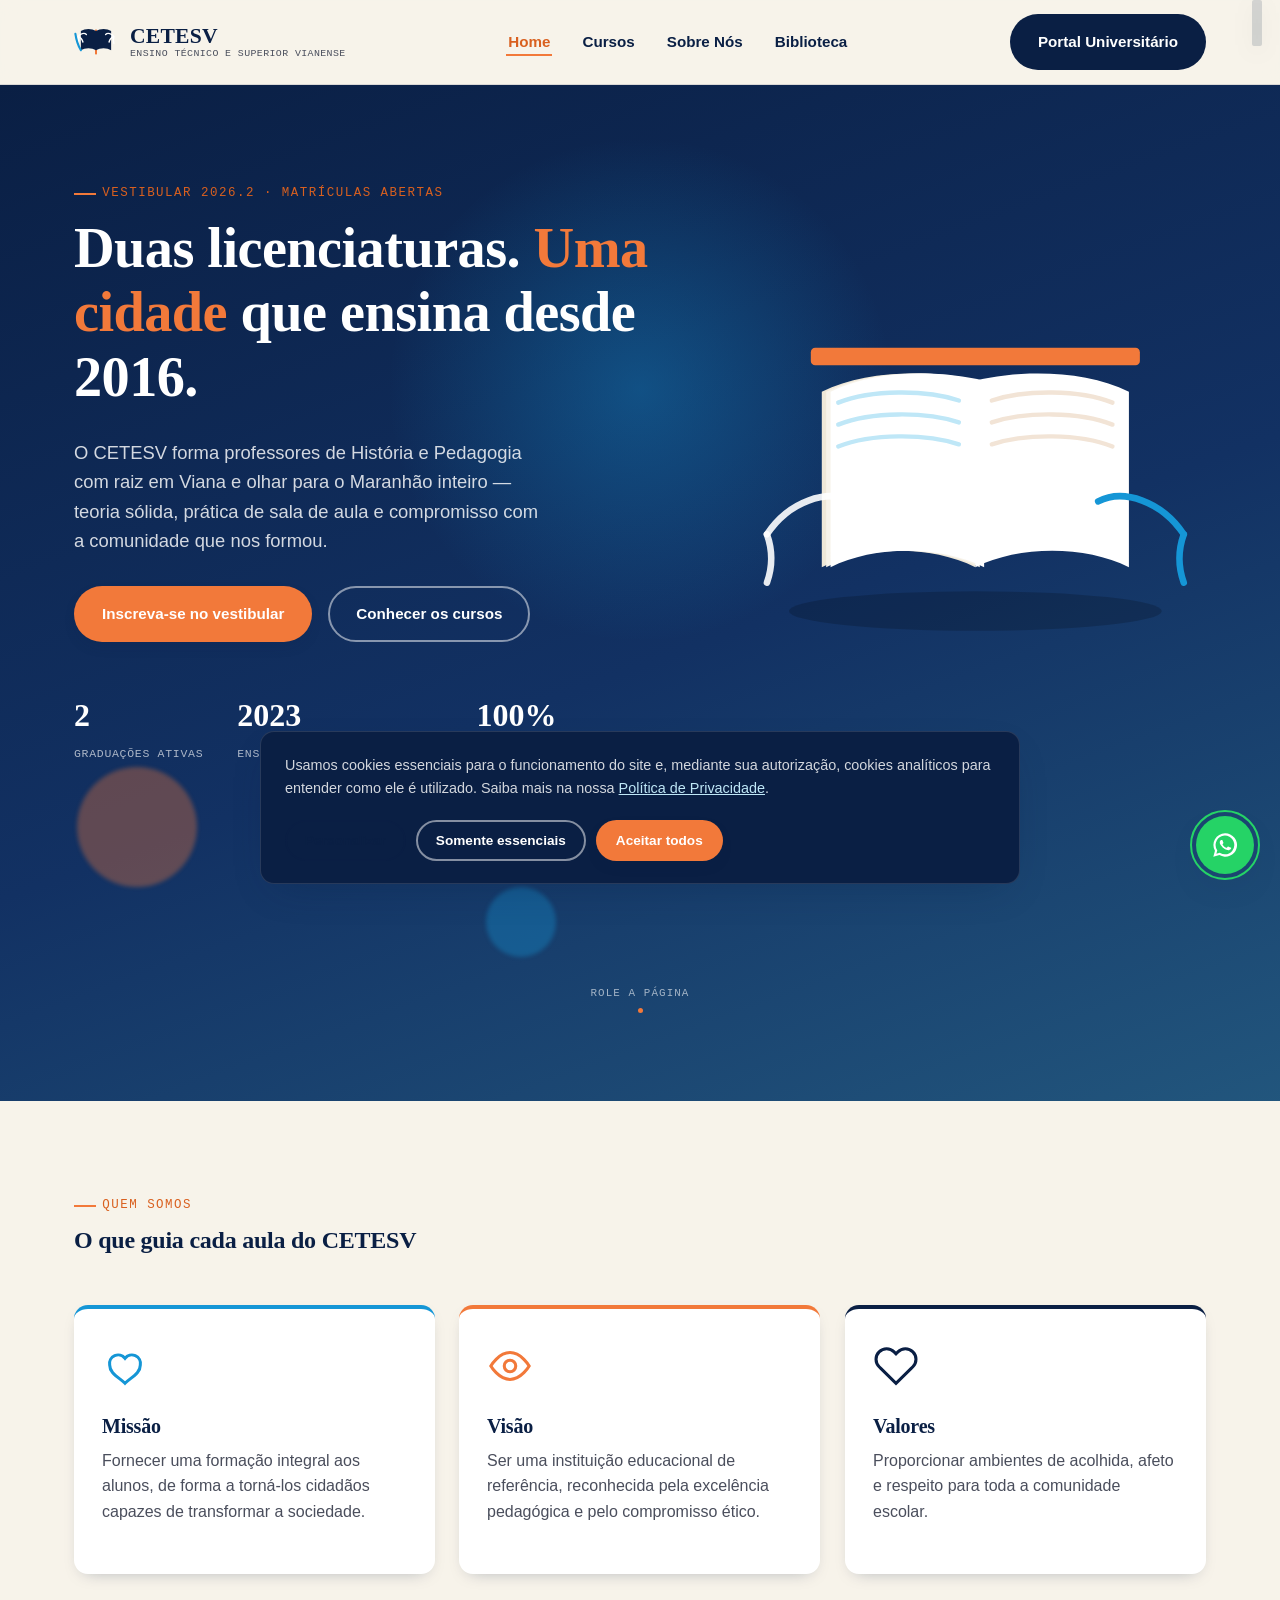
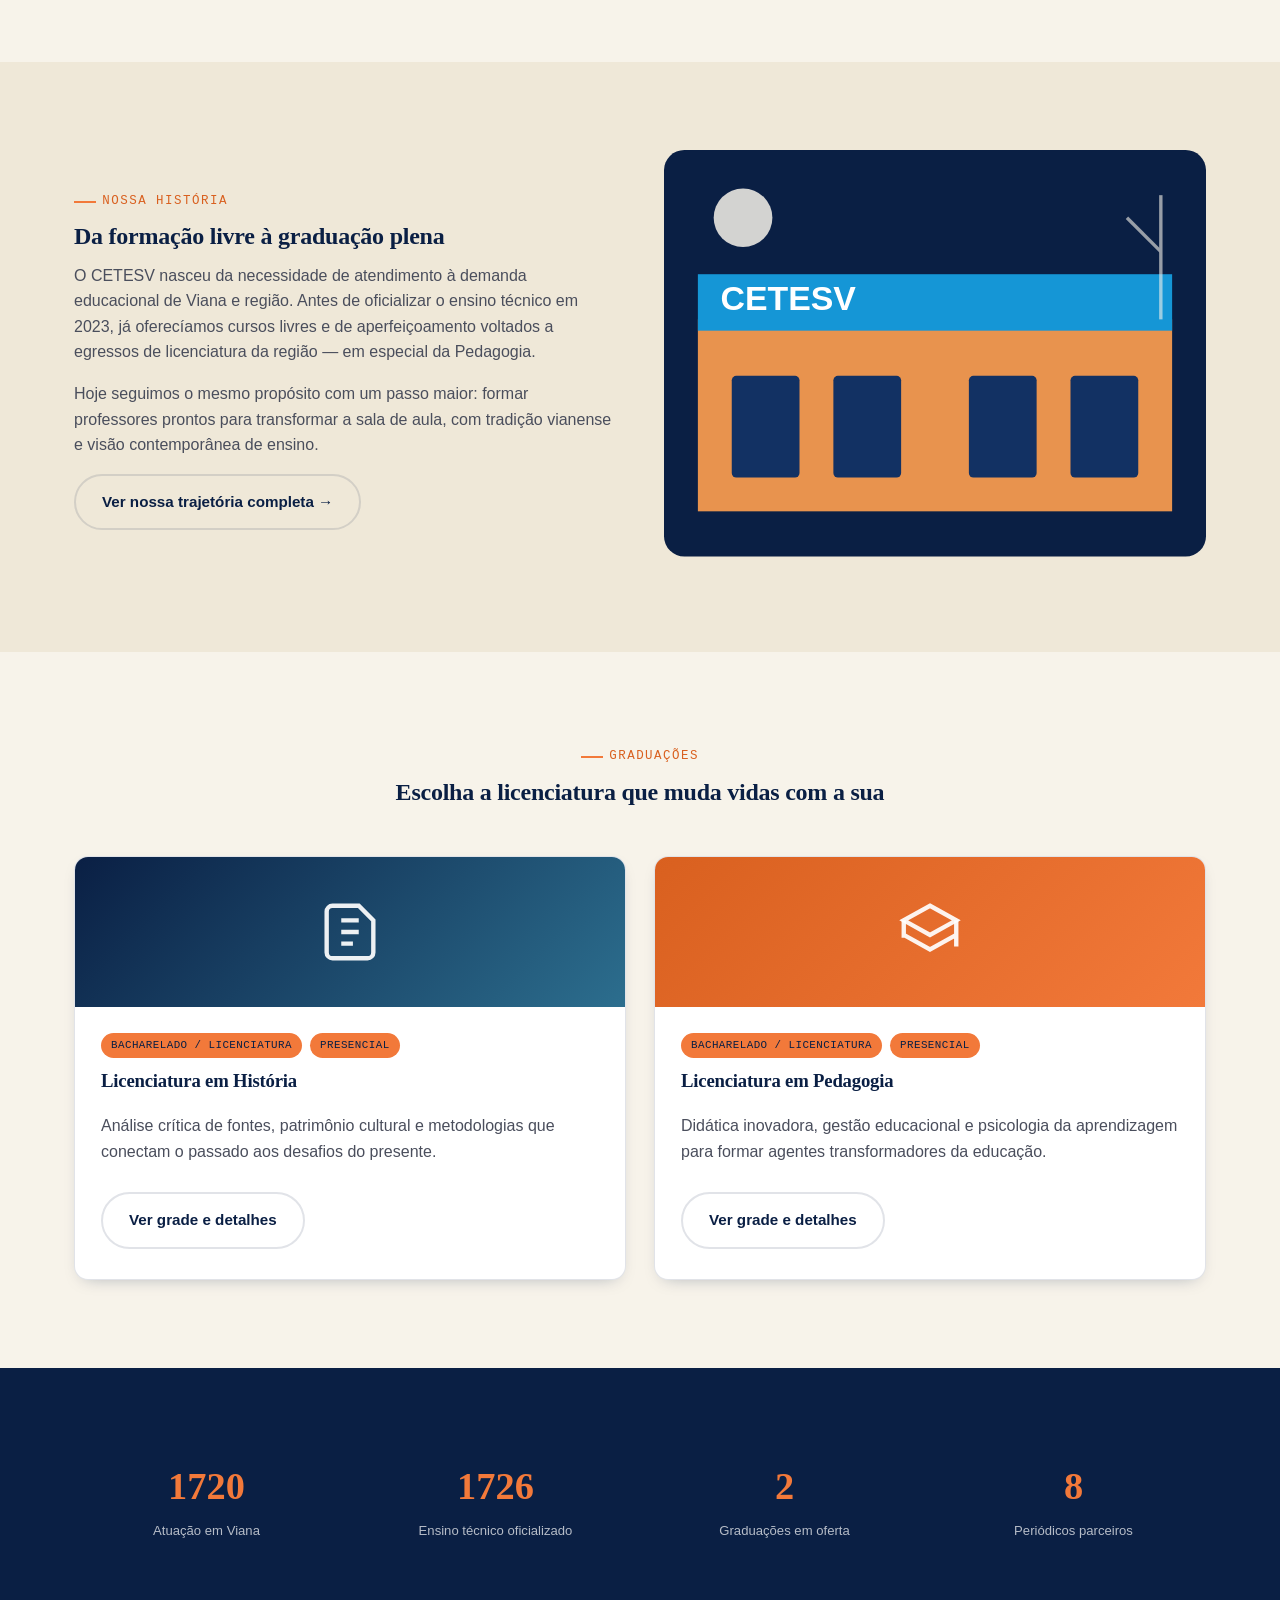
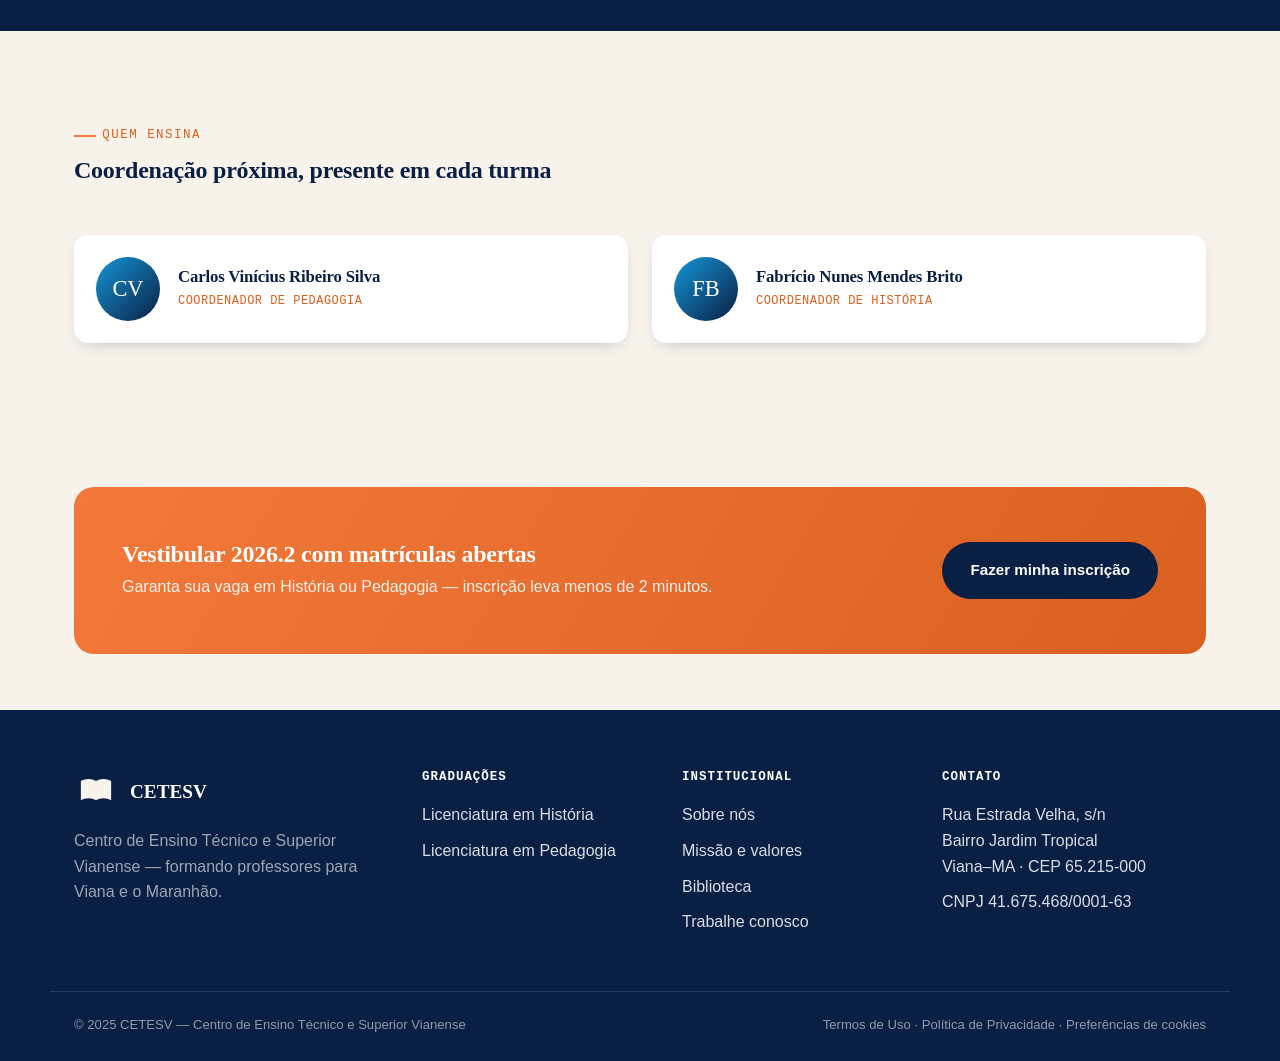
==== commit 39a4979e: "add link portal universitario" ====
--- a/index.html
+++ b/index.html
@@ -93,7 +93,7 @@
     </nav>
 
     <div class="nav-cta">
-      <a href="biblioteca.html#portal" class="btn btn-navy"><span>Portal Universitário</span></a>
+      <a href="https://educacional.usecerbrum.net/" class="btn btn-navy"><span>Portal Universitário</span></a>
       <button class="nav-toggle" aria-label="Abrir menu" aria-expanded="false">
         <span></span><span></span><span></span>
       </button>
--- a/css/style.css
+++ b/css/style.css
@@ -113,8 +113,10 @@
   white-space: nowrap;
 }
 .btn:hover{ transform: translateY(-2px); }
+.btn-primary{ background: var(--orange); color: var(--white); box-shadow: var(--shadow-tight); }
 .btn-primary1{ background: var(--orange); color: var(--white); box-shadow: var(--shadow-tight); }
 .btn-primary2{ background: var(--orange); color: var(--white); box-shadow: var(--shadow-tight); }
+.btn-primary:hover{ background: var(--orange-dark); }
 .btn-primary1:hover{ background: var(--orange-dark); }
 .btn-primary2:hover{ background: var(--orange-dark); }
 .btn-outline{ background: transparent; border-color: rgba(255,255,255,0.5); color: var(--white); }
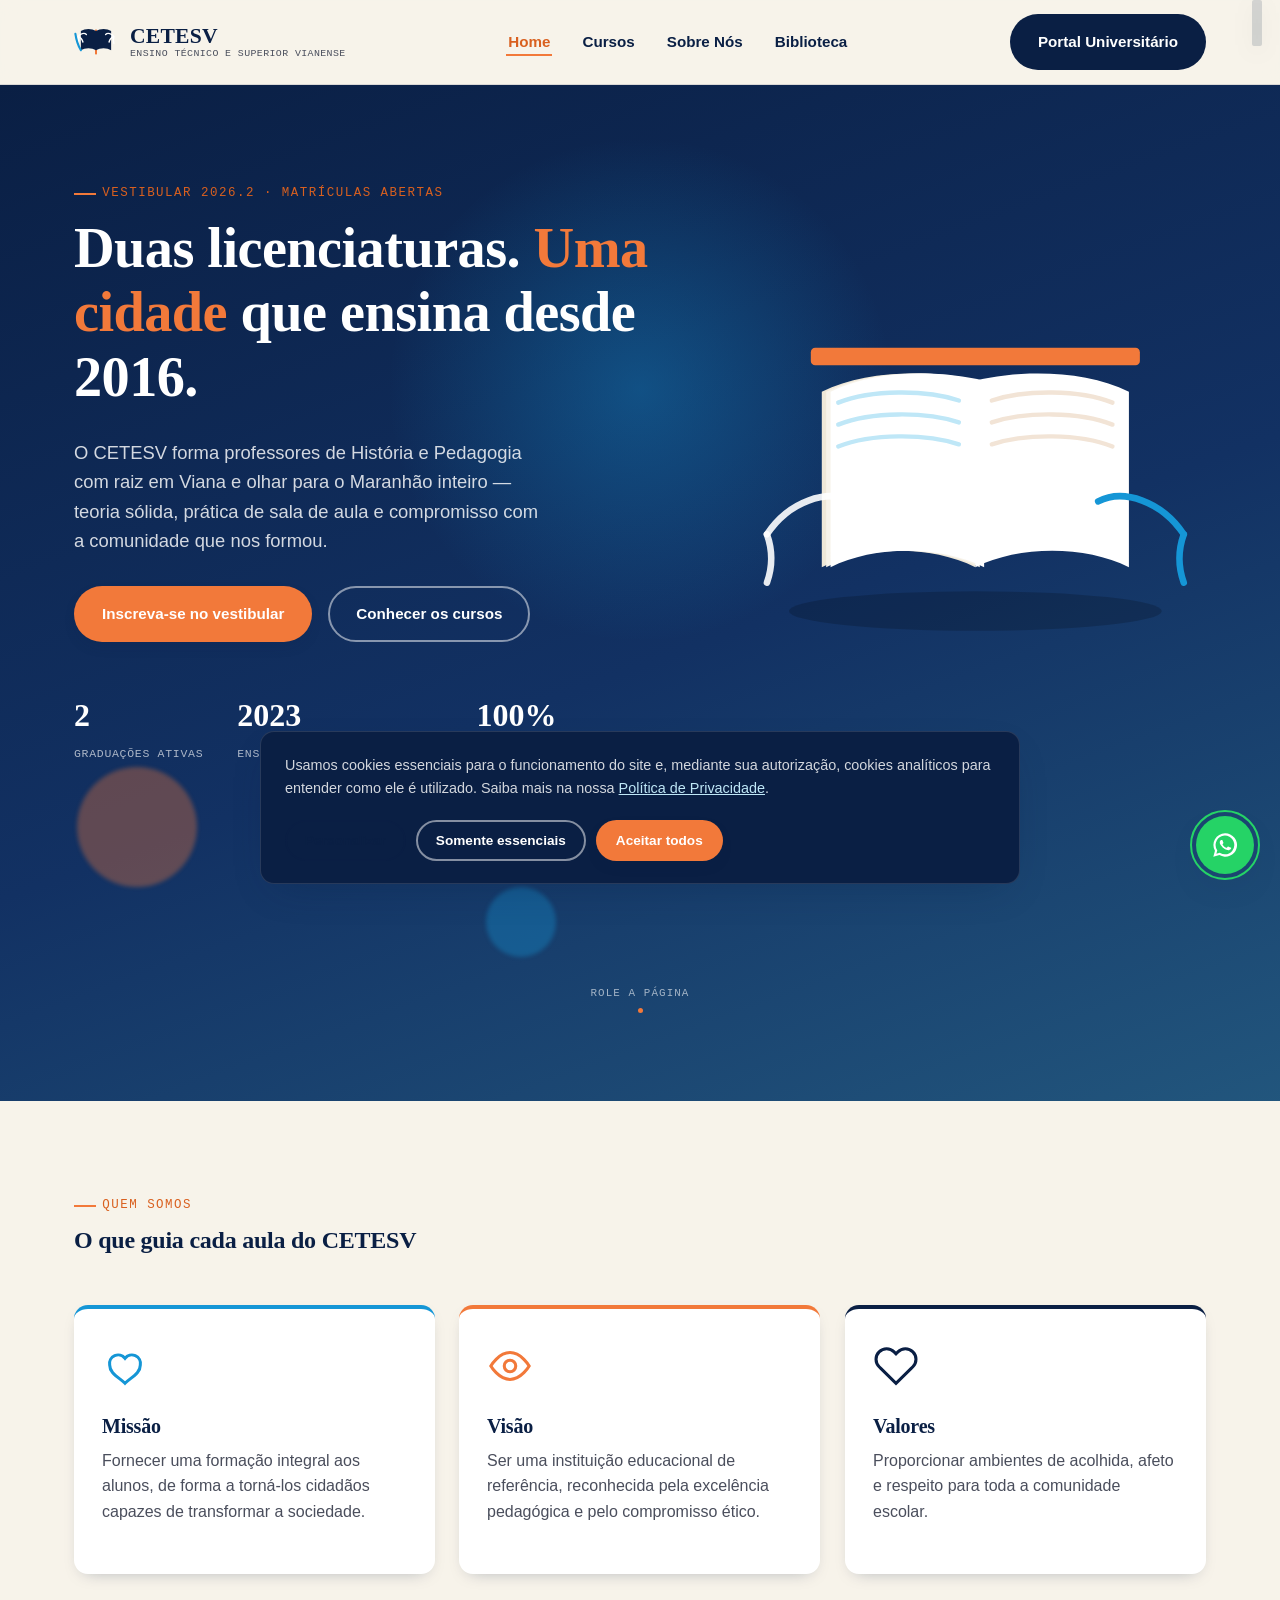
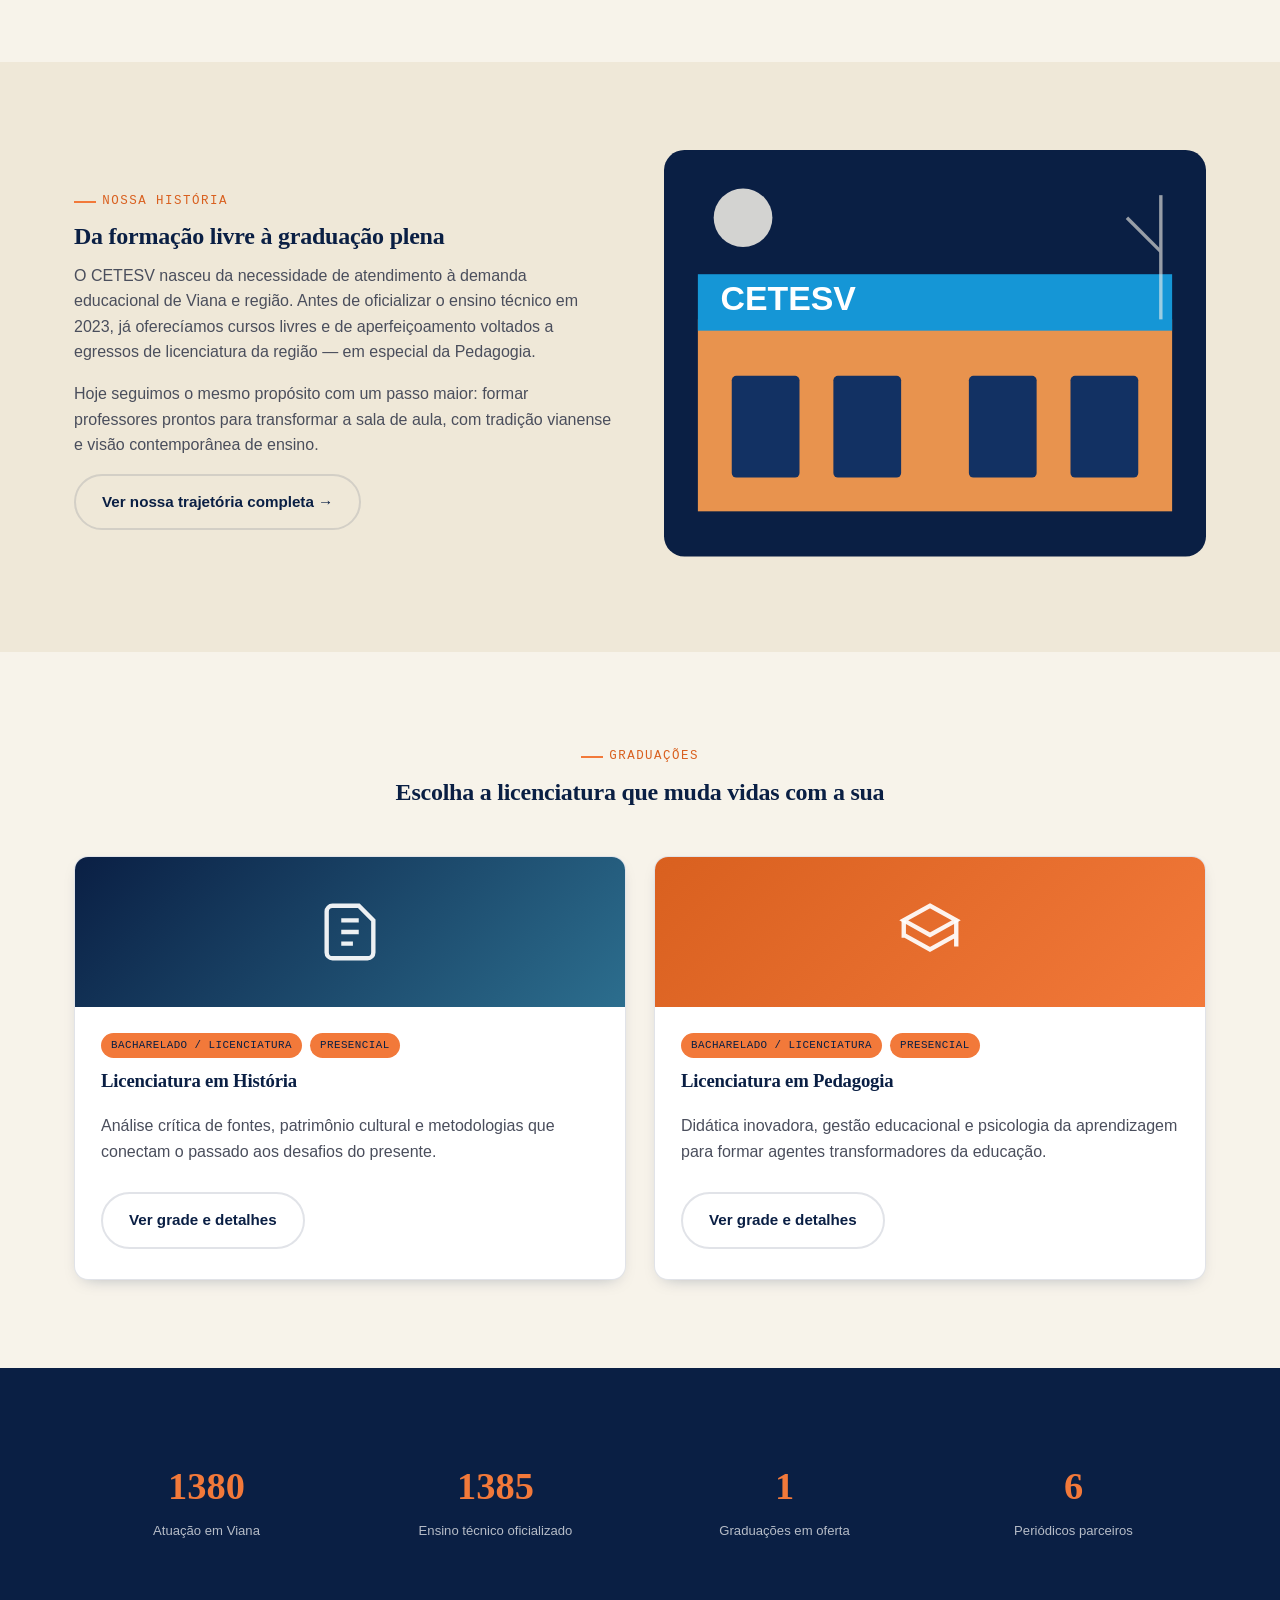
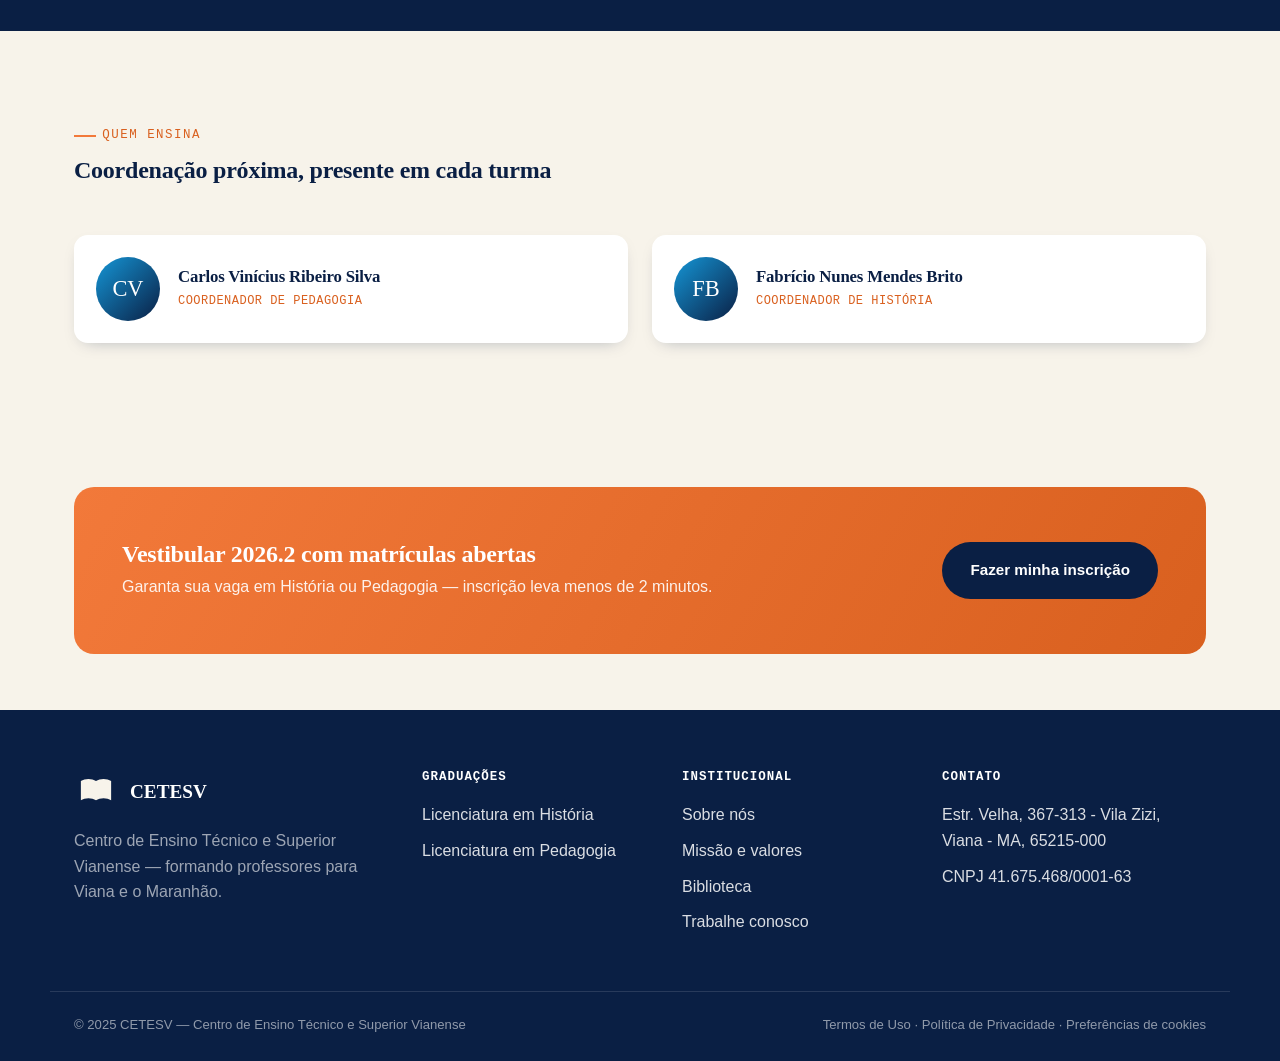
==== commit 67774eca: "add address correct" ====
--- a/index.html
+++ b/index.html
@@ -312,7 +312,8 @@
     <div>
       <h4>Contato</h4>
       <ul>
-        <li>Rua Estrada Velha, s/n<br>Bairro Jardim Tropical<br>Viana–MA · CEP 65.215-000</li>
+        <li>Estr. Velha, 367-313 - Vila Zizi, <br> 
+          Viana - MA, 65215-000</li>
         <li>CNPJ 41.675.468/0001-63</li>
       </ul>
     </div>
